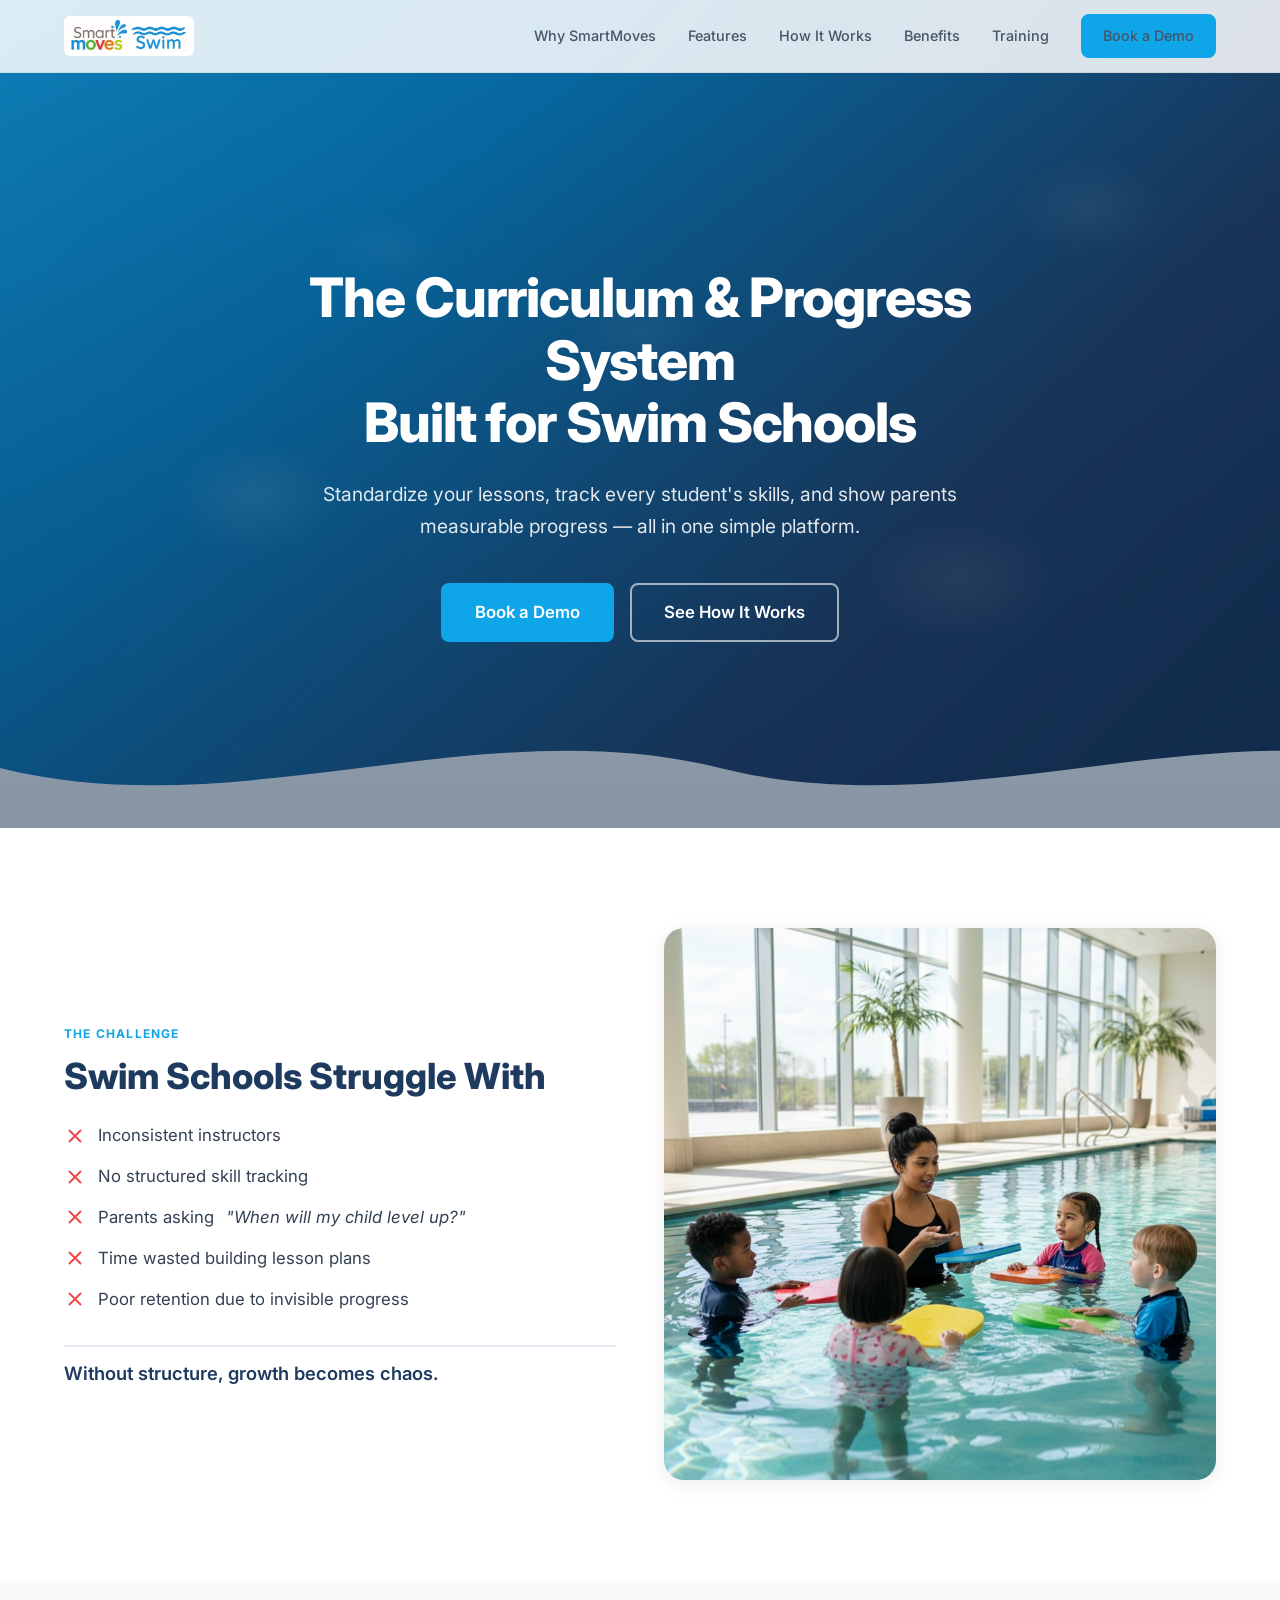
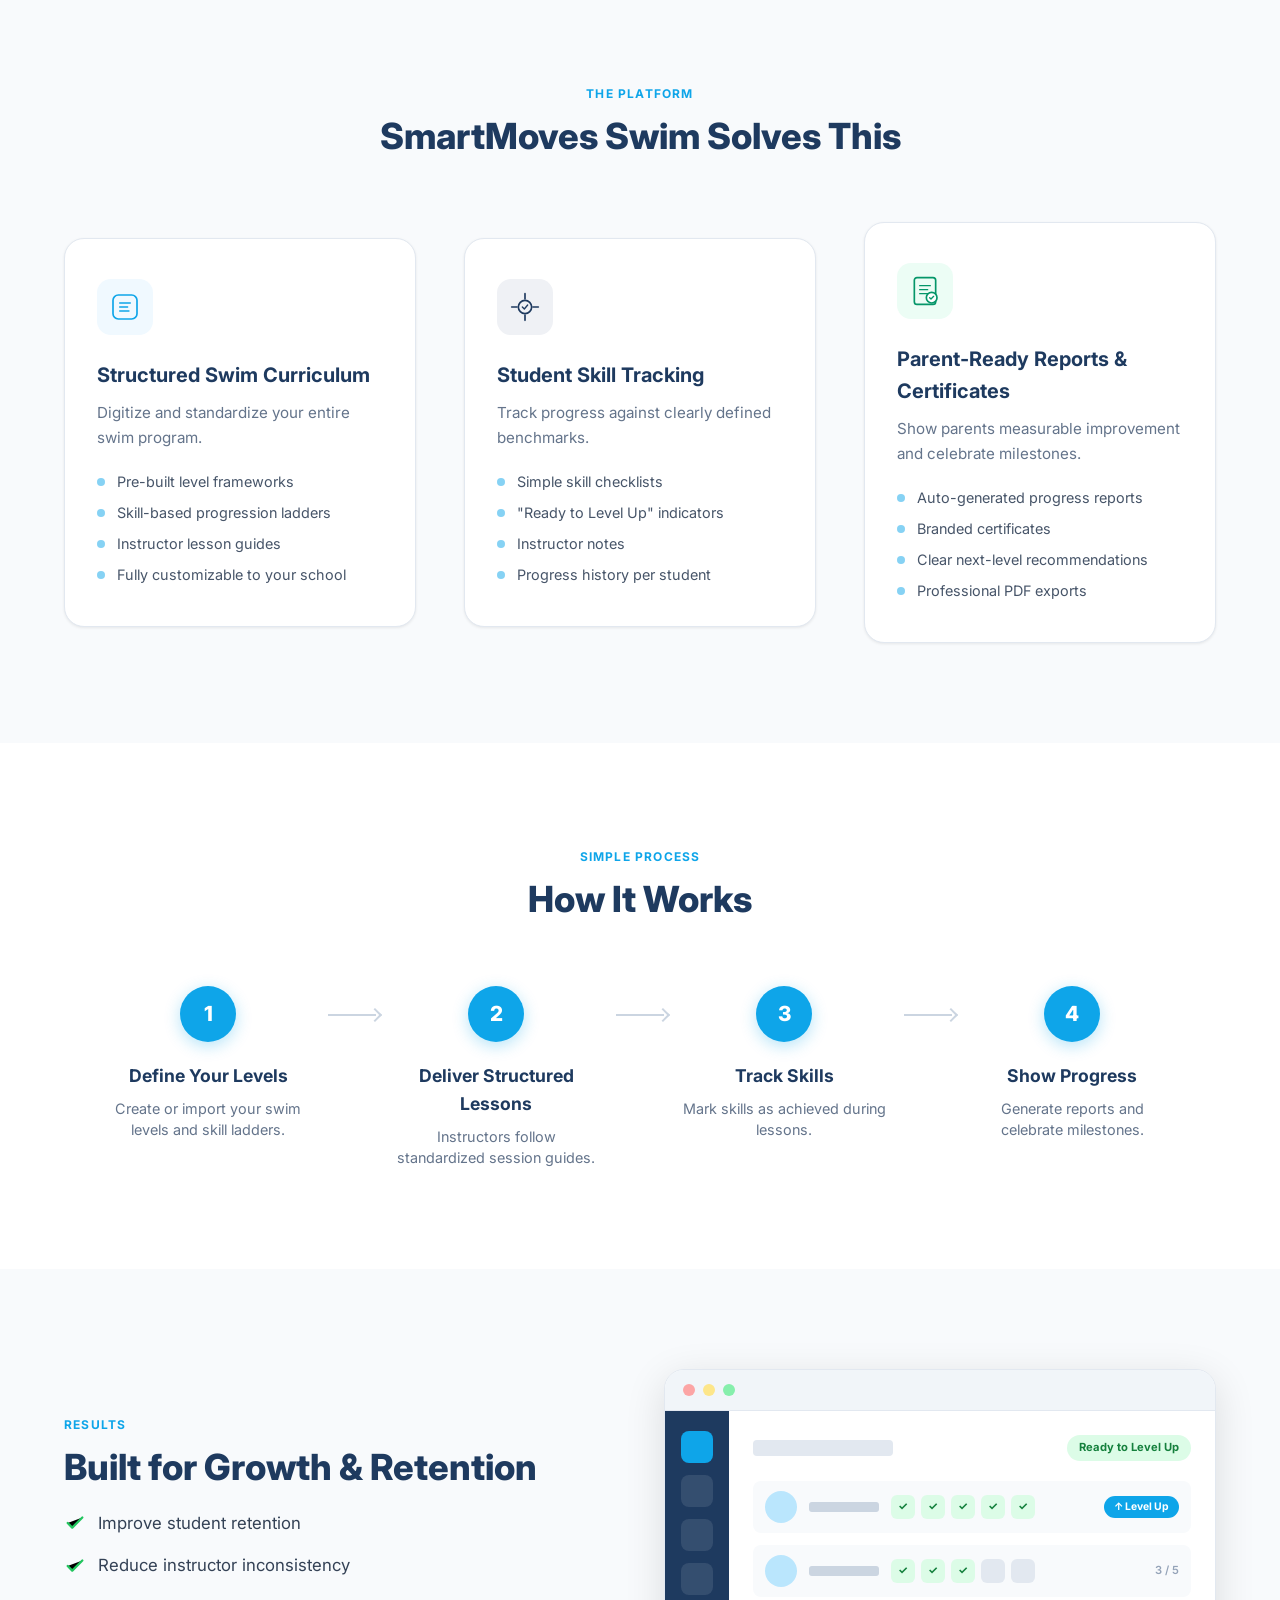
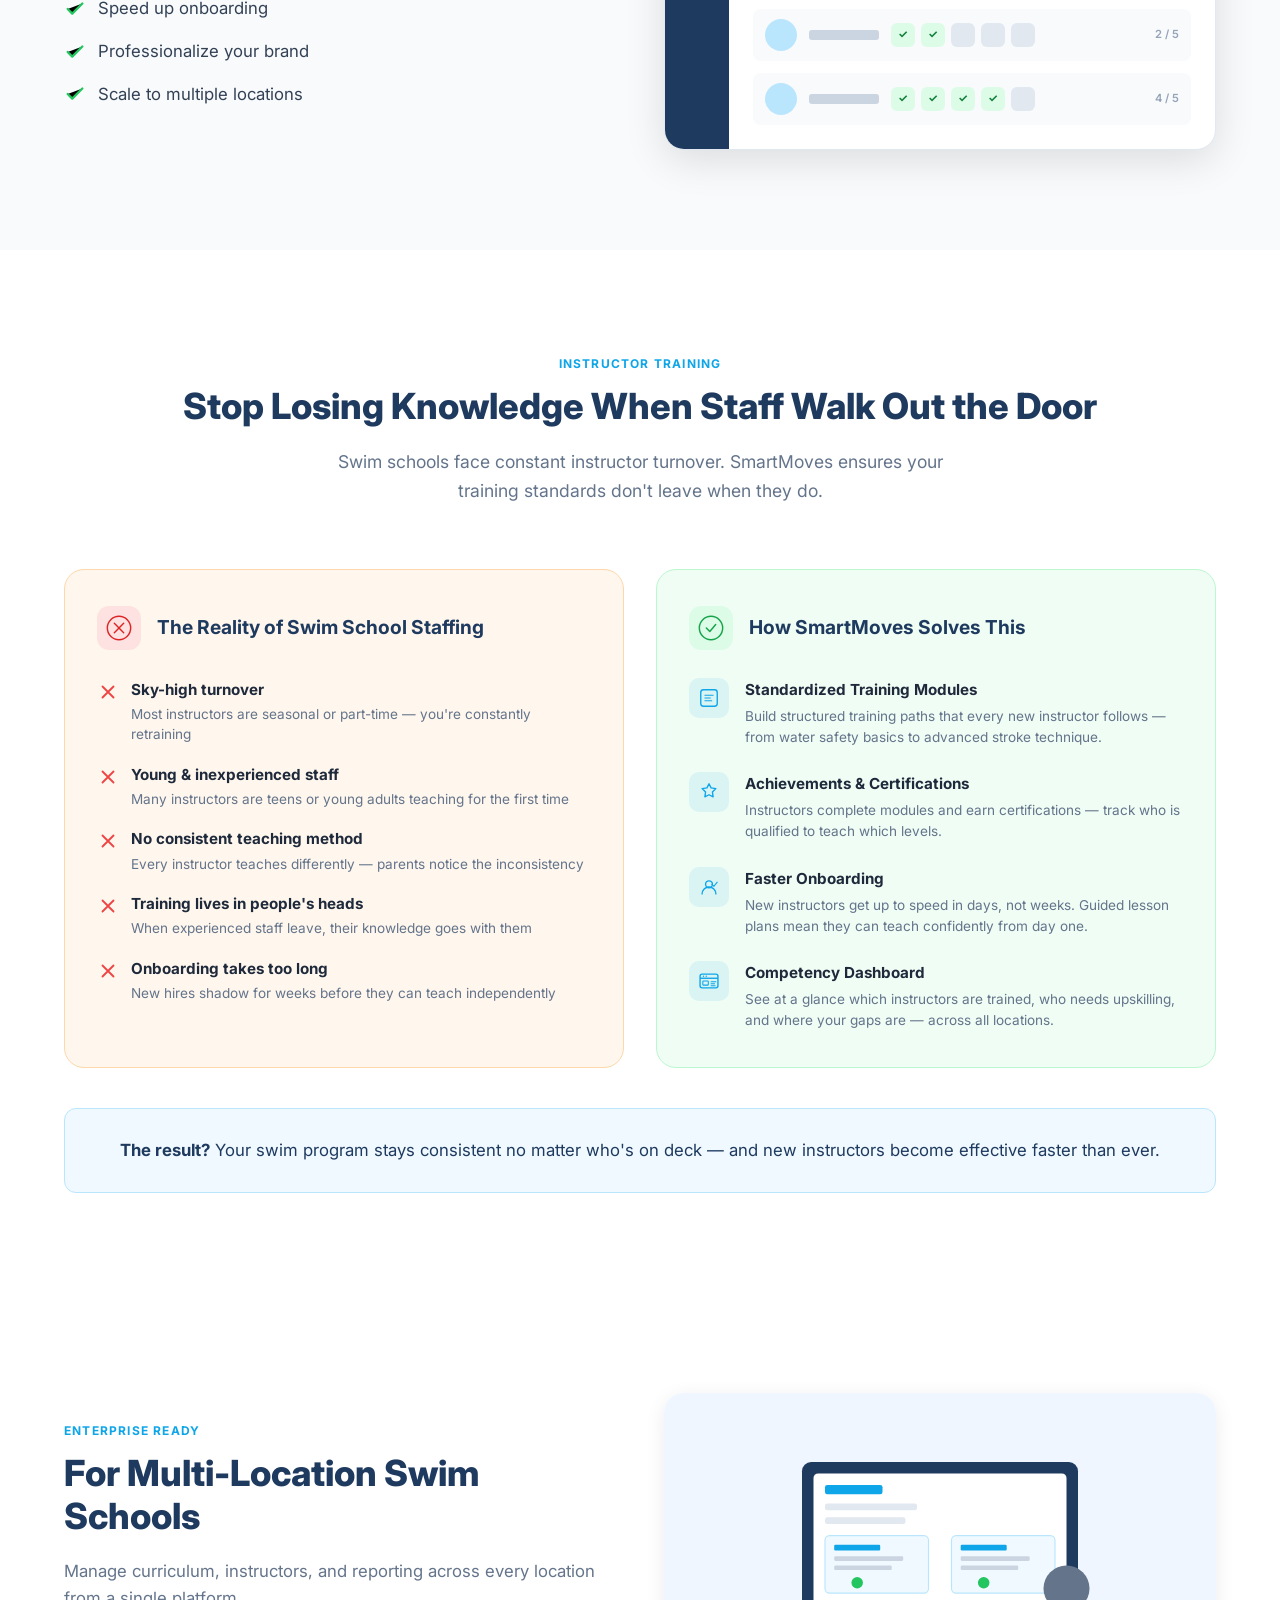
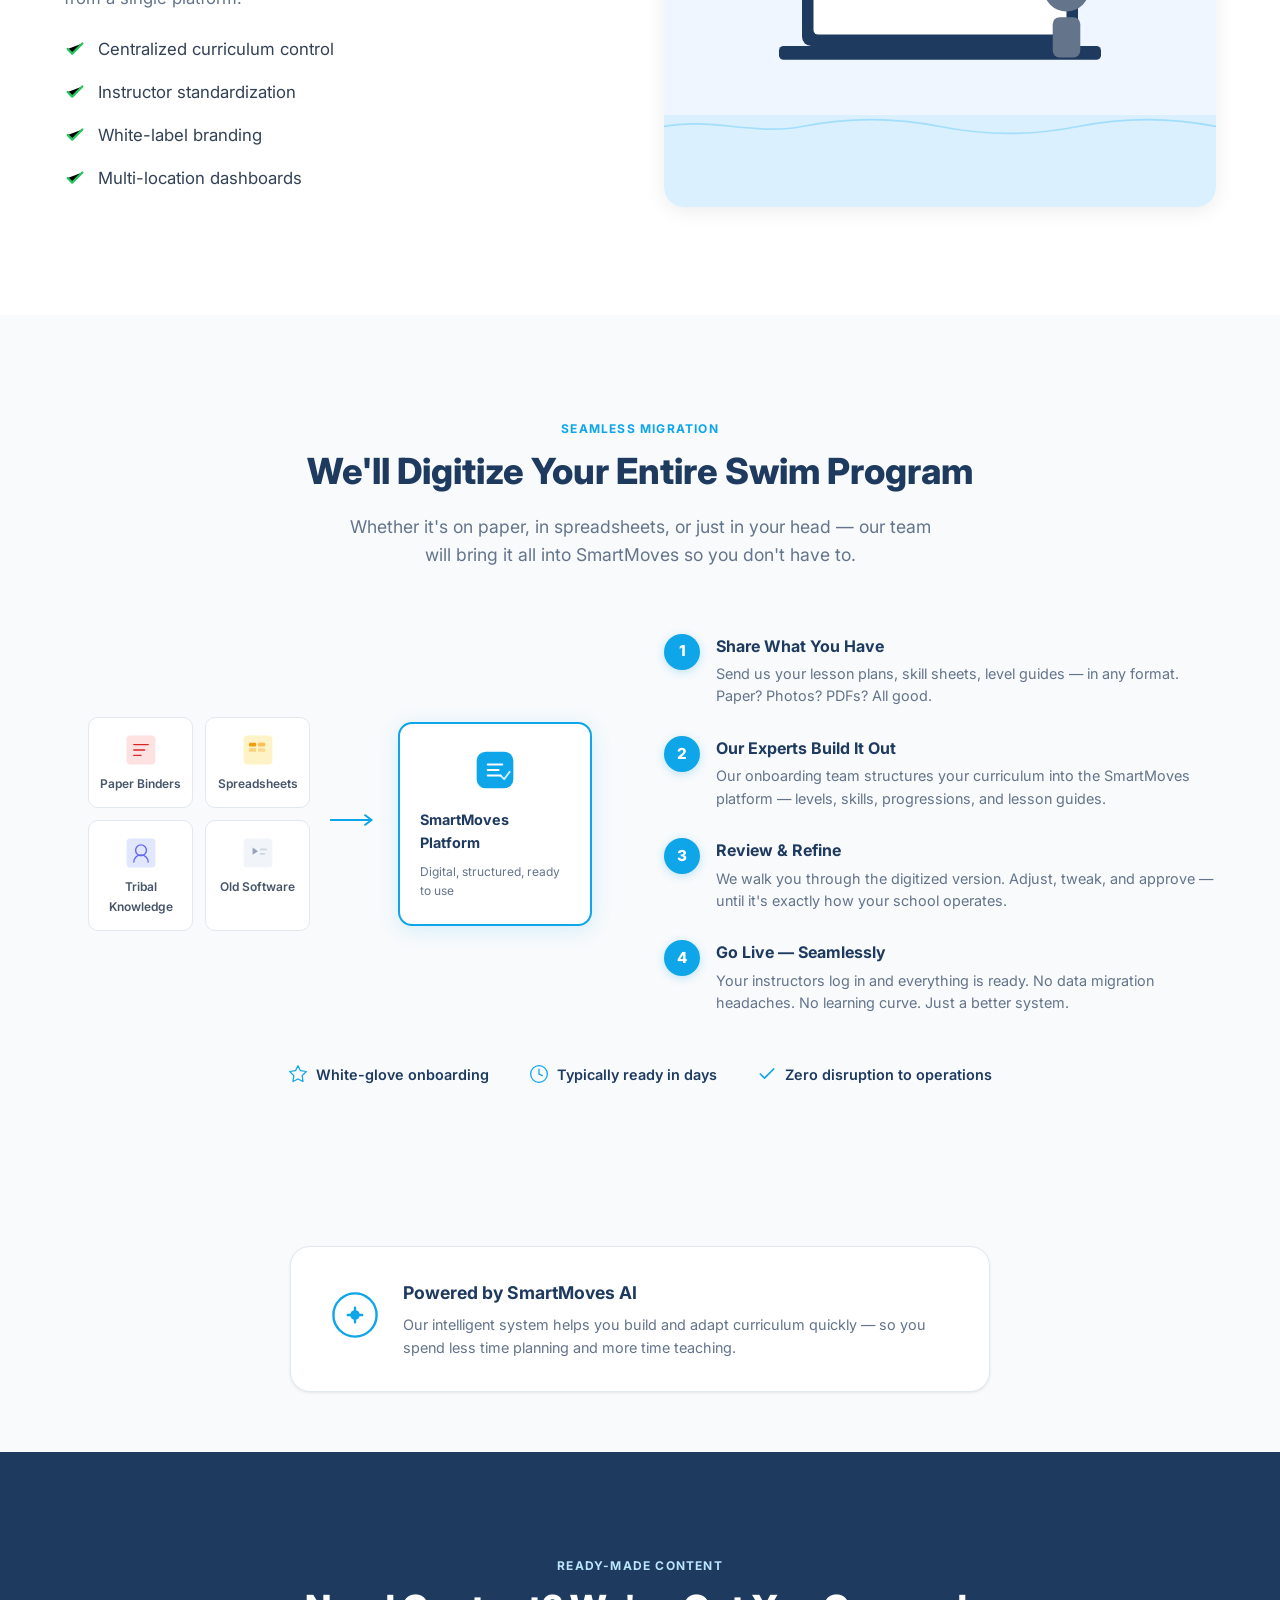
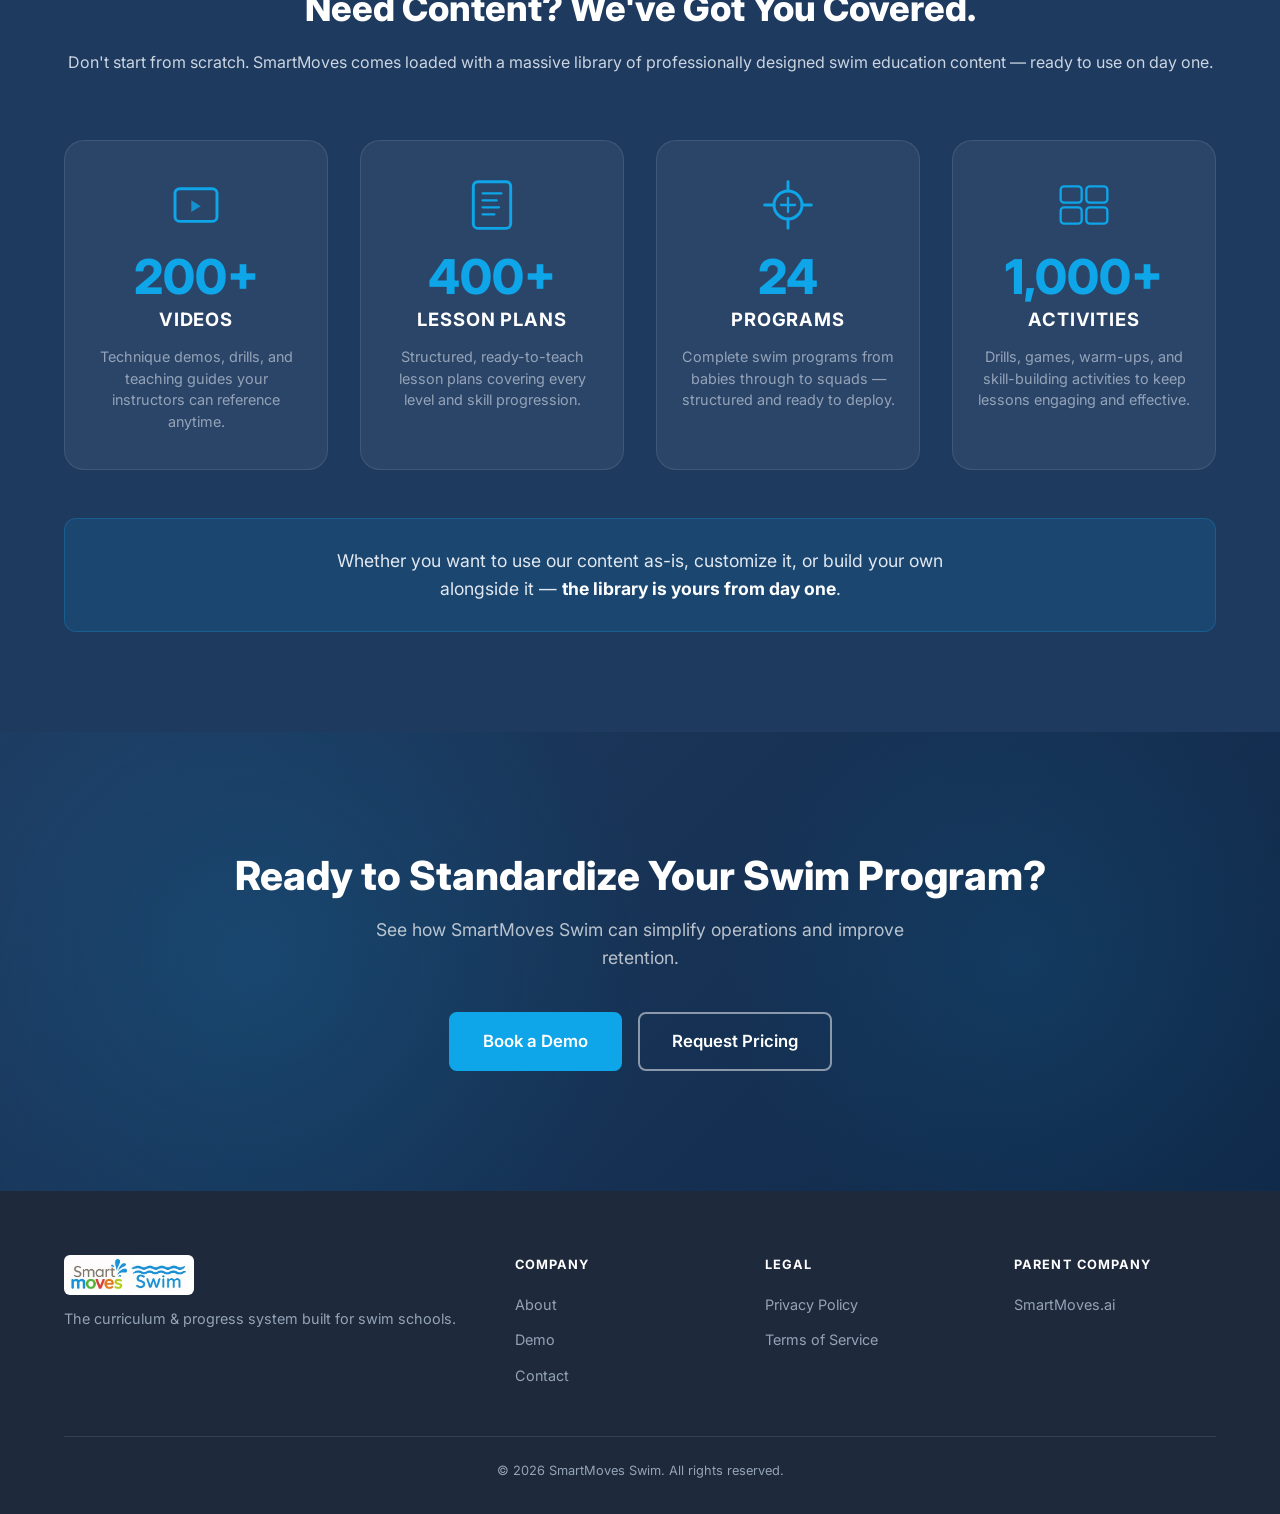
==== index.html @ 795a688a "swim page" ====
<!DOCTYPE html>
<html lang="en">
<head>
  <meta charset="UTF-8" />
  <meta name="viewport" content="width=device-width, initial-scale=1.0" />
  <title>SmartMoves Swim — Curriculum & Progress System for Swim Schools</title>
  <meta name="description" content="Standardize your swim lessons, track every student's skills, and show parents measurable progress — all in one simple platform." />
  <link rel="preconnect" href="https://fonts.googleapis.com" />
  <link rel="preconnect" href="https://fonts.gstatic.com" crossorigin />
  <link href="https://fonts.googleapis.com/css2?family=Inter:wght@400;500;600;700;800&display=swap" rel="stylesheet" />
  <link rel="stylesheet" href="styles.css" />

  <!-- Favicon -->
  <link rel="icon" href="/favicon.ico" type="image/x-icon" />
  <link rel="shortcut icon" href="/favicon.ico" type="image/x-icon" />

  <!-- SEO -->
  <meta name="robots" content="index, follow" />
  <link rel="canonical" href="https://smartmovesswim.com/" />
  <meta name="author" content="SmartMoves Swim" />
  <meta name="keywords" content="swim school software, swim curriculum, student progress tracking, swim lesson plans, swim instructor training, swim school management, learn to swim program" />

  <!-- Open Graph -->
  <meta property="og:type" content="website" />
  <meta property="og:url" content="https://smartmovesswim.com/" />
  <meta property="og:title" content="SmartMoves Swim — Curriculum &amp; Progress System for Swim Schools" />
  <meta property="og:description" content="Standardize your swim lessons, track every student's skills, and show parents measurable progress — all in one simple platform." />
  <meta property="og:image" content="https://smartmovesswim.com/images/smartmoveshero.jpg" />
  <meta property="og:site_name" content="SmartMoves Swim" />

  <!-- Twitter Card -->
  <meta name="twitter:card" content="summary_large_image" />
  <meta name="twitter:title" content="SmartMoves Swim — Curriculum &amp; Progress System for Swim Schools" />
  <meta name="twitter:description" content="Standardize your swim lessons, track every student's skills, and show parents measurable progress — all in one simple platform." />
  <meta name="twitter:image" content="https://smartmovesswim.com/images/smartmoveshero.jpg" />

  <!-- Structured Data (JSON-LD) -->
  <script type="application/ld+json">
  {
    "@context": "https://schema.org",
    "@type": "SoftwareApplication",
    "name": "SmartMoves Swim",
    "url": "https://smartmovesswim.com",
    "applicationCategory": "BusinessApplication",
    "operatingSystem": "Web",
    "description": "Curriculum and progress tracking system built for swim schools. Standardize lessons, track student skills, and show parents measurable progress.",
    "offers": {
      "@type": "Offer",
      "price": "0",
      "priceCurrency": "USD",
      "description": "Book a free demo"
    },
    "provider": {
      "@type": "Organization",
      "name": "SmartMoves Swim",
      "url": "https://smartmovesswim.com",
      "logo": "https://smartmovesswim.com/images/sms.jpg",
      "parentOrganization": {
        "@type": "Organization",
        "name": "SmartMoves.ai",
        "url": "https://smartmoves.ai"
      }
    }
  }
  </script>
</head>
<body>
  <!-- ===== NAVIGATION ===== -->
  <nav class="navbar" id="navbar">
    <div class="container navbar__inner">
      <a href="#" class="navbar__brand">
        <img class="navbar__logo" src="images/sms.jpg" alt="SmartMoves Swim" />
      </a>
      <button class="navbar__toggle" id="navToggle" aria-label="Toggle navigation">
        <span></span><span></span><span></span>
      </button>
      <ul class="navbar__links" id="navLinks">
        <li><a href="#problem">Why SmartMoves</a></li>
        <li><a href="#solution">Features</a></li>
        <li><a href="#how-it-works">How It Works</a></li>
        <li><a href="#benefits">Benefits</a></li>
        <li><a href="#training">Training</a></li>
        <li><a href="#demo" class="btn btn--sm btn--primary">Book a Demo</a></li>
      </ul>
    </div>
  </nav>

  <!-- ===== HERO ===== -->
  <header class="hero" id="hero">
    <div class="hero__bg">
      <!-- Placeholder hero image via gradient + pattern -->
      <div class="hero__img" role="img" aria-label="Swim instructor teaching young children in a bright pool"></div>
      <div class="hero__overlay"></div>
    </div>
    <div class="container hero__content">
      <h1 class="hero__headline">The Curriculum &amp; Progress System<br/>Built for Swim Schools</h1>
      <p class="hero__sub">Standardize your lessons, track every student's skills, and show parents measurable progress&nbsp;— all in one simple platform.</p>
      <div class="hero__ctas">
        <a href="#demo" class="btn btn--primary btn--lg">Book a Demo</a>
        <a href="#how-it-works" class="btn btn--outline btn--lg">See How It Works</a>
      </div>
    </div>
  </header>

  <!-- ===== SECTION 1 – THE PROBLEM ===== -->
  <section class="section section--problem" id="problem">
    <div class="container grid grid--2col">
      <div class="problem__text" data-animate="fade-right">
        <span class="section__label">The Challenge</span>
        <h2>Swim Schools Struggle With</h2>
        <ul class="problem__list">
          <li>
            <svg class="icon icon--x" viewBox="0 0 24 24"><path d="M18 6L6 18M6 6l12 12" stroke="currentColor" stroke-width="2" stroke-linecap="round"/></svg>
            Inconsistent instructors
          </li>
          <li>
            <svg class="icon icon--x" viewBox="0 0 24 24"><path d="M18 6L6 18M6 6l12 12" stroke="currentColor" stroke-width="2" stroke-linecap="round"/></svg>
            No structured skill tracking
          </li>
          <li>
            <svg class="icon icon--x" viewBox="0 0 24 24"><path d="M18 6L6 18M6 6l12 12" stroke="currentColor" stroke-width="2" stroke-linecap="round"/></svg>
            Parents asking <em>"When will my child level up?"</em>
          </li>
          <li>
            <svg class="icon icon--x" viewBox="0 0 24 24"><path d="M18 6L6 18M6 6l12 12" stroke="currentColor" stroke-width="2" stroke-linecap="round"/></svg>
            Time wasted building lesson plans
          </li>
          <li>
            <svg class="icon icon--x" viewBox="0 0 24 24"><path d="M18 6L6 18M6 6l12 12" stroke="currentColor" stroke-width="2" stroke-linecap="round"/></svg>
            Poor retention due to invisible progress
          </li>
        </ul>
        <p class="problem__statement">Without structure, growth becomes chaos.</p>
      </div>
      <div class="problem__image" data-animate="fade-left">
        <img class="problem-img" src="images/smartmoveshero.jpg" alt="Swim instructor managing lessons at a busy pool" />
      </div>
    </div>
  </section>

  <!-- ===== SECTION 2 – THE SOLUTION ===== -->
  <section class="section section--solution" id="solution">
    <div class="container">
      <div class="section__header" data-animate="fade-up">
        <span class="section__label">The Platform</span>
        <h2>SmartMoves Swim Solves This</h2>
      </div>
      <div class="grid grid--3col">
        <!-- Feature 1 -->
        <div class="feature-card" data-animate="fade-up" data-delay="0">
          <div class="feature-card__icon feature-card__icon--blue">
            <svg viewBox="0 0 48 48" fill="none"><rect x="6" y="6" width="36" height="36" rx="8" stroke="currentColor" stroke-width="2.5"/><path d="M16 18h16M16 24h12M16 30h14" stroke="currentColor" stroke-width="2" stroke-linecap="round"/></svg>
          </div>
          <h3>Structured Swim Curriculum</h3>
          <p>Digitize and standardize your entire swim program.</p>
          <ul>
            <li>Pre-built level frameworks</li>
            <li>Skill-based progression ladders</li>
            <li>Instructor lesson guides</li>
            <li>Fully customizable to your school</li>
          </ul>
        </div>
        <!-- Feature 2 -->
        <div class="feature-card" data-animate="fade-up" data-delay="1">
          <div class="feature-card__icon feature-card__icon--navy">
            <svg viewBox="0 0 48 48" fill="none"><path d="M24 4v8m0 24v8M4 24h8m24 0h8" stroke="currentColor" stroke-width="2.5" stroke-linecap="round"/><circle cx="24" cy="24" r="10" stroke="currentColor" stroke-width="2.5"/><path d="M20 24l3 3 5-6" stroke="currentColor" stroke-width="2" stroke-linecap="round" stroke-linejoin="round"/></svg>
          </div>
          <h3>Student Skill Tracking</h3>
          <p>Track progress against clearly defined benchmarks.</p>
          <ul>
            <li>Simple skill checklists</li>
            <li>"Ready to Level Up" indicators</li>
            <li>Instructor notes</li>
            <li>Progress history per student</li>
          </ul>
        </div>
        <!-- Feature 3 -->
        <div class="feature-card" data-animate="fade-up" data-delay="2">
          <div class="feature-card__icon feature-card__icon--aqua">
            <svg viewBox="0 0 48 48" fill="none"><rect x="8" y="4" width="32" height="40" rx="4" stroke="currentColor" stroke-width="2.5"/><path d="M16 16h16M16 22h12M16 28h14" stroke="currentColor" stroke-width="2" stroke-linecap="round"/><circle cx="34" cy="34" r="8" fill="#fff" stroke="currentColor" stroke-width="2.5"/><path d="M31 34l2 2 4-4" stroke="currentColor" stroke-width="2" stroke-linecap="round" stroke-linejoin="round"/></svg>
          </div>
          <h3>Parent-Ready Reports &amp; Certificates</h3>
          <p>Show parents measurable improvement and celebrate milestones.</p>
          <ul>
            <li>Auto-generated progress reports</li>
            <li>Branded certificates</li>
            <li>Clear next-level recommendations</li>
            <li>Professional PDF exports</li>
          </ul>
        </div>
      </div>
    </div>
  </section>

  <!-- ===== SECTION 3 – HOW IT WORKS ===== -->
  <section class="section section--steps" id="how-it-works">
    <div class="container">
      <div class="section__header" data-animate="fade-up">
        <span class="section__label">Simple Process</span>
        <h2>How It Works</h2>
      </div>
      <div class="steps" data-animate="fade-up">
        <div class="step">
          <div class="step__number">1</div>
          <h3>Define Your Levels</h3>
          <p>Create or import your swim levels and skill ladders.</p>
        </div>
        <div class="step__connector"></div>
        <div class="step">
          <div class="step__number">2</div>
          <h3>Deliver Structured Lessons</h3>
          <p>Instructors follow standardized session guides.</p>
        </div>
        <div class="step__connector"></div>
        <div class="step">
          <div class="step__number">3</div>
          <h3>Track Skills</h3>
          <p>Mark skills as achieved during lessons.</p>
        </div>
        <div class="step__connector"></div>
        <div class="step">
          <div class="step__number">4</div>
          <h3>Show Progress</h3>
          <p>Generate reports and celebrate milestones.</p>
        </div>
      </div>
    </div>
  </section>

  <!-- ===== SECTION 4 – BENEFITS ===== -->
  <section class="section section--benefits" id="benefits">
    <div class="container grid grid--2col grid--reverse">
      <div class="benefits__image" data-animate="fade-right">
        <!-- Dashboard mockup -->
        <div class="dashboard-mockup">
          <div class="dashboard-mockup__bar">
            <span class="dot dot--red"></span>
            <span class="dot dot--yellow"></span>
            <span class="dot dot--green"></span>
          </div>
          <div class="dashboard-mockup__body">
            <div class="mock-sidebar">
              <div class="mock-sidebar__item mock-sidebar__item--active"></div>
              <div class="mock-sidebar__item"></div>
              <div class="mock-sidebar__item"></div>
              <div class="mock-sidebar__item"></div>
            </div>
            <div class="mock-main">
              <div class="mock-header">
                <div class="mock-title"></div>
                <div class="mock-badge">Ready to Level Up</div>
              </div>
              <div class="mock-students">
                <div class="mock-student-row">
                  <div class="mock-avatar"></div>
                  <div class="mock-name"></div>
                  <div class="mock-checks">
                    <span class="mock-check mock-check--done">✓</span>
                    <span class="mock-check mock-check--done">✓</span>
                    <span class="mock-check mock-check--done">✓</span>
                    <span class="mock-check mock-check--done">✓</span>
                    <span class="mock-check mock-check--done">✓</span>
                  </div>
                  <span class="mock-level-badge">↑ Level Up</span>
                </div>
                <div class="mock-student-row">
                  <div class="mock-avatar"></div>
                  <div class="mock-name"></div>
                  <div class="mock-checks">
                    <span class="mock-check mock-check--done">✓</span>
                    <span class="mock-check mock-check--done">✓</span>
                    <span class="mock-check mock-check--done">✓</span>
                    <span class="mock-check mock-check--pending"></span>
                    <span class="mock-check mock-check--pending"></span>
                  </div>
                  <span class="mock-progress-text">3 / 5</span>
                </div>
                <div class="mock-student-row">
                  <div class="mock-avatar"></div>
                  <div class="mock-name"></div>
                  <div class="mock-checks">
                    <span class="mock-check mock-check--done">✓</span>
                    <span class="mock-check mock-check--done">✓</span>
                    <span class="mock-check mock-check--pending"></span>
                    <span class="mock-check mock-check--pending"></span>
                    <span class="mock-check mock-check--pending"></span>
                  </div>
                  <span class="mock-progress-text">2 / 5</span>
                </div>
                <div class="mock-student-row">
                  <div class="mock-avatar"></div>
                  <div class="mock-name"></div>
                  <div class="mock-checks">
                    <span class="mock-check mock-check--done">✓</span>
                    <span class="mock-check mock-check--done">✓</span>
                    <span class="mock-check mock-check--done">✓</span>
                    <span class="mock-check mock-check--done">✓</span>
                    <span class="mock-check mock-check--pending"></span>
                  </div>
                  <span class="mock-progress-text">4 / 5</span>
                </div>
              </div>
            </div>
          </div>
        </div>
      </div>
      <div class="benefits__text" data-animate="fade-left">
        <span class="section__label">Results</span>
        <h2>Built for Growth &amp; Retention</h2>
        <ul class="benefits__list">
          <li>
            <svg class="icon icon--check" viewBox="0 0 24 24"><path d="M20 6L9 17l-5-5" stroke="currentColor" stroke-width="2.5" stroke-linecap="round" stroke-linejoin="round"/></svg>
            Improve student retention
          </li>
          <li>
            <svg class="icon icon--check" viewBox="0 0 24 24"><path d="M20 6L9 17l-5-5" stroke="currentColor" stroke-width="2.5" stroke-linecap="round" stroke-linejoin="round"/></svg>
            Reduce instructor inconsistency
          </li>
          <li>
            <svg class="icon icon--check" viewBox="0 0 24 24"><path d="M20 6L9 17l-5-5" stroke="currentColor" stroke-width="2.5" stroke-linecap="round" stroke-linejoin="round"/></svg>
            Speed up onboarding
          </li>
          <li>
            <svg class="icon icon--check" viewBox="0 0 24 24"><path d="M20 6L9 17l-5-5" stroke="currentColor" stroke-width="2.5" stroke-linecap="round" stroke-linejoin="round"/></svg>
            Professionalize your brand
          </li>
          <li>
            <svg class="icon icon--check" viewBox="0 0 24 24"><path d="M20 6L9 17l-5-5" stroke="currentColor" stroke-width="2.5" stroke-linecap="round" stroke-linejoin="round"/></svg>
            Scale to multiple locations
          </li>
        </ul>
      </div>
    </div>
  </section>

  <!-- ===== SECTION – INSTRUCTOR TRAINING ===== -->
  <section class="section section--training" id="training">
    <div class="container">
      <div class="section__header" data-animate="fade-up">
        <span class="section__label">Instructor Training</span>
        <h2>Stop Losing Knowledge When Staff Walk Out the Door</h2>
        <p class="section__subtitle">Swim schools face constant instructor turnover. SmartMoves ensures your training standards don't leave when they do.</p>
      </div>

      <!-- Problem/Solution two-row layout -->
      <div class="training-grid" data-animate="fade-up">

        <!-- The Problems -->
        <div class="training-card training-card--problem">
          <div class="training-card__header">
            <div class="training-card__icon training-card__icon--red">
              <svg viewBox="0 0 48 48" fill="none"><circle cx="24" cy="24" r="20" stroke="currentColor" stroke-width="2.5"/><path d="M16 16l16 16M32 16L16 32" stroke="currentColor" stroke-width="2.5" stroke-linecap="round"/></svg>
            </div>
            <h3>The Reality of Swim School Staffing</h3>
          </div>
          <ul class="training-list training-list--problems">
            <li>
              <svg class="icon icon--x" viewBox="0 0 24 24"><path d="M18 6L6 18M6 6l12 12" stroke="currentColor" stroke-width="2" stroke-linecap="round"/></svg>
              <div>
                <strong>Sky-high turnover</strong>
                <span>Most instructors are seasonal or part-time — you're constantly retraining</span>
              </div>
            </li>
            <li>
              <svg class="icon icon--x" viewBox="0 0 24 24"><path d="M18 6L6 18M6 6l12 12" stroke="currentColor" stroke-width="2" stroke-linecap="round"/></svg>
              <div>
                <strong>Young &amp; inexperienced staff</strong>
                <span>Many instructors are teens or young adults teaching for the first time</span>
              </div>
            </li>
            <li>
              <svg class="icon icon--x" viewBox="0 0 24 24"><path d="M18 6L6 18M6 6l12 12" stroke="currentColor" stroke-width="2" stroke-linecap="round"/></svg>
              <div>
                <strong>No consistent teaching method</strong>
                <span>Every instructor teaches differently — parents notice the inconsistency</span>
              </div>
            </li>
            <li>
              <svg class="icon icon--x" viewBox="0 0 24 24"><path d="M18 6L6 18M6 6l12 12" stroke="currentColor" stroke-width="2" stroke-linecap="round"/></svg>
              <div>
                <strong>Training lives in people's heads</strong>
                <span>When experienced staff leave, their knowledge goes with them</span>
              </div>
            </li>
            <li>
              <svg class="icon icon--x" viewBox="0 0 24 24"><path d="M18 6L6 18M6 6l12 12" stroke="currentColor" stroke-width="2" stroke-linecap="round"/></svg>
              <div>
                <strong>Onboarding takes too long</strong>
                <span>New hires shadow for weeks before they can teach independently</span>
              </div>
            </li>
          </ul>
        </div>

        <!-- The Solution -->
        <div class="training-card training-card--solution">
          <div class="training-card__header">
            <div class="training-card__icon training-card__icon--green">
              <svg viewBox="0 0 48 48" fill="none"><circle cx="24" cy="24" r="20" stroke="currentColor" stroke-width="2.5"/><path d="M16 24l6 6 10-12" stroke="currentColor" stroke-width="2.5" stroke-linecap="round" stroke-linejoin="round"/></svg>
            </div>
            <h3>How SmartMoves Solves This</h3>
          </div>
          <div class="training-features">
            <div class="training-feature">
              <div class="training-feature__icon">
                <svg viewBox="0 0 32 32" fill="none"><rect x="4" y="4" width="24" height="24" rx="4" stroke="currentColor" stroke-width="2"/><path d="M10 12h12M10 16h8M10 20h10" stroke="currentColor" stroke-width="1.5" stroke-linecap="round"/></svg>
              </div>
              <div>
                <strong>Standardized Training Modules</strong>
                <p>Build structured training paths that every new instructor follows — from water safety basics to advanced stroke technique.</p>
              </div>
            </div>
            <div class="training-feature">
              <div class="training-feature__icon">
                <svg viewBox="0 0 32 32" fill="none"><path d="M16 4l3 6 7 1-5 5 1 7-6-3-6 3 1-7-5-5 7-1z" stroke="currentColor" stroke-width="2" stroke-linejoin="round"/></svg>
              </div>
              <div>
                <strong>Achievements &amp; Certifications</strong>
                <p>Instructors complete modules and earn certifications — track who is qualified to teach which levels.</p>
              </div>
            </div>
            <div class="training-feature">
              <div class="training-feature__icon">
                <svg viewBox="0 0 32 32" fill="none"><circle cx="16" cy="12" r="5" stroke="currentColor" stroke-width="2"/><path d="M6 26c0-5.5 4.5-10 10-10s10 4.5 10 10" stroke="currentColor" stroke-width="2" stroke-linecap="round"/><path d="M20 12l3 3 5-6" stroke="currentColor" stroke-width="1.5" stroke-linecap="round" stroke-linejoin="round"/></svg>
              </div>
              <div>
                <strong>Faster Onboarding</strong>
                <p>New instructors get up to speed in days, not weeks. Guided lesson plans mean they can teach confidently from day one.</p>
              </div>
            </div>
            <div class="training-feature">
              <div class="training-feature__icon">
                <svg viewBox="0 0 32 32" fill="none"><rect x="3" y="6" width="26" height="20" rx="3" stroke="currentColor" stroke-width="2"/><path d="M3 12h26" stroke="currentColor" stroke-width="2"/><circle cx="8" cy="9" r="1" fill="currentColor"/><circle cx="12" cy="9" r="1" fill="currentColor"/><rect x="7" y="16" width="8" height="6" rx="1" stroke="currentColor" stroke-width="1.5"/><path d="M19 17h7M19 20h5M19 23h6" stroke="currentColor" stroke-width="1.5" stroke-linecap="round"/></svg>
              </div>
              <div>
                <strong>Competency Dashboard</strong>
                <p>See at a glance which instructors are trained, who needs upskilling, and where your gaps are — across all locations.</p>
              </div>
            </div>
          </div>
        </div>
      </div>

      <!-- Bottom callout -->
      <div class="training-callout" data-animate="fade-up">
        <p><strong>The result?</strong> Your swim program stays consistent no matter who's on deck — and new instructors become effective faster than ever.</p>
      </div>
    </div>
  </section>

  <!-- ===== SECTION 5 – MULTI-LOCATION ===== -->
  <section class="section section--multi" id="multi-location">
    <div class="container grid grid--2col">
      <div class="multi__text" data-animate="fade-right">
        <span class="section__label">Enterprise Ready</span>
        <h2>For Multi-Location Swim Schools</h2>
        <p>Manage curriculum, instructors, and reporting across every location from a single platform.</p>
        <ul class="benefits__list">
          <li>
            <svg class="icon icon--check" viewBox="0 0 24 24"><path d="M20 6L9 17l-5-5" stroke="currentColor" stroke-width="2.5" stroke-linecap="round" stroke-linejoin="round"/></svg>
            Centralized curriculum control
          </li>
          <li>
            <svg class="icon icon--check" viewBox="0 0 24 24"><path d="M20 6L9 17l-5-5" stroke="currentColor" stroke-width="2.5" stroke-linecap="round" stroke-linejoin="round"/></svg>
            Instructor standardization
          </li>
          <li>
            <svg class="icon icon--check" viewBox="0 0 24 24"><path d="M20 6L9 17l-5-5" stroke="currentColor" stroke-width="2.5" stroke-linecap="round" stroke-linejoin="round"/></svg>
            White-label branding
          </li>
          <li>
            <svg class="icon icon--check" viewBox="0 0 24 24"><path d="M20 6L9 17l-5-5" stroke="currentColor" stroke-width="2.5" stroke-linecap="round" stroke-linejoin="round"/></svg>
            Multi-location dashboards
          </li>
        </ul>
      </div>
      <div class="multi__image" data-animate="fade-left">
        <div class="placeholder-img placeholder-img--multi">
          <svg viewBox="0 0 480 360" fill="none" xmlns="http://www.w3.org/2000/svg">
            <rect width="480" height="360" rx="16" fill="#EFF6FF"/>
            <!-- Laptop -->
            <rect x="120" y="60" width="240" height="160" rx="8" fill="#1E3A5F"/>
            <rect x="130" y="70" width="220" height="140" rx="4" fill="#fff"/>
            <!-- Screen content -->
            <rect x="140" y="80" width="50" height="8" rx="2" fill="#0EA5E9"/>
            <rect x="140" y="96" width="80" height="6" rx="2" fill="#E2E8F0"/>
            <rect x="140" y="108" width="70" height="6" rx="2" fill="#E2E8F0"/>
            <!-- Location cards -->
            <rect x="140" y="124" width="90" height="50" rx="4" fill="#F0F9FF" stroke="#BAE6FD" stroke-width="1"/>
            <rect x="148" y="132" width="40" height="5" rx="1" fill="#0EA5E9"/>
            <rect x="148" y="142" width="60" height="4" rx="1" fill="#CBD5E1"/>
            <rect x="148" y="150" width="50" height="4" rx="1" fill="#CBD5E1"/>
            <circle cx="168" cy="165" r="5" fill="#22C55E"/>
            <rect x="250" y="124" width="90" height="50" rx="4" fill="#F0F9FF" stroke="#BAE6FD" stroke-width="1"/>
            <rect x="258" y="132" width="40" height="5" rx="1" fill="#0EA5E9"/>
            <rect x="258" y="142" width="60" height="4" rx="1" fill="#CBD5E1"/>
            <rect x="258" y="150" width="50" height="4" rx="1" fill="#CBD5E1"/>
            <circle cx="278" cy="165" r="5" fill="#22C55E"/>
            <!-- Laptop base -->
            <rect x="100" y="220" width="280" height="12" rx="4" fill="#1E3A5F"/>
            <!-- Pool elements -->
            <rect x="0" y="280" width="480" height="80" rx="0" fill="#BAE6FD" opacity=".4"/>
            <path d="M0 290c40-8 80 8 120 0s80-8 120 0 80 8 120 0 80-8 120 0" stroke="#7DD3FC" stroke-width="1.5" fill="none" opacity=".6"/>
            <!-- Person at laptop -->
            <circle cx="350" cy="170" r="20" fill="#64748B"/>
            <rect x="338" y="195" width="24" height="35" rx="6" fill="#64748B"/>
          </svg>
        </div>
      </div>
    </div>
  </section>

  <!-- ===== SECTION – DIGITIZE YOUR CONTENT ===== -->
  <section class="section section--digitize" id="digitize">
    <div class="container">
      <div class="section__header" data-animate="fade-up">
        <span class="section__label">Seamless Migration</span>
        <h2>We'll Digitize Your Entire Swim Program</h2>
        <p class="section__subtitle">Whether it's on paper, in spreadsheets, or just in your head — our team will bring it all into SmartMoves so you don't have to.</p>
      </div>

      <div class="digitize-layout" data-animate="fade-up">
        <!-- Left: visual journey -->
        <div class="digitize-visual">
          <div class="digitize-journey">
            <!-- From -->
            <div class="digitize-from">
              <div class="digitize-from__items">
                <div class="digitize-from__item">
                  <svg viewBox="0 0 40 40" fill="none"><rect x="4" y="4" width="32" height="32" rx="4" fill="#FEE2E2"/><path d="M12 14h16M12 20h12M12 26h8" stroke="#DC2626" stroke-width="1.5" stroke-linecap="round"/></svg>
                  <span>Paper Binders</span>
                </div>
                <div class="digitize-from__item">
                  <svg viewBox="0 0 40 40" fill="none"><rect x="4" y="4" width="32" height="32" rx="4" fill="#FEF3C7"/><rect x="10" y="12" width="8" height="4" rx="1" fill="#F59E0B"/><rect x="20" y="12" width="8" height="4" rx="1" fill="#F59E0B" opacity=".6"/><rect x="10" y="18" width="8" height="4" rx="1" fill="#F59E0B" opacity=".4"/><rect x="20" y="18" width="8" height="4" rx="1" fill="#F59E0B" opacity=".3"/></svg>
                  <span>Spreadsheets</span>
                </div>
                <div class="digitize-from__item">
                  <svg viewBox="0 0 40 40" fill="none"><rect x="4" y="4" width="32" height="32" rx="4" fill="#E0E7FF"/><circle cx="20" cy="17" r="6" stroke="#6366F1" stroke-width="1.5"/><path d="M12 30c0-4.4 3.6-8 8-8s8 3.6 8 8" stroke="#6366F1" stroke-width="1.5" stroke-linecap="round"/></svg>
                  <span>Tribal Knowledge</span>
                </div>
                <div class="digitize-from__item">
                  <svg viewBox="0 0 40 40" fill="none"><rect x="4" y="4" width="32" height="32" rx="4" fill="#F1F5F9"/><path d="M14 14l6 4-6 4z" fill="#94A3B8"/><rect x="22" y="15" width="8" height="2" rx="1" fill="#CBD5E1"/><rect x="22" y="20" width="6" height="2" rx="1" fill="#CBD5E1"/></svg>
                  <span>Old Software</span>
                </div>
              </div>
            </div>

            <!-- Arrow -->
            <div class="digitize-arrow">
              <svg viewBox="0 0 60 24" fill="none"><path d="M0 12h50M44 6l8 6-8 6" stroke="#0EA5E9" stroke-width="2.5" stroke-linecap="round" stroke-linejoin="round"/></svg>
            </div>

            <!-- To -->
            <div class="digitize-to">
              <div class="digitize-to__card">
                <div class="digitize-to__icon">
                  <svg viewBox="0 0 48 48" fill="none"><rect x="4" y="4" width="40" height="40" rx="10" fill="#0EA5E9"/><path d="M16 18h16M16 24h12M16 30h14" stroke="#fff" stroke-width="2" stroke-linecap="round"/><path d="M30 30l4 4 6-8" stroke="#fff" stroke-width="2" stroke-linecap="round" stroke-linejoin="round" opacity=".8"/></svg>
                </div>
                <strong>SmartMoves Platform</strong>
                <span>Digital, structured, ready to use</span>
              </div>
            </div>
          </div>
        </div>

        <!-- Right: details -->
        <div class="digitize-details">
          <div class="digitize-step">
            <div class="digitize-step__num">1</div>
            <div>
              <strong>Share What You Have</strong>
              <p>Send us your lesson plans, skill sheets, level guides — in any format. Paper? Photos? PDFs? All good.</p>
            </div>
          </div>
          <div class="digitize-step">
            <div class="digitize-step__num">2</div>
            <div>
              <strong>Our Experts Build It Out</strong>
              <p>Our onboarding team structures your curriculum into the SmartMoves platform — levels, skills, progressions, and lesson guides.</p>
            </div>
          </div>
          <div class="digitize-step">
            <div class="digitize-step__num">3</div>
            <div>
              <strong>Review &amp; Refine</strong>
              <p>We walk you through the digitized version. Adjust, tweak, and approve — until it's exactly how your school operates.</p>
            </div>
          </div>
          <div class="digitize-step">
            <div class="digitize-step__num">4</div>
            <div>
              <strong>Go Live — Seamlessly</strong>
              <p>Your instructors log in and everything is ready. No data migration headaches. No learning curve. Just a better system.</p>
            </div>
          </div>
        </div>
      </div>

      <!-- Bottom trust badges -->
      <div class="digitize-trust" data-animate="fade-up">
        <div class="digitize-trust__item">
          <svg viewBox="0 0 24 24" fill="none"><path d="M12 2l3 6 7 1-5 5 1 7-6-3-6 3 1-7-5-5 7-1z" stroke="currentColor" stroke-width="1.5" stroke-linejoin="round"/></svg>
          <span>White-glove onboarding</span>
        </div>
        <div class="digitize-trust__item">
          <svg viewBox="0 0 24 24" fill="none"><circle cx="12" cy="12" r="10" stroke="currentColor" stroke-width="1.5"/><path d="M12 6v6l4 2" stroke="currentColor" stroke-width="1.5" stroke-linecap="round"/></svg>
          <span>Typically ready in days</span>
        </div>
        <div class="digitize-trust__item">
          <svg viewBox="0 0 24 24" fill="none"><path d="M20 6L9 17l-5-5" stroke="currentColor" stroke-width="2" stroke-linecap="round" stroke-linejoin="round"/></svg>
          <span>Zero disruption to operations</span>
        </div>
      </div>
    </div>
  </section>

  <!-- ===== AI MENTION ===== -->
  <section class="section section--ai" id="ai-powered">
    <div class="container">
      <div class="ai-badge" data-animate="fade-up">
        <div class="ai-badge__icon">
          <svg viewBox="0 0 40 40" fill="none"><circle cx="20" cy="20" r="18" stroke="#0EA5E9" stroke-width="2"/><path d="M14 20h12M20 14v12" stroke="#0EA5E9" stroke-width="2" stroke-linecap="round"/><circle cx="20" cy="20" r="4" fill="#0EA5E9"/></svg>
        </div>
        <div class="ai-badge__text">
          <h3>Powered by SmartMoves AI</h3>
          <p>Our intelligent system helps you build and adapt curriculum quickly — so you spend less time planning and more time teaching.</p>
        </div>
      </div>
    </div>
  </section>

  <!-- ===== SECTION – CONTENT LIBRARY ===== -->
  <section class="section section--library" id="content-library">
    <div class="container">
      <div class="section__header" data-animate="fade-up">
        <span class="section__label">Ready-Made Content</span>
        <h2>Need Content? We've Got You Covered.</h2>
        <p class="section__subtitle">Don't start from scratch. SmartMoves comes loaded with a massive library of professionally designed swim education content — ready to use on day one.</p>
      </div>

      <!-- Stats grid -->
      <div class="library-stats" data-animate="fade-up">
        <div class="library-stat">
          <div class="library-stat__icon">
            <svg viewBox="0 0 48 48" fill="none"><rect x="6" y="10" width="36" height="28" rx="4" stroke="currentColor" stroke-width="2.5"/><path d="M20 20l8 5-8 5z" fill="currentColor" opacity=".8"/></svg>
          </div>
          <div class="library-stat__number">200+</div>
          <div class="library-stat__label">Videos</div>
          <p class="library-stat__desc">Technique demos, drills, and teaching guides your instructors can reference anytime.</p>
        </div>
        <div class="library-stat">
          <div class="library-stat__icon">
            <svg viewBox="0 0 48 48" fill="none"><rect x="8" y="4" width="32" height="40" rx="4" stroke="currentColor" stroke-width="2.5"/><path d="M16 14h16M16 20h12M16 26h14M16 32h10" stroke="currentColor" stroke-width="2" stroke-linecap="round"/></svg>
          </div>
          <div class="library-stat__number">400+</div>
          <div class="library-stat__label">Lesson Plans</div>
          <p class="library-stat__desc">Structured, ready-to-teach lesson plans covering every level and skill progression.</p>
        </div>
        <div class="library-stat">
          <div class="library-stat__icon">
            <svg viewBox="0 0 48 48" fill="none"><path d="M24 4v8m0 24v8M4 24h8m24 0h8" stroke="currentColor" stroke-width="2.5" stroke-linecap="round"/><circle cx="24" cy="24" r="12" stroke="currentColor" stroke-width="2.5"/><path d="M18 24h12M24 18v12" stroke="currentColor" stroke-width="2" stroke-linecap="round"/></svg>
          </div>
          <div class="library-stat__number">24</div>
          <div class="library-stat__label">Programs</div>
          <p class="library-stat__desc">Complete swim programs from babies through to squads — structured and ready to deploy.</p>
        </div>
        <div class="library-stat">
          <div class="library-stat__icon">
            <svg viewBox="0 0 48 48" fill="none"><rect x="4" y="8" width="18" height="14" rx="3" stroke="currentColor" stroke-width="2"/><rect x="26" y="8" width="18" height="14" rx="3" stroke="currentColor" stroke-width="2"/><rect x="4" y="26" width="18" height="14" rx="3" stroke="currentColor" stroke-width="2"/><rect x="26" y="26" width="18" height="14" rx="3" stroke="currentColor" stroke-width="2"/></svg>
          </div>
          <div class="library-stat__number">1,000+</div>
          <div class="library-stat__label">Activities</div>
          <p class="library-stat__desc">Drills, games, warm-ups, and skill-building activities to keep lessons engaging and effective.</p>
        </div>
      </div>

      <!-- Bottom message -->
      <div class="library-callout" data-animate="fade-up">
        <p>Whether you want to use our content as-is, customize it, or build your own alongside it — <strong>the library is yours from day one</strong>.</p>
      </div>
    </div>
  </section>

  <!-- ===== SECTION 6 – CTA ===== -->
  <section class="section section--cta" id="demo">
    <div class="container">
      <div class="cta-block" data-animate="fade-up">
        <h2>Ready to Standardize Your Swim Program?</h2>
        <p>See how SmartMoves Swim can simplify operations and improve retention.</p>
        <div class="cta-block__buttons">
          <a href="#" class="btn btn--primary btn--lg" onclick="openDemoModal(event)">Book a Demo</a>
          <a href="#" class="btn btn--outline-white btn--lg" onclick="openPricingModal(event)">Request Pricing</a>
        </div>
      </div>
    </div>
  </section>

  <!-- ===== FOOTER ===== -->
  <footer class="footer">
    <div class="container">
      <div class="footer__grid">
        <div class="footer__brand">
          <a href="#" class="navbar__brand">
            <img class="navbar__logo" src="images/sms.jpg" alt="SmartMoves Swim" />
          </a>
          <p class="footer__tagline">The curriculum &amp; progress system built for swim schools.</p>
        </div>
        <div class="footer__links">
          <h4>Company</h4>
          <ul>
            <li><a href="#">About</a></li>
            <li><a href="#demo">Demo</a></li>
            <li><a href="#">Contact</a></li>
          </ul>
        </div>
        <div class="footer__links">
          <h4>Legal</h4>
          <ul>
            <li><a href="https://smartmoves.ai/pages/privacy" target="_blank" rel="noopener">Privacy Policy</a></li>
            <li><a href="https://smartmoves.ai/pages/terms" target="_blank" rel="noopener">Terms of Service</a></li>
          </ul>
        </div>
        <div class="footer__links">
          <h4>Parent Company</h4>
          <ul>
            <li><a href="https://smartmoves.ai" target="_blank" rel="noopener">SmartMoves.ai</a></li>
          </ul>
        </div>
      </div>
      <div class="footer__bottom">
        <p>&copy; 2026 SmartMoves Swim. All rights reserved.</p>
      </div>
    </div>
  </footer>

  <!-- ===== DEMO MODAL ===== -->
  <div class="modal-overlay" id="demoModal">
    <div class="modal">
      <button class="modal__close" onclick="closeModals()">&times;</button>
      <h3>Book a Demo</h3>
      <p>Fill in your details and we'll schedule a personalized walkthrough.</p>
      <form class="modal__form" onsubmit="handleFormSubmit(event, 'demo')">
        <input type="text" name="name" placeholder="Your Name" required />
        <input type="email" name="email" placeholder="Email Address" required />
        <input type="text" name="school" placeholder="Swim School Name" />
        <input type="tel" name="phone" placeholder="Phone (optional)" />
        <button type="submit" class="btn btn--primary btn--lg btn--full">
          <span class="btn-text">Request Demo</span>
        </button>
      </form>
      <div class="modal__success" id="demoSuccess">
        <svg viewBox="0 0 48 48" fill="none"><circle cx="24" cy="24" r="22" fill="#D1FAE5"/><path d="M16 24l6 6 10-12" stroke="#059669" stroke-width="3" stroke-linecap="round" stroke-linejoin="round"/></svg>
        <h4>Thank you!</h4>
        <p>We'll be in touch shortly to schedule your demo.</p>
      </div>
    </div>
  </div>

  <!-- ===== PRICING MODAL ===== -->
  <div class="modal-overlay" id="pricingModal">
    <div class="modal">
      <button class="modal__close" onclick="closeModals()">&times;</button>
      <h3>Request Pricing</h3>
      <p>Tell us about your school and we'll send you a custom pricing plan.</p>
      <form class="modal__form" onsubmit="handleFormSubmit(event, 'pricing')">
        <input type="text" name="name" placeholder="Your Name" required />
        <input type="email" name="email" placeholder="Email Address" required />
        <input type="text" name="school" placeholder="Swim School Name" />
        <select name="locations">
          <option value="" disabled selected>Number of Locations</option>
          <option value="1">1</option>
          <option value="2-5">2–5</option>
          <option value="6-10">6–10</option>
          <option value="10+">10+</option>
        </select>
        <button type="submit" class="btn btn--primary btn--lg btn--full">
          <span class="btn-text">Get Pricing</span>
        </button>
      </form>
      <div class="modal__success" id="pricingSuccess">
        <svg viewBox="0 0 48 48" fill="none"><circle cx="24" cy="24" r="22" fill="#D1FAE5"/><path d="M16 24l6 6 10-12" stroke="#059669" stroke-width="3" stroke-linecap="round" stroke-linejoin="round"/></svg>
        <h4>Thank you!</h4>
        <p>We'll send over pricing details shortly.</p>
      </div>
    </div>
  </div>

  <script src="main.js"></script>
</body>
</html>
---- styles.css ----
/* ============================================
   SmartMoves Swim — Styles
   Color Palette: Aqua #0EA5E9 · Navy #1E3A5F · White · Light Gray
   ============================================ */

/* ---- RESET & BASE ---- */
*, *::before, *::after {
  margin: 0;
  padding: 0;
  box-sizing: border-box;
}

:root {
  --aqua: #0EA5E9;
  --aqua-light: #BAE6FD;
  --aqua-bg: #F0F9FF;
  --navy: #1E3A5F;
  --navy-dark: #0F2A4A;
  --white: #ffffff;
  --gray-50: #F8FAFC;
  --gray-100: #F1F5F9;
  --gray-200: #E2E8F0;
  --gray-300: #CBD5E1;
  --gray-400: #94A3B8;
  --gray-500: #64748B;
  --gray-600: #475569;
  --gray-700: #334155;
  --gray-800: #1E293B;
  --green: #22C55E;
  --red: #EF4444;
  --amber: #F59E0B;
  --radius: 12px;
  --radius-lg: 20px;
  --shadow-sm: 0 1px 3px rgba(0,0,0,.08);
  --shadow-md: 0 4px 20px rgba(0,0,0,.08);
  --shadow-lg: 0 10px 40px rgba(0,0,0,.12);
  --transition: .3s ease;
}

html {
  scroll-behavior: smooth;
  scroll-padding-top: 80px;
}

body {
  font-family: 'Inter', -apple-system, BlinkMacSystemFont, 'Segoe UI', Roboto, sans-serif;
  color: var(--gray-800);
  background: var(--white);
  line-height: 1.6;
  -webkit-font-smoothing: antialiased;
  overflow-x: hidden;
}

img { max-width: 100%; display: block; }
a { text-decoration: none; color: inherit; }
ul { list-style: none; }

.container {
  width: 100%;
  max-width: 1200px;
  margin: 0 auto;
  padding: 0 24px;
}

/* ---- GRID ---- */
.grid {
  display: grid;
  gap: 48px;
  align-items: center;
}
.grid--2col { grid-template-columns: 1fr 1fr; }
.grid--3col { grid-template-columns: repeat(3, 1fr); }

/* ---- BUTTONS ---- */
.btn {
  display: inline-flex;
  align-items: center;
  justify-content: center;
  font-family: inherit;
  font-weight: 600;
  border: 2px solid transparent;
  border-radius: 8px;
  cursor: pointer;
  transition: all var(--transition);
  text-align: center;
  white-space: nowrap;
}
.btn--sm { padding: 8px 20px; font-size: .875rem; }
.btn--lg { padding: 14px 32px; font-size: 1.05rem; }
.btn--full { width: 100%; }

.btn--primary {
  background: var(--aqua);
  color: var(--white);
  border-color: var(--aqua);
}
.btn--primary:hover {
  background: #0284C7;
  border-color: #0284C7;
  transform: translateY(-1px);
  box-shadow: 0 4px 16px rgba(14,165,233,.35);
}

.btn--outline {
  background: transparent;
  color: var(--white);
  border-color: rgba(255,255,255,.6);
}
.btn--outline:hover {
  background: rgba(255,255,255,.15);
  border-color: var(--white);
}

.btn--outline-white {
  background: transparent;
  color: var(--white);
  border-color: rgba(255,255,255,.5);
}
.btn--outline-white:hover {
  background: rgba(255,255,255,.1);
  border-color: var(--white);
}

/* ---- SECTION UTILITIES ---- */
.section {
  padding: 100px 0;
}
.section__label {
  display: inline-block;
  text-transform: uppercase;
  font-size: .75rem;
  font-weight: 700;
  letter-spacing: .1em;
  color: var(--aqua);
  margin-bottom: 12px;
}
.section__header {
  text-align: center;
  margin-bottom: 64px;
}
.section__header h2 {
  font-size: 2.25rem;
  font-weight: 800;
  color: var(--navy);
  line-height: 1.2;
}

h2 {
  font-size: 2.25rem;
  font-weight: 800;
  color: var(--navy);
  line-height: 1.2;
  margin-bottom: 20px;
}

.icon {
  width: 22px;
  height: 22px;
  flex-shrink: 0;
}
.icon--x { color: var(--red); }
.icon--check { color: var(--green); }

/* ============================================
   NAVBAR
   ============================================ */
.navbar {
  position: fixed;
  top: 0;
  left: 0;
  right: 0;
  z-index: 1000;
  background: rgba(255,255,255,.85);
  backdrop-filter: blur(20px);
  -webkit-backdrop-filter: blur(20px);
  border-bottom: 1px solid rgba(0,0,0,.06);
  transition: box-shadow var(--transition), background var(--transition);
}
.navbar.scrolled {
  box-shadow: var(--shadow-sm);
  background: rgba(255,255,255,.95);
}
.navbar__inner {
  display: flex;
  align-items: center;
  justify-content: space-between;
  height: 72px;
}
.navbar__brand {
  display: flex;
  align-items: center;
  gap: 10px;
  font-size: 1.15rem;
  font-weight: 500;
  color: var(--navy);
}
.navbar__brand strong { font-weight: 800; }
.navbar__logo {
  height: 40px;
  width: auto;
  border-radius: 6px;
  object-fit: contain;
}

.navbar__links {
  display: flex;
  align-items: center;
  gap: 32px;
}
.navbar__links a {
  font-size: .9rem;
  font-weight: 500;
  color: var(--gray-600);
  transition: color var(--transition);
}
.navbar__links a:hover { color: var(--aqua); }

.navbar__toggle {
  display: none;
  flex-direction: column;
  gap: 5px;
  background: none;
  border: none;
  cursor: pointer;
  padding: 4px;
}
.navbar__toggle span {
  display: block;
  width: 24px;
  height: 2px;
  background: var(--navy);
  border-radius: 2px;
  transition: all var(--transition);
}

/* ============================================
   HERO
   ============================================ */
.hero {
  position: relative;
  min-height: 92vh;
  display: flex;
  align-items: center;
  justify-content: center;
  overflow: hidden;
}

.hero__bg {
  position: absolute;
  inset: 0;
  z-index: 0;
}

.hero__img {
  width: 100%;
  height: 100%;
  /* Bright swim pool gradient with pattern */
  background:
    linear-gradient(135deg, #0EA5E9 0%, #0284C7 30%, #1E3A5F 70%, #0F2A4A 100%);
  position: relative;
}

/* Water ripple pattern overlay */
.hero__img::before {
  content: '';
  position: absolute;
  inset: 0;
  background-image:
    radial-gradient(ellipse 120px 80px at 20% 60%, rgba(255,255,255,.12) 0%, transparent 70%),
    radial-gradient(ellipse 100px 60px at 50% 40%, rgba(255,255,255,.08) 0%, transparent 70%),
    radial-gradient(ellipse 140px 90px at 75% 70%, rgba(255,255,255,.10) 0%, transparent 70%),
    radial-gradient(ellipse 80px 50px at 30% 30%, rgba(255,255,255,.06) 0%, transparent 70%),
    radial-gradient(ellipse 110px 70px at 85% 25%, rgba(255,255,255,.08) 0%, transparent 70%);
  animation: shimmer 8s ease-in-out infinite alternate;
}

/* Decorative wave shapes */
.hero__img::after {
  content: '';
  position: absolute;
  bottom: 0;
  left: 0;
  right: 0;
  height: 120px;
  background:
    url("data:image/svg+xml,%3Csvg xmlns='http://www.w3.org/2000/svg' viewBox='0 0 1440 120'%3E%3Cpath fill='%23ffffff' d='M0,60 C240,120 480,0 720,60 C960,120 1200,0 1440,60 L1440,120 L0,120Z'/%3E%3C/svg%3E");
  background-size: cover;
}

@keyframes shimmer {
  0%   { opacity: .7; transform: translateX(0); }
  100% { opacity: 1;  transform: translateX(-20px); }
}

.hero__overlay {
  position: absolute;
  inset: 0;
  background: linear-gradient(180deg, rgba(15,42,74,.3) 0%, rgba(15,42,74,.5) 100%);
}

.hero__content {
  position: relative;
  z-index: 1;
  text-align: center;
  padding-top: 80px;
  max-width: 820px;
}

.hero__headline {
  font-size: 3.4rem;
  font-weight: 800;
  color: var(--white);
  line-height: 1.15;
  margin-bottom: 24px;
  letter-spacing: -.02em;
}

.hero__sub {
  font-size: 1.2rem;
  color: rgba(255,255,255,.88);
  max-width: 640px;
  margin: 0 auto 40px;
  line-height: 1.7;
}

.hero__ctas {
  display: flex;
  gap: 16px;
  justify-content: center;
  flex-wrap: wrap;
}

/* ============================================
   PROBLEM SECTION
   ============================================ */
.section--problem {
  background: var(--white);
}

.problem__text h2 {
  margin-bottom: 24px;
}

.problem__list {
  display: flex;
  flex-direction: column;
  gap: 14px;
  margin-bottom: 32px;
}

.problem__list li {
  display: flex;
  align-items: center;
  gap: 12px;
  font-size: 1.05rem;
  color: var(--gray-700);
}

.problem__statement {
  font-size: 1.15rem;
  font-weight: 600;
  color: var(--navy);
  padding-top: 12px;
  border-top: 2px solid var(--gray-200);
}

.placeholder-img svg {
  width: 100%;
  height: auto;
  border-radius: var(--radius-lg);
  box-shadow: var(--shadow-md);
}

.problem-img {
  width: 100%;
  height: auto;
  border-radius: var(--radius-lg);
  box-shadow: var(--shadow-md);
  object-fit: cover;
}

/* ============================================
   SOLUTION / FEATURES SECTION
   ============================================ */
.section--solution {
  background: var(--gray-50);
}

.feature-card {
  background: var(--white);
  border-radius: var(--radius-lg);
  padding: 40px 32px;
  box-shadow: var(--shadow-sm);
  border: 1px solid var(--gray-200);
  transition: transform var(--transition), box-shadow var(--transition);
}
.feature-card:hover {
  transform: translateY(-4px);
  box-shadow: var(--shadow-md);
}

.feature-card__icon {
  width: 56px;
  height: 56px;
  border-radius: 14px;
  display: flex;
  align-items: center;
  justify-content: center;
  margin-bottom: 24px;
}
.feature-card__icon svg {
  width: 32px;
  height: 32px;
}
.feature-card__icon--blue  { background: var(--aqua-bg); color: var(--aqua); }
.feature-card__icon--navy  { background: #EFF1F5;       color: var(--navy); }
.feature-card__icon--aqua  { background: #ECFDF5;       color: #059669; }

.feature-card h3 {
  font-size: 1.25rem;
  font-weight: 700;
  color: var(--navy);
  margin-bottom: 10px;
}

.feature-card > p {
  color: var(--gray-500);
  margin-bottom: 20px;
  font-size: .95rem;
}

.feature-card ul {
  display: flex;
  flex-direction: column;
  gap: 8px;
}
.feature-card ul li {
  font-size: .9rem;
  color: var(--gray-600);
  padding-left: 20px;
  position: relative;
}
.feature-card ul li::before {
  content: '';
  position: absolute;
  left: 0;
  top: 8px;
  width: 8px;
  height: 8px;
  border-radius: 50%;
  background: var(--aqua);
  opacity: .5;
}

/* ============================================
   HOW IT WORKS (STEPS)
   ============================================ */
.section--steps {
  background: var(--white);
}

.steps {
  display: flex;
  align-items: flex-start;
  justify-content: center;
  gap: 0;
}

.step {
  text-align: center;
  flex: 1;
  max-width: 240px;
  padding: 0 16px;
}

.step__number {
  width: 56px;
  height: 56px;
  border-radius: 50%;
  background: var(--aqua);
  color: var(--white);
  font-weight: 800;
  font-size: 1.3rem;
  display: flex;
  align-items: center;
  justify-content: center;
  margin: 0 auto 20px;
  box-shadow: 0 4px 16px rgba(14,165,233,.3);
}

.step h3 {
  font-size: 1.1rem;
  font-weight: 700;
  color: var(--navy);
  margin-bottom: 8px;
}
.step p {
  font-size: .9rem;
  color: var(--gray-500);
  line-height: 1.5;
}

.step__connector {
  width: 48px;
  height: 2px;
  background: var(--gray-300);
  margin-top: 28px;
  flex-shrink: 0;
  position: relative;
}
.step__connector::after {
  content: '';
  position: absolute;
  right: -4px;
  top: -4px;
  width: 10px;
  height: 10px;
  border-top: 2px solid var(--gray-300);
  border-right: 2px solid var(--gray-300);
  transform: rotate(45deg);
}

/* ============================================
   BENEFITS SECTION
   ============================================ */
.section--benefits {
  background: var(--gray-50);
}

.grid--reverse {
  direction: rtl;
}
.grid--reverse > * {
  direction: ltr;
}

.benefits__list {
  display: flex;
  flex-direction: column;
  gap: 16px;
}
.benefits__list li {
  display: flex;
  align-items: center;
  gap: 12px;
  font-size: 1.05rem;
  color: var(--gray-700);
}

/* ---- Dashboard Mockup ---- */
.dashboard-mockup {
  background: var(--white);
  border-radius: var(--radius-lg);
  box-shadow: var(--shadow-lg);
  overflow: hidden;
  border: 1px solid var(--gray-200);
}

.dashboard-mockup__bar {
  display: flex;
  gap: 8px;
  padding: 14px 18px;
  background: var(--gray-100);
  border-bottom: 1px solid var(--gray-200);
}

.dot {
  width: 12px;
  height: 12px;
  border-radius: 50%;
}
.dot--red { background: #FCA5A5; }
.dot--yellow { background: #FDE68A; }
.dot--green { background: #86EFAC; }

.dashboard-mockup__body {
  display: flex;
  min-height: 280px;
}

.mock-sidebar {
  width: 64px;
  background: var(--navy);
  padding: 20px 0;
  display: flex;
  flex-direction: column;
  align-items: center;
  gap: 12px;
}
.mock-sidebar__item {
  width: 32px;
  height: 32px;
  border-radius: 8px;
  background: rgba(255,255,255,.1);
}
.mock-sidebar__item--active {
  background: var(--aqua);
}

.mock-main {
  flex: 1;
  padding: 24px;
}

.mock-header {
  display: flex;
  justify-content: space-between;
  align-items: center;
  margin-bottom: 20px;
}

.mock-title {
  width: 140px;
  height: 16px;
  background: var(--gray-200);
  border-radius: 4px;
}

.mock-badge {
  font-size: .7rem;
  font-weight: 700;
  background: #DCFCE7;
  color: #15803D;
  padding: 4px 12px;
  border-radius: 20px;
}

.mock-students {
  display: flex;
  flex-direction: column;
  gap: 12px;
}

.mock-student-row {
  display: flex;
  align-items: center;
  gap: 12px;
  padding: 10px 12px;
  background: var(--gray-50);
  border-radius: 8px;
}

.mock-avatar {
  width: 32px;
  height: 32px;
  border-radius: 50%;
  background: var(--aqua-light);
  flex-shrink: 0;
}

.mock-name {
  width: 70px;
  height: 10px;
  background: var(--gray-300);
  border-radius: 3px;
  flex-shrink: 0;
}

.mock-checks {
  display: flex;
  gap: 6px;
  flex: 1;
}

.mock-check {
  width: 24px;
  height: 24px;
  border-radius: 6px;
  display: flex;
  align-items: center;
  justify-content: center;
  font-size: .7rem;
  font-weight: 700;
}

.mock-check--done {
  background: #DCFCE7;
  color: #15803D;
}
.mock-check--pending {
  background: var(--gray-200);
  color: transparent;
}

.mock-level-badge {
  font-size: .65rem;
  font-weight: 700;
  background: var(--aqua);
  color: var(--white);
  padding: 3px 10px;
  border-radius: 20px;
  white-space: nowrap;
}

.mock-progress-text {
  font-size: .7rem;
  font-weight: 600;
  color: var(--gray-400);
  white-space: nowrap;
}

/* ============================================
   INSTRUCTOR TRAINING SECTION
   ============================================ */
.section--training {
  background: var(--white);
}

.section--training .section__subtitle {
  color: var(--gray-500);
  font-size: 1.1rem;
  max-width: 620px;
  margin: 0 auto;
  line-height: 1.6;
}

.training-grid {
  display: grid;
  grid-template-columns: 1fr 1fr;
  gap: 32px;
  margin-bottom: 40px;
}

.training-card {
  border-radius: var(--radius-lg);
  padding: 36px 32px;
  border: 1px solid var(--gray-200);
}
.training-card--problem {
  background: #FFF7ED;
  border-color: #FED7AA;
}
.training-card--solution {
  background: #F0FDF4;
  border-color: #BBF7D0;
}

.training-card__header {
  display: flex;
  align-items: center;
  gap: 16px;
  margin-bottom: 28px;
}

.training-card__header h3 {
  font-size: 1.2rem;
  font-weight: 700;
  color: var(--navy);
  margin: 0;
}

.training-card__icon {
  width: 44px;
  height: 44px;
  border-radius: 12px;
  display: flex;
  align-items: center;
  justify-content: center;
  flex-shrink: 0;
}
.training-card__icon svg {
  width: 28px;
  height: 28px;
}
.training-card__icon--red {
  background: #FEE2E2;
  color: #DC2626;
}
.training-card__icon--green {
  background: #DCFCE7;
  color: #16A34A;
}

.training-list {
  display: flex;
  flex-direction: column;
  gap: 18px;
}
.training-list li {
  display: flex;
  align-items: flex-start;
  gap: 12px;
}
.training-list li .icon {
  margin-top: 3px;
  flex-shrink: 0;
}
.training-list li strong {
  display: block;
  font-size: .95rem;
  color: var(--gray-800);
  margin-bottom: 2px;
}
.training-list li span {
  display: block;
  font-size: .85rem;
  color: var(--gray-500);
  line-height: 1.5;
}

.training-features {
  display: flex;
  flex-direction: column;
  gap: 24px;
}

.training-feature {
  display: flex;
  align-items: flex-start;
  gap: 16px;
}

.training-feature__icon {
  width: 40px;
  height: 40px;
  border-radius: 10px;
  background: rgba(14, 165, 233, .1);
  color: var(--aqua);
  display: flex;
  align-items: center;
  justify-content: center;
  flex-shrink: 0;
}
.training-feature__icon svg {
  width: 22px;
  height: 22px;
}

.training-feature strong {
  display: block;
  font-size: .95rem;
  color: var(--gray-800);
  margin-bottom: 4px;
}
.training-feature p {
  font-size: .85rem;
  color: var(--gray-500);
  line-height: 1.55;
  margin: 0;
}

.training-callout {
  text-align: center;
  padding: 28px 32px;
  background: var(--aqua-bg);
  border-radius: var(--radius);
  border: 1px solid var(--aqua-light);
}
.training-callout p {
  font-size: 1.05rem;
  color: var(--navy);
  line-height: 1.6;
  margin: 0;
}

@media (max-width: 768px) {
  .training-grid {
    grid-template-columns: 1fr;
  }
}

/* ============================================
   MULTI-LOCATION SECTION
   ============================================ */
.section--multi {
  background: var(--white);
}

.multi__text p {
  color: var(--gray-500);
  margin-bottom: 24px;
  font-size: 1.05rem;
}

.placeholder-img--multi svg {
  width: 100%;
  height: auto;
  border-radius: var(--radius-lg);
  box-shadow: var(--shadow-md);
}

/* ============================================
   DIGITIZE YOUR CONTENT SECTION
   ============================================ */
.section--digitize {
  background: var(--gray-50);
}

.section--digitize .section__subtitle {
  color: var(--gray-500);
  font-size: 1.1rem;
  max-width: 600px;
  margin: 0 auto;
  line-height: 1.6;
}

.digitize-layout {
  display: grid;
  grid-template-columns: 1fr 1fr;
  gap: 48px;
  align-items: center;
  margin-bottom: 48px;
}

/* ---- Visual Journey (left) ---- */
.digitize-visual {
  padding: 24px;
}

.digitize-journey {
  display: flex;
  align-items: center;
  gap: 20px;
  justify-content: center;
}

.digitize-from__items {
  display: grid;
  grid-template-columns: 1fr 1fr;
  gap: 12px;
}

.digitize-from__item {
  display: flex;
  flex-direction: column;
  align-items: center;
  gap: 6px;
  padding: 14px 10px;
  background: var(--white);
  border: 1px solid var(--gray-200);
  border-radius: 10px;
  min-width: 100px;
  transition: transform var(--transition), box-shadow var(--transition);
}
.digitize-from__item:hover {
  transform: translateY(-2px);
  box-shadow: var(--shadow-sm);
}
.digitize-from__item svg {
  width: 36px;
  height: 36px;
}
.digitize-from__item span {
  font-size: .75rem;
  font-weight: 600;
  color: var(--gray-600);
  text-align: center;
}

.digitize-arrow {
  flex-shrink: 0;
}
.digitize-arrow svg {
  width: 48px;
  height: 20px;
}

.digitize-to__card {
  display: flex;
  flex-direction: column;
  align-items: center;
  gap: 8px;
  padding: 24px 20px;
  background: var(--white);
  border: 2px solid var(--aqua);
  border-radius: 14px;
  box-shadow: 0 4px 20px rgba(14, 165, 233, .15);
  min-width: 140px;
}
.digitize-to__icon svg {
  width: 44px;
  height: 44px;
}
.digitize-to__card strong {
  font-size: .9rem;
  color: var(--navy);
}
.digitize-to__card span {
  font-size: .75rem;
  color: var(--gray-500);
}

/* ---- Steps (right) ---- */
.digitize-details {
  display: flex;
  flex-direction: column;
  gap: 28px;
}

.digitize-step {
  display: flex;
  align-items: flex-start;
  gap: 16px;
}

.digitize-step__num {
  width: 36px;
  height: 36px;
  border-radius: 50%;
  background: var(--aqua);
  color: var(--white);
  font-weight: 800;
  font-size: .95rem;
  display: flex;
  align-items: center;
  justify-content: center;
  flex-shrink: 0;
  box-shadow: 0 2px 8px rgba(14, 165, 233, .25);
}

.digitize-step strong {
  display: block;
  font-size: 1rem;
  color: var(--navy);
  margin-bottom: 4px;
}
.digitize-step p {
  font-size: .9rem;
  color: var(--gray-500);
  line-height: 1.55;
  margin: 0;
}

/* ---- Trust badges ---- */
.digitize-trust {
  display: flex;
  justify-content: center;
  gap: 40px;
  flex-wrap: wrap;
}

.digitize-trust__item {
  display: flex;
  align-items: center;
  gap: 8px;
  color: var(--aqua);
}
.digitize-trust__item svg {
  width: 20px;
  height: 20px;
  flex-shrink: 0;
}
.digitize-trust__item span {
  font-size: .9rem;
  font-weight: 600;
  color: var(--navy);
}

@media (max-width: 768px) {
  .digitize-layout {
    grid-template-columns: 1fr;
    gap: 32px;
  }
  .digitize-journey {
    flex-direction: column;
  }
  .digitize-arrow svg {
    transform: rotate(90deg);
  }
  .digitize-trust {
    gap: 20px;
    flex-direction: column;
    align-items: center;
  }
}

/* ============================================
   AI SECTION
   ============================================ */
.section--ai {
  padding: 60px 0;
  background: var(--gray-50);
}

.ai-badge {
  display: flex;
  align-items: center;
  gap: 24px;
  max-width: 700px;
  margin: 0 auto;
  padding: 32px 40px;
  background: var(--white);
  border-radius: var(--radius-lg);
  border: 1px solid var(--gray-200);
  box-shadow: var(--shadow-sm);
}

.ai-badge__icon svg {
  width: 48px;
  height: 48px;
  flex-shrink: 0;
}

.ai-badge__text h3 {
  font-size: 1.1rem;
  font-weight: 700;
  color: var(--navy);
  margin-bottom: 6px;
}

.ai-badge__text p {
  font-size: .9rem;
  color: var(--gray-500);
  line-height: 1.6;
}

/* ============================================
   CTA SECTION
   ============================================ */
.section--cta {
  background: linear-gradient(135deg, var(--navy) 0%, var(--navy-dark) 100%);
  position: relative;
  overflow: hidden;
}

.section--cta::before {
  content: '';
  position: absolute;
  inset: 0;
  background:
    radial-gradient(circle 400px at 20% 50%, rgba(14,165,233,.15), transparent),
    radial-gradient(circle 300px at 80% 50%, rgba(14,165,233,.1), transparent);
}

.cta-block {
  text-align: center;
  position: relative;
  z-index: 1;
  padding: 20px 0;
}

.cta-block h2 {
  color: var(--white);
  font-size: 2.5rem;
  margin-bottom: 16px;
}

.cta-block > p {
  color: rgba(255,255,255,.7);
  font-size: 1.1rem;
  max-width: 540px;
  margin: 0 auto 40px;
}

.cta-block__buttons {
  display: flex;
  gap: 16px;
  justify-content: center;
  flex-wrap: wrap;
}

/* ============================================
   FOOTER
   ============================================ */
.footer {
  background: var(--gray-800);
  color: var(--gray-400);
  padding: 64px 0 32px;
}

.footer__grid {
  display: grid;
  grid-template-columns: 2fr 1fr 1fr 1fr;
  gap: 48px;
  margin-bottom: 48px;
}

.footer__brand .navbar__brand {
  color: var(--white);
  margin-bottom: 12px;
}

.footer__tagline {
  font-size: .9rem;
  color: var(--gray-400);
  line-height: 1.6;
}

.footer__links h4 {
  color: var(--white);
  font-size: .8rem;
  font-weight: 700;
  text-transform: uppercase;
  letter-spacing: .08em;
  margin-bottom: 16px;
}

.footer__links ul {
  display: flex;
  flex-direction: column;
  gap: 10px;
}

.footer__links a {
  font-size: .9rem;
  color: var(--gray-400);
  transition: color var(--transition);
}
.footer__links a:hover {
  color: var(--aqua);
}

.footer__bottom {
  border-top: 1px solid var(--gray-700);
  padding-top: 24px;
  text-align: center;
  font-size: .8rem;
}

/* ============================================
   MODALS
   ============================================ */
.modal-overlay {
  position: fixed;
  inset: 0;
  z-index: 9999;
  background: rgba(0,0,0,.5);
  backdrop-filter: blur(4px);
  display: flex;
  align-items: center;
  justify-content: center;
  opacity: 0;
  visibility: hidden;
  transition: all .3s ease;
}
.modal-overlay.active {
  opacity: 1;
  visibility: visible;
}

.modal {
  background: var(--white);
  border-radius: var(--radius-lg);
  padding: 40px;
  max-width: 460px;
  width: 90%;
  position: relative;
  transform: translateY(20px);
  transition: transform .3s ease;
  box-shadow: var(--shadow-lg);
}
.modal-overlay.active .modal {
  transform: translateY(0);
}

.modal__close {
  position: absolute;
  top: 16px;
  right: 20px;
  background: none;
  border: none;
  font-size: 1.6rem;
  color: var(--gray-400);
  cursor: pointer;
  line-height: 1;
  transition: color var(--transition);
}
.modal__close:hover { color: var(--gray-800); }

.modal h3 {
  font-size: 1.4rem;
  font-weight: 700;
  color: var(--navy);
  margin-bottom: 8px;
}

.modal > p {
  color: var(--gray-500);
  font-size: .9rem;
  margin-bottom: 24px;
}

.modal__form {
  display: flex;
  flex-direction: column;
  gap: 14px;
}

.modal__form input,
.modal__form select {
  width: 100%;
  padding: 12px 16px;
  border: 1.5px solid var(--gray-200);
  border-radius: 8px;
  font-family: inherit;
  font-size: .95rem;
  color: var(--gray-800);
  background: var(--gray-50);
  transition: border-color var(--transition);
}
.modal__form input:focus,
.modal__form select:focus {
  outline: none;
  border-color: var(--aqua);
  background: var(--white);
}

.modal__form input::placeholder {
  color: var(--gray-400);
}

.modal__success {
  display: none;
  text-align: center;
  padding: 20px 0;
}
.modal__success.show {
  display: block;
}
.modal__success.show + .modal__form,
.modal__form:has(~ .modal__success.show) {
  display: none;
}

.modal__success svg {
  width: 56px;
  height: 56px;
  margin: 0 auto 16px;
}
.modal__success h4 {
  font-size: 1.2rem;
  color: var(--navy);
  margin-bottom: 8px;
}
.modal__success p {
  color: var(--gray-500);
  font-size: .9rem;
}

/* Success state: hide form, show success */
.modal__form.hidden { display: none; }

/* ============================================
   ANIMATIONS
   ============================================ */
[data-animate] {
  opacity: 0;
  transition: opacity .6s ease, transform .6s ease;
}
[data-animate="fade-up"] {
  transform: translateY(30px);
}
[data-animate="fade-right"] {
  transform: translateX(-30px);
}
[data-animate="fade-left"] {
  transform: translateX(30px);
}
[data-animate].visible {
  opacity: 1;
  transform: translate(0, 0);
}

/* ============================================
   RESPONSIVE
   ============================================ */
@media (max-width: 1024px) {
  .grid--3col { grid-template-columns: 1fr; }
  .feature-card { max-width: 520px; margin: 0 auto; }
}

@media (max-width: 768px) {
  .grid--2col { grid-template-columns: 1fr; gap: 40px; }
  .grid--reverse { direction: ltr; }

  .hero__headline {
    font-size: 2.2rem;
  }
  .hero__sub { font-size: 1.05rem; }

  h2, .section__header h2 { font-size: 1.75rem; }

  .section { padding: 72px 0; }

  /* Navbar mobile */
  .navbar__toggle { display: flex; }

  .navbar__links {
    position: fixed;
    top: 72px;
    left: 0;
    right: 0;
    background: var(--white);
    flex-direction: column;
    padding: 24px;
    gap: 20px;
    box-shadow: var(--shadow-md);
    transform: translateY(-10px);
    opacity: 0;
    visibility: hidden;
    transition: all var(--transition);
  }
  .navbar__links.open {
    transform: translateY(0);
    opacity: 1;
    visibility: visible;
  }

  /* Steps */
  .steps {
    flex-direction: column;
    align-items: center;
    gap: 24px;
  }
  .step__connector {
    width: 2px;
    height: 32px;
    margin: 0;
  }
  .step__connector::after {
    right: -4px;
    top: auto;
    bottom: -4px;
    transform: rotate(135deg);
  }

  /* Footer */
  .footer__grid {
    grid-template-columns: 1fr 1fr;
    gap: 32px;
  }

  .cta-block h2 { font-size: 1.75rem; }

  .ai-badge {
    flex-direction: column;
    text-align: center;
    padding: 28px 24px;
  }

  /* Dashboard mockup responsive */
  .dashboard-mockup__body { flex-direction: column; }
  .mock-sidebar {
    width: 100%;
    flex-direction: row;
    padding: 12px 16px;
    justify-content: flex-start;
  }
  .mock-sidebar__item {
    width: 28px;
    height: 28px;
  }
}

/* ---- CONTENT LIBRARY ---- */
.section--library {
  background: var(--navy);
  color: var(--white);
}

.section--library .section__label {
  color: var(--aqua-light);
}
.section--library .section__label::before {
  background: var(--aqua-light);
}
.section--library h2 {
  color: var(--white);
}
.section--library .section__subtitle {
  color: var(--gray-300);
}

.library-stats {
  display: grid;
  grid-template-columns: repeat(4, 1fr);
  gap: 32px;
  margin-top: 48px;
}

.library-stat {
  text-align: center;
  padding: 36px 24px;
  background: rgba(255,255,255,.06);
  border: 1px solid rgba(255,255,255,.1);
  border-radius: var(--radius-lg);
  transition: var(--transition);
}
.library-stat:hover {
  background: rgba(255,255,255,.1);
  transform: translateY(-4px);
}

.library-stat__icon {
  width: 56px;
  height: 56px;
  margin: 0 auto 20px;
  color: var(--aqua);
}
.library-stat__icon svg {
  width: 100%;
  height: 100%;
}

.library-stat__number {
  font-size: 3rem;
  font-weight: 800;
  color: var(--aqua);
  line-height: 1;
  margin-bottom: 4px;
}

.library-stat__label {
  font-size: 1.15rem;
  font-weight: 700;
  color: var(--white);
  text-transform: uppercase;
  letter-spacing: .05em;
  margin-bottom: 12px;
}

.library-stat__desc {
  font-size: .9rem;
  color: var(--gray-400);
  line-height: 1.5;
}

.library-callout {
  text-align: center;
  margin-top: 48px;
  padding: 28px 32px;
  background: rgba(14, 165, 233, .12);
  border: 1px solid rgba(14, 165, 233, .25);
  border-radius: var(--radius);
}
.library-callout p {
  font-size: 1.1rem;
  color: var(--gray-200);
  max-width: 640px;
  margin: 0 auto;
}
.library-callout strong {
  color: var(--white);
}

@media (max-width: 1024px) {
  .library-stats {
    grid-template-columns: repeat(2, 1fr);
    gap: 24px;
  }
}
@media (max-width: 480px) {
  .library-stats {
    grid-template-columns: 1fr;
  }
  .library-stat__number {
    font-size: 2.4rem;
  }
}

@media (max-width: 480px) {
  .hero__headline { font-size: 1.8rem; }
  .hero { min-height: 80vh; }
  .hero__ctas { flex-direction: column; align-items: center; }
  .hero__ctas .btn { width: 100%; max-width: 300px; }
  .cta-block__buttons { flex-direction: column; align-items: center; }
  .cta-block__buttons .btn { width: 100%; max-width: 300px; }
  .footer__grid { grid-template-columns: 1fr; }
  .modal { padding: 28px 24px; }

  .mock-student-row { flex-wrap: wrap; }
  .mock-checks { order: 3; width: 100%; margin-top: 4px; }
}
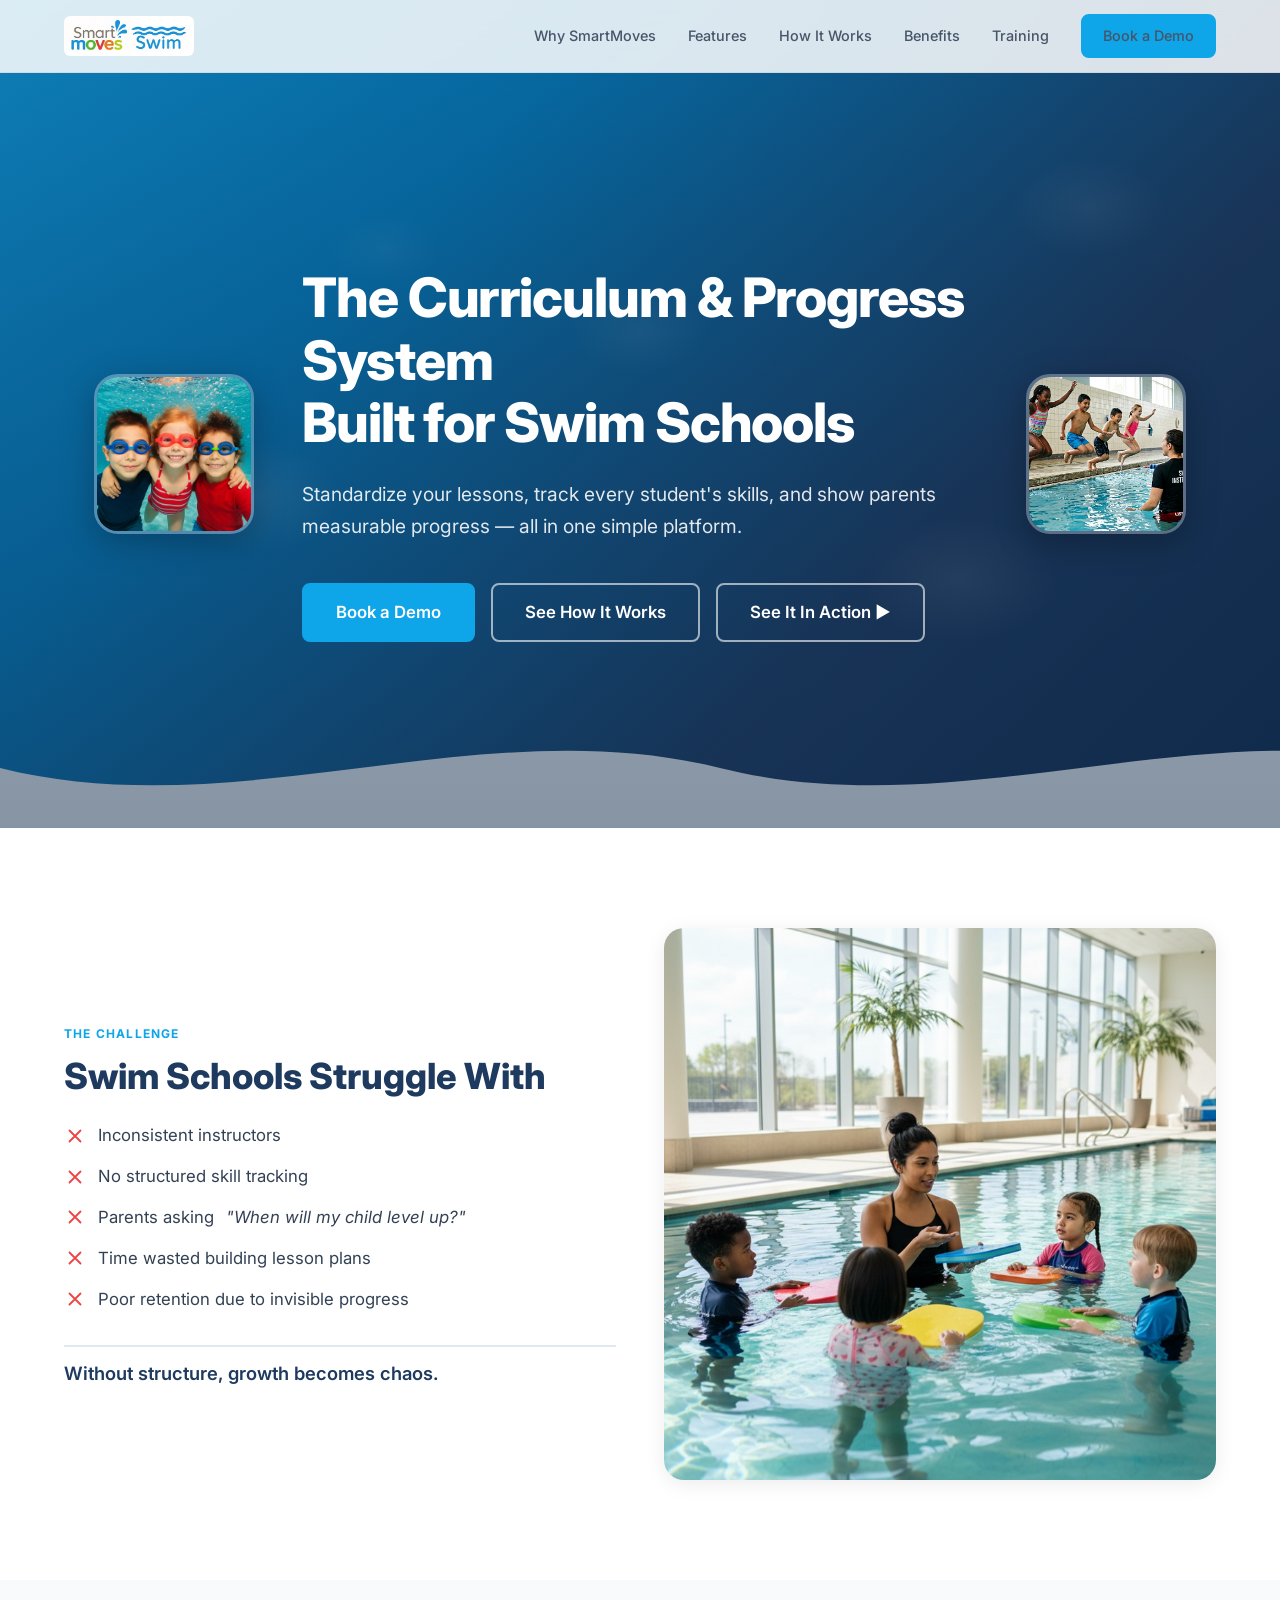
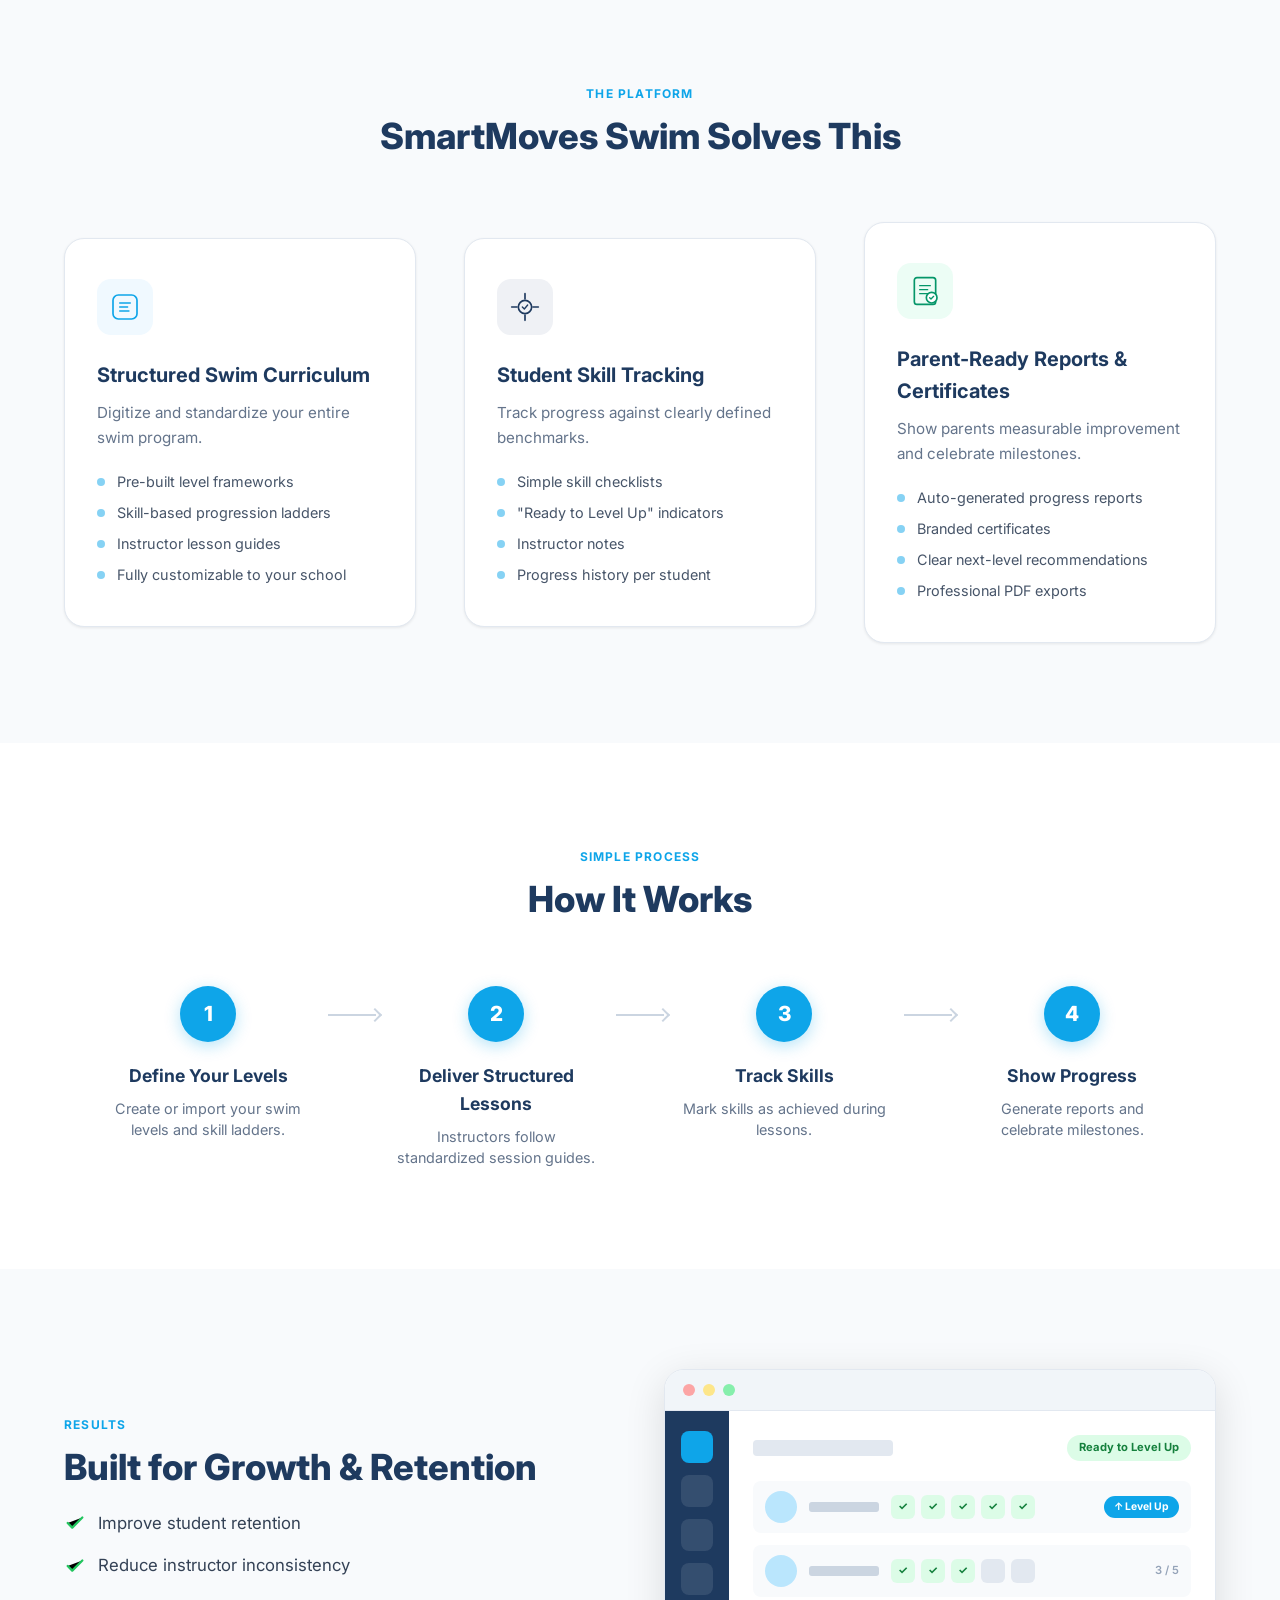
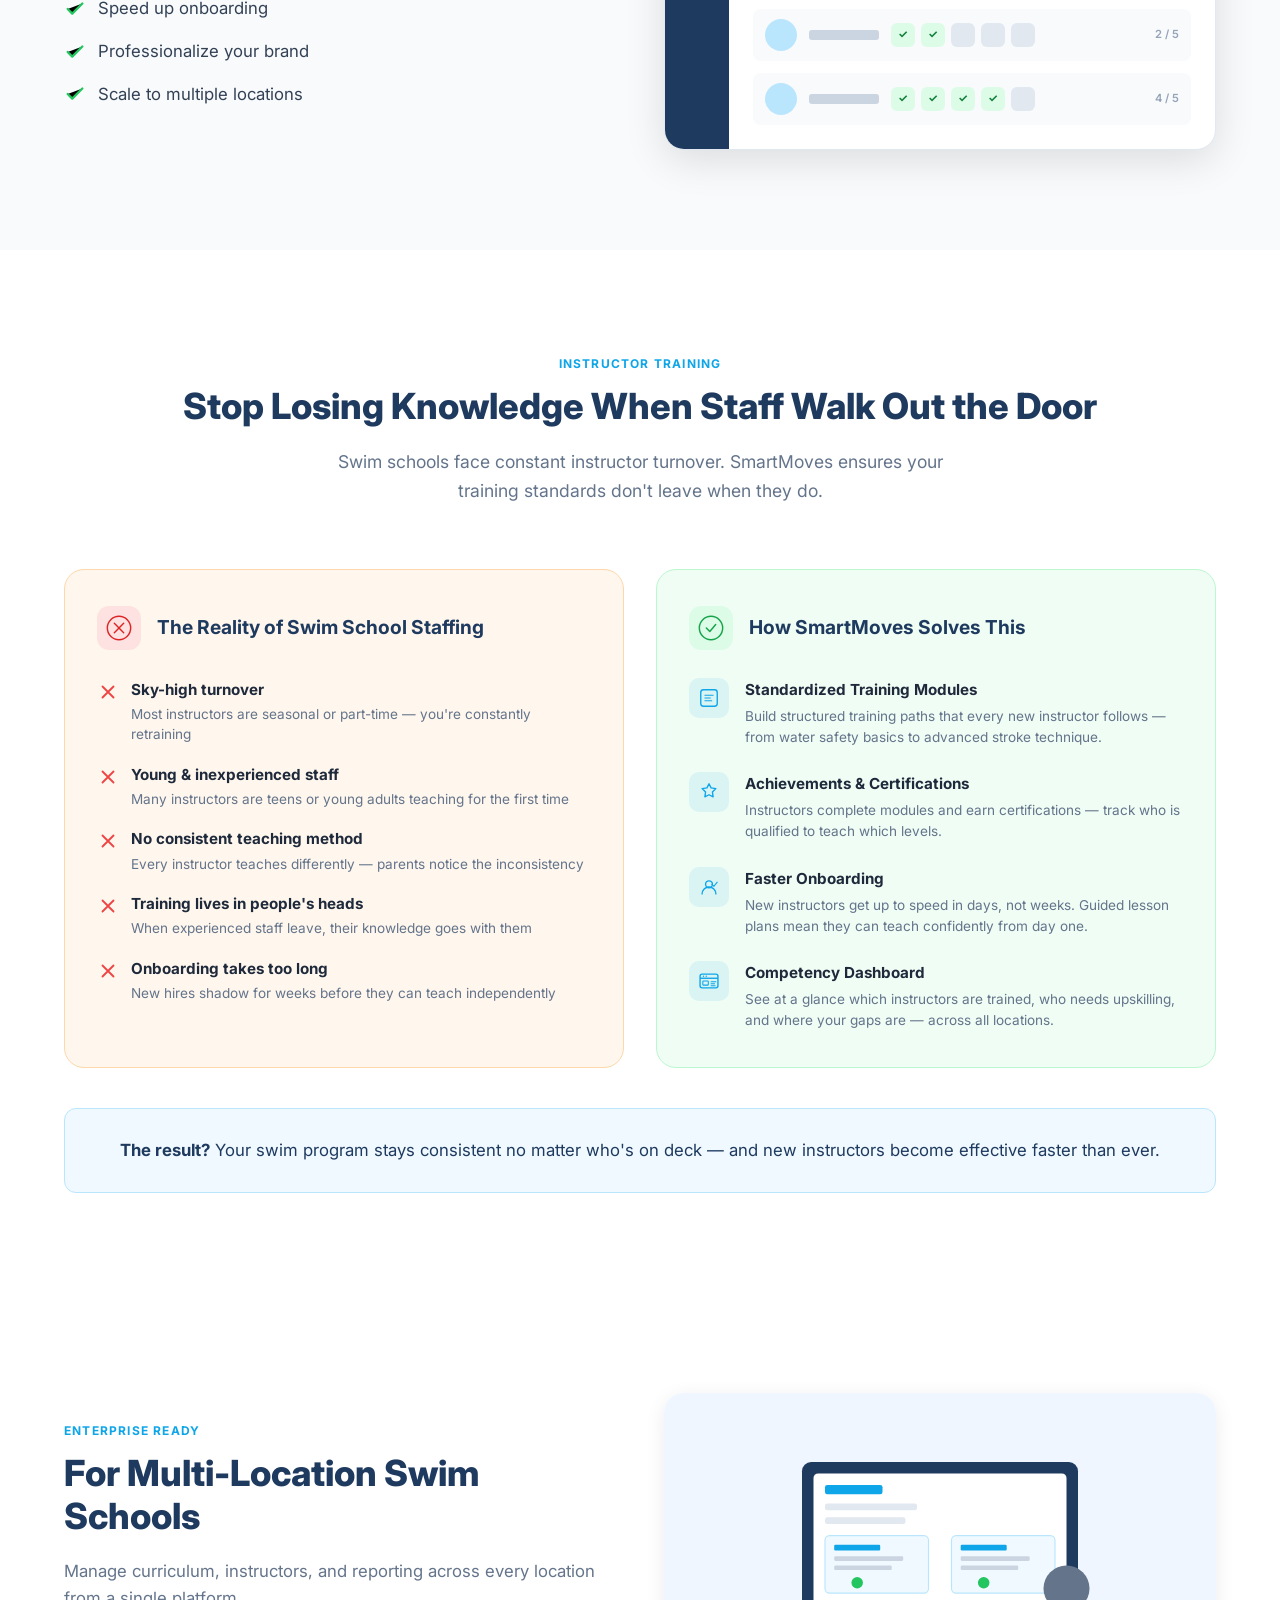
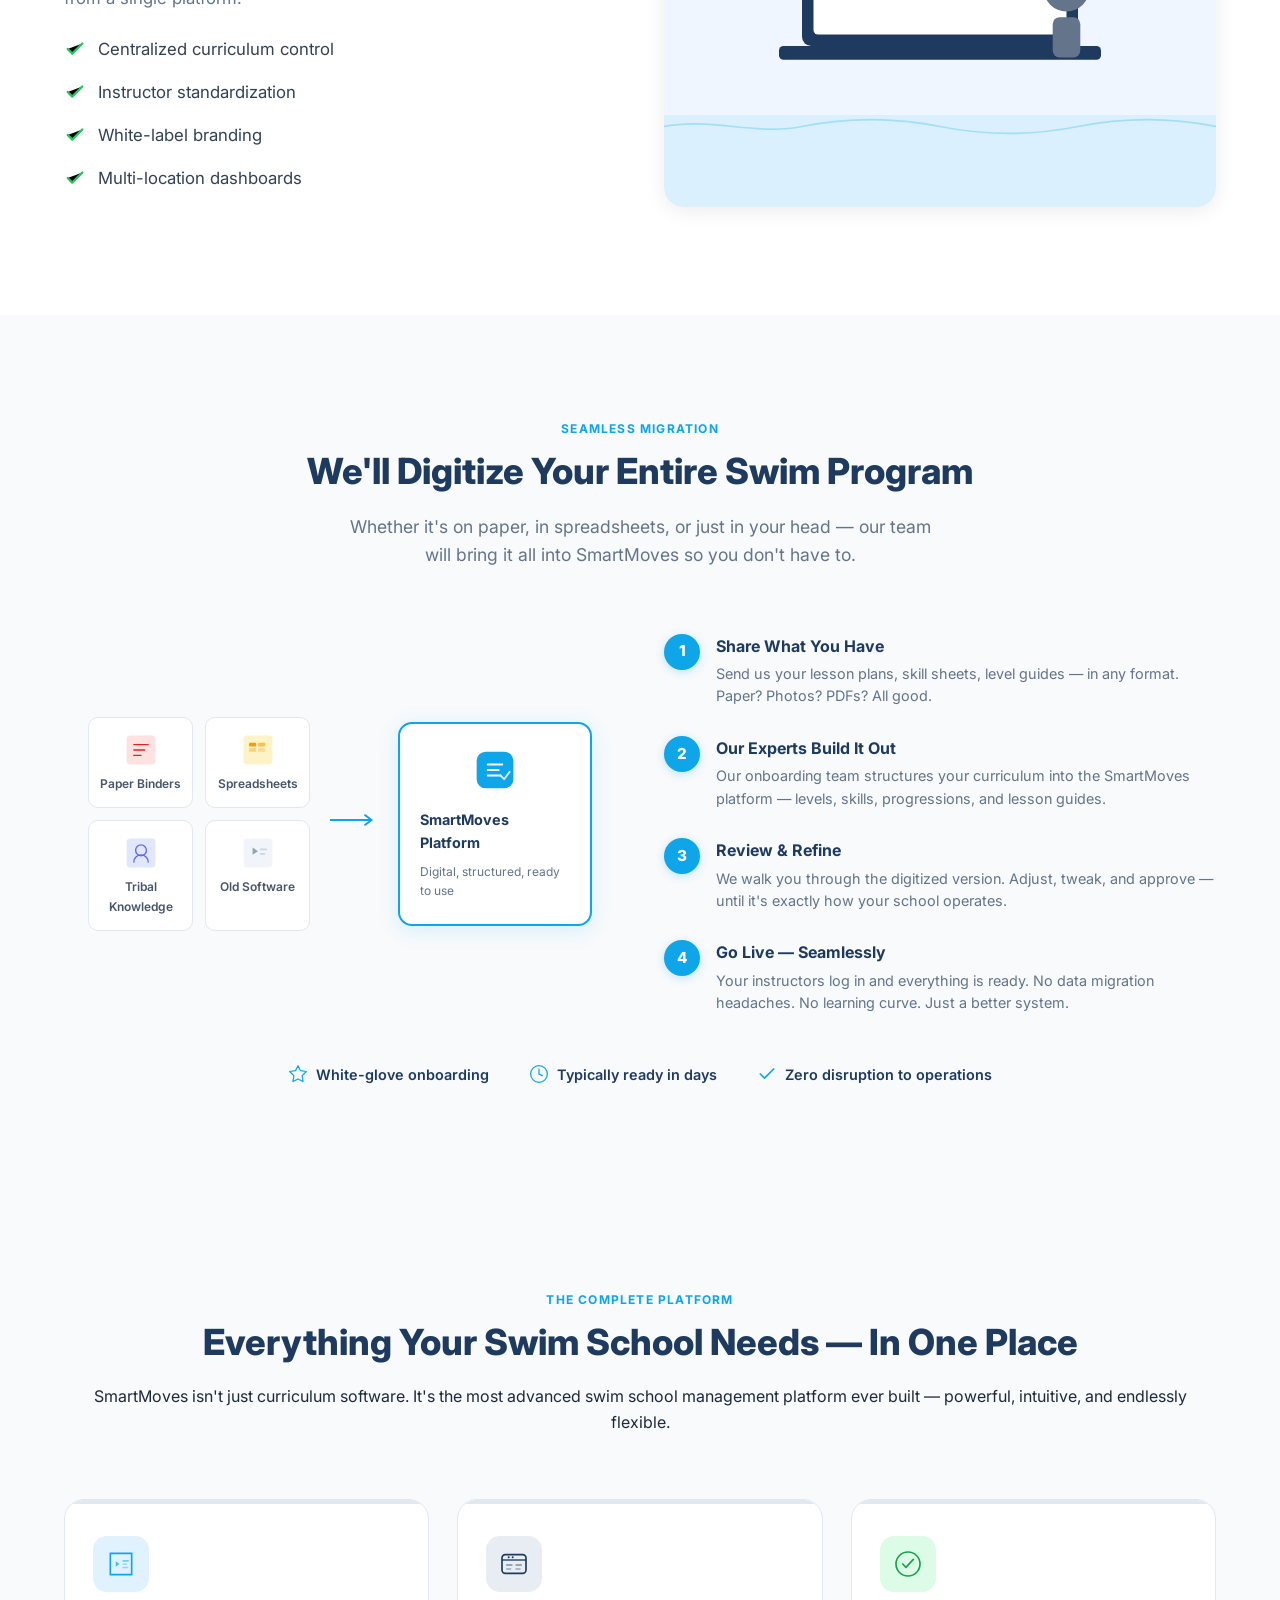
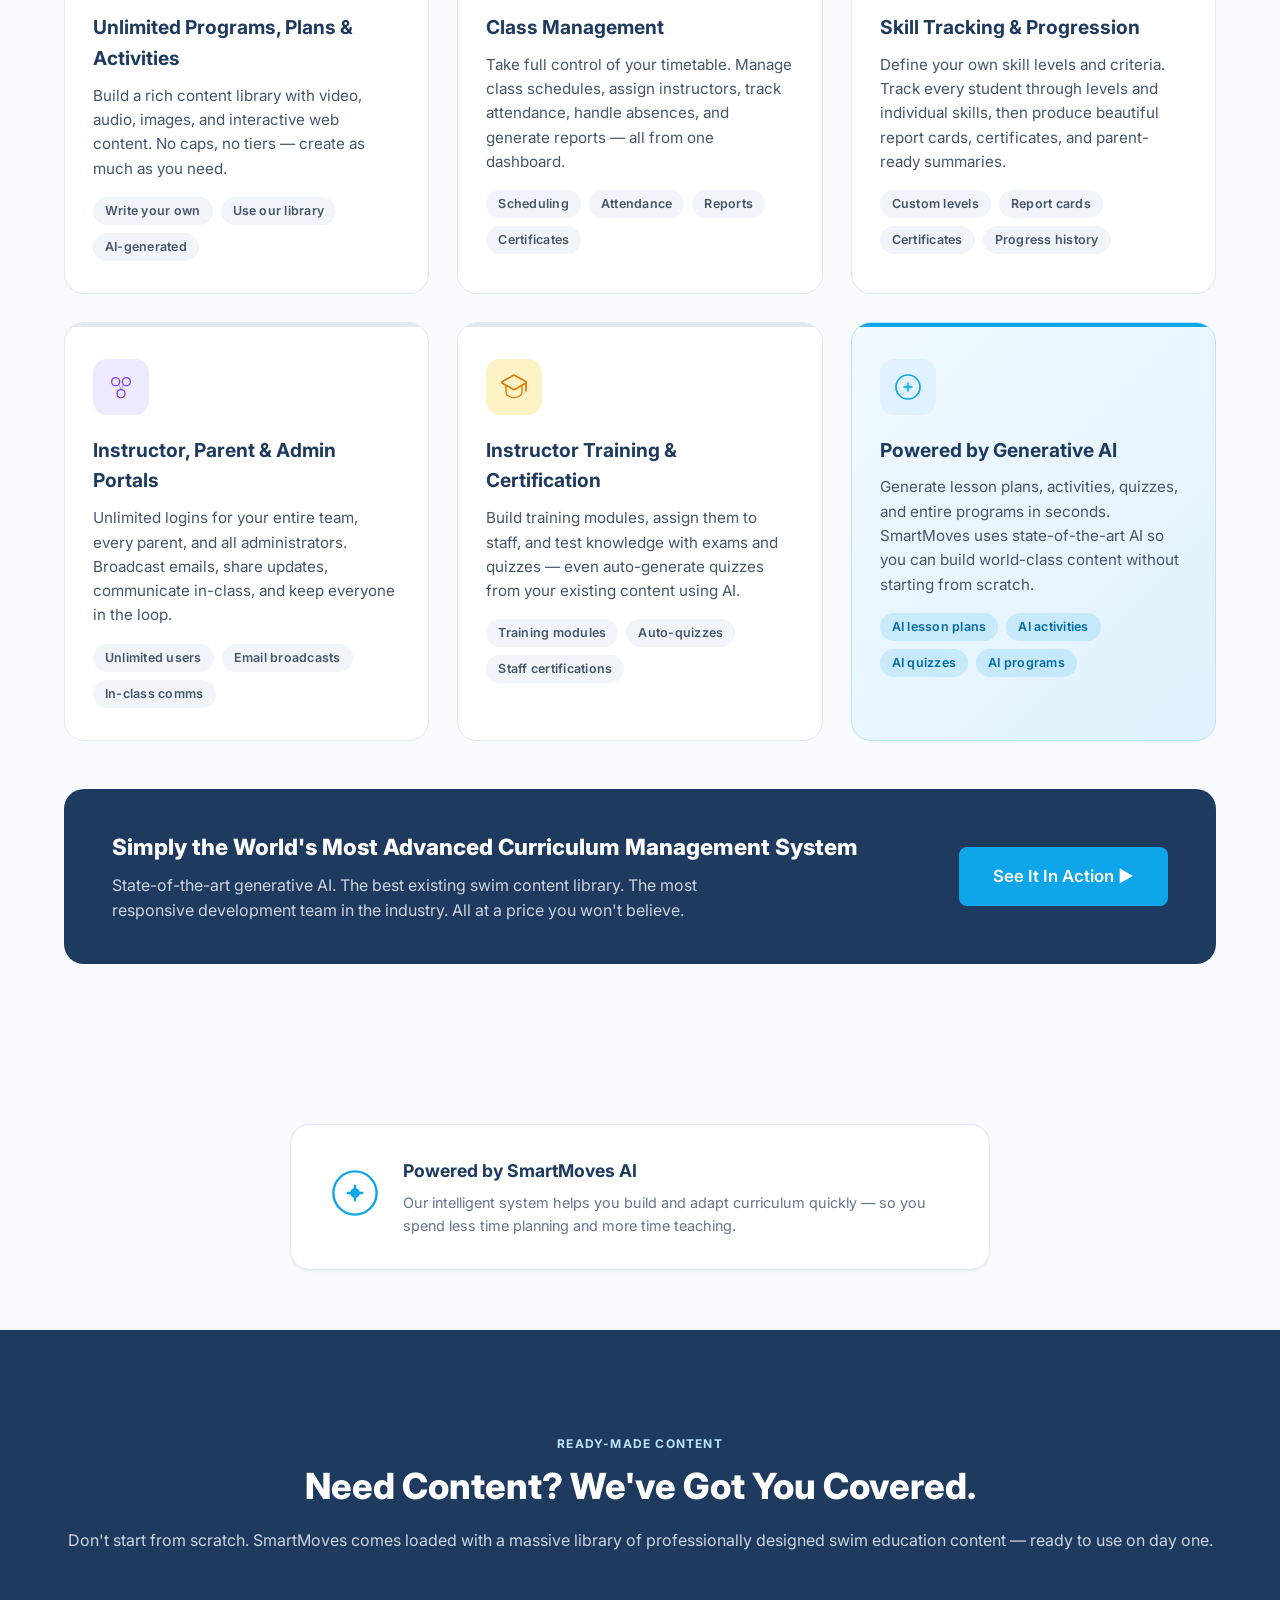
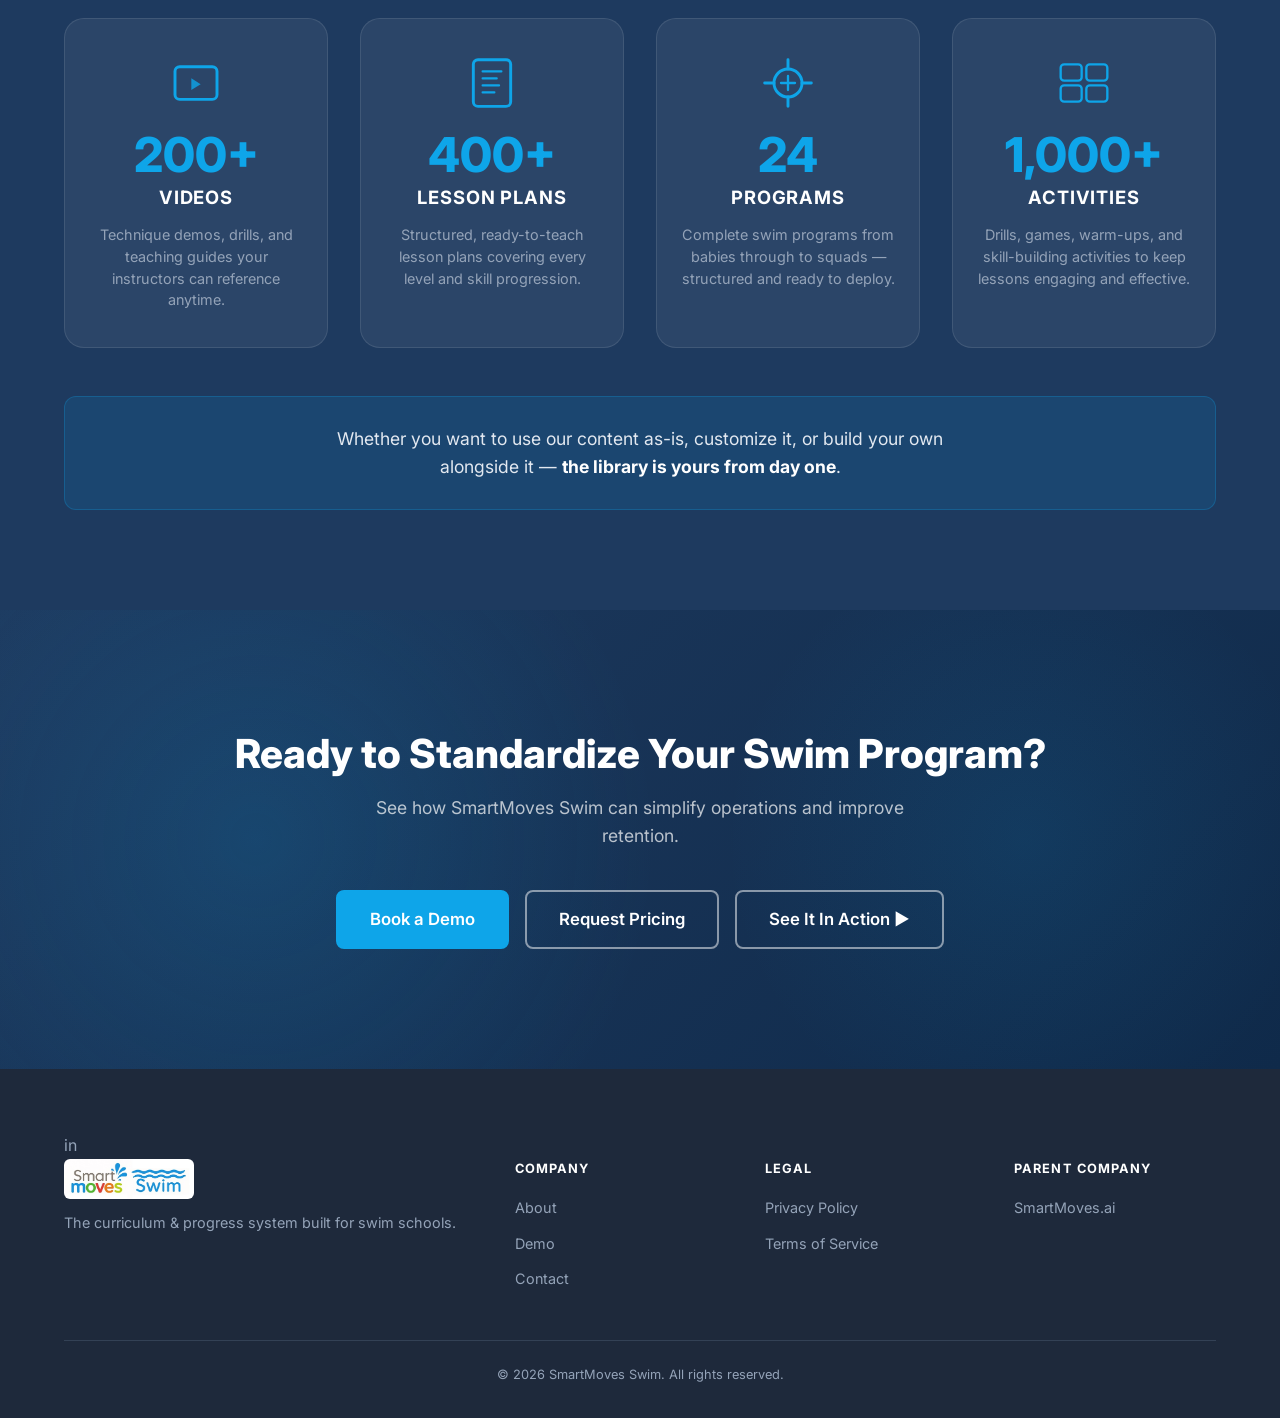
==== commit 1d285952: "swim school glossy" ====
--- a/index.html
+++ b/index.html
@@ -93,11 +93,20 @@
       <div class="hero__overlay"></div>
     </div>
     <div class="container hero__content">
-      <h1 class="hero__headline">The Curriculum &amp; Progress System<br/>Built for Swim Schools</h1>
-      <p class="hero__sub">Standardize your lessons, track every student's skills, and show parents measurable progress&nbsp;— all in one simple platform.</p>
-      <div class="hero__ctas">
-        <a href="#demo" class="btn btn--primary btn--lg">Book a Demo</a>
-        <a href="#how-it-works" class="btn btn--outline btn--lg">See How It Works</a>
+      <div class="hero__photo hero__photo--left">
+        <img src="images/hero.jpg" alt="SmartMoves Swim — swim school curriculum platform" />
+      </div>
+      <div class="hero__text">
+        <h1 class="hero__headline">The Curriculum &amp; Progress System<br/>Built for Swim Schools</h1>
+        <p class="hero__sub">Standardize your lessons, track every student's skills, and show parents measurable progress&nbsp;— all in one simple platform.</p>
+        <div class="hero__ctas">
+          <a href="#" class="btn btn--primary btn--lg" onclick="openDemoModal(event)">Book a Demo</a>
+          <a href="#how-it-works" class="btn btn--outline btn--lg">See How It Works</a>
+          <a href="demos.html" class="btn btn--outline btn--lg">See It In Action ▶</a>
+        </div>
+      </div>
+      <div class="hero__photo hero__photo--right">
+        <img src="images/jump.jpg" alt="Children jumping into a swimming pool" />
       </div>
     </div>
   </header>
@@ -614,6 +623,119 @@
     </div>
   </section>
 
+  <!-- ===== SECTION – PLATFORM FEATURES ===== -->
+  <section class="section section--features" id="platform-features">
+    <div class="container">
+      <div class="section__header" data-animate="fade-up">
+        <span class="section__label">The Complete Platform</span>
+        <h2>Everything Your Swim School Needs — In One Place</h2>
+        <p class="section__subtitle">SmartMoves isn't just curriculum software. It's the most advanced swim school management platform ever built — powerful, intuitive, and endlessly flexible.</p>
+      </div>
+
+      <div class="features-grid" data-animate="fade-up">
+
+        <!-- Feature 1: Unlimited Content -->
+        <div class="pf-card">
+          <div class="pf-card__icon pf-card__icon--aqua">
+            <svg viewBox="0 0 48 48" fill="none"><path d="M8 8h32v32H8z" stroke="currentColor" stroke-width="2.5" rx="6"/><path d="M16 20l6 4-6 4z" fill="currentColor" opacity=".7"/><rect x="26" y="18" width="10" height="2.5" rx="1" fill="currentColor" opacity=".5"/><rect x="26" y="23" width="7" height="2.5" rx="1" fill="currentColor" opacity=".3"/><rect x="26" y="28" width="9" height="2.5" rx="1" fill="currentColor" opacity=".4"/></svg>
+          </div>
+          <h3>Unlimited Programs, Plans &amp; Activities</h3>
+          <p>Build a rich content library with video, audio, images, and interactive web content. No caps, no tiers — create as much as you need.</p>
+          <ul class="pf-card__tags">
+            <li>Write your own</li>
+            <li>Use our library</li>
+            <li>AI-generated</li>
+          </ul>
+        </div>
+
+        <!-- Feature 2: Class Management -->
+        <div class="pf-card">
+          <div class="pf-card__icon pf-card__icon--navy">
+            <svg viewBox="0 0 48 48" fill="none"><rect x="6" y="10" width="36" height="28" rx="5" stroke="currentColor" stroke-width="2.5"/><path d="M6 18h36" stroke="currentColor" stroke-width="2"/><circle cx="16" cy="14" r="1.5" fill="currentColor"/><circle cx="22" cy="14" r="1.5" fill="currentColor"/><rect x="12" y="24" width="10" height="3" rx="1" fill="currentColor" opacity=".4"/><rect x="12" y="30" width="8" height="3" rx="1" fill="currentColor" opacity=".3"/><rect x="26" y="24" width="10" height="3" rx="1" fill="currentColor" opacity=".4"/><rect x="26" y="30" width="8" height="3" rx="1" fill="currentColor" opacity=".3"/></svg>
+          </div>
+          <h3>Class Management</h3>
+          <p>Take full control of your timetable. Manage class schedules, assign instructors, track attendance, handle absences, and generate reports — all from one dashboard.</p>
+          <ul class="pf-card__tags">
+            <li>Scheduling</li>
+            <li>Attendance</li>
+            <li>Reports</li>
+            <li>Certificates</li>
+          </ul>
+        </div>
+
+        <!-- Feature 3: Skill Tracking -->
+        <div class="pf-card">
+          <div class="pf-card__icon pf-card__icon--green">
+            <svg viewBox="0 0 48 48" fill="none"><circle cx="24" cy="24" r="18" stroke="currentColor" stroke-width="2.5"/><path d="M16 24l5 5 11-12" stroke="currentColor" stroke-width="2.5" stroke-linecap="round" stroke-linejoin="round"/></svg>
+          </div>
+          <h3>Skill Tracking &amp; Progression</h3>
+          <p>Define your own skill levels and criteria. Track every student through levels and individual skills, then produce beautiful report cards, certificates, and parent-ready summaries.</p>
+          <ul class="pf-card__tags">
+            <li>Custom levels</li>
+            <li>Report cards</li>
+            <li>Certificates</li>
+            <li>Progress history</li>
+          </ul>
+        </div>
+
+        <!-- Feature 4: Portals -->
+        <div class="pf-card">
+          <div class="pf-card__icon pf-card__icon--purple">
+            <svg viewBox="0 0 48 48" fill="none"><circle cx="16" cy="16" r="6" stroke="currentColor" stroke-width="2"/><circle cx="32" cy="16" r="6" stroke="currentColor" stroke-width="2"/><circle cx="24" cy="34" r="6" stroke="currentColor" stroke-width="2"/><path d="M20 20l4 8m4-8l-4 8" stroke="currentColor" stroke-width="1.5" opacity=".5"/></svg>
+          </div>
+          <h3>Instructor, Parent &amp; Admin Portals</h3>
+          <p>Unlimited logins for your entire team, every parent, and all administrators. Broadcast emails, share updates, communicate in-class, and keep everyone in the loop.</p>
+          <ul class="pf-card__tags">
+            <li>Unlimited users</li>
+            <li>Email broadcasts</li>
+            <li>In-class comms</li>
+          </ul>
+        </div>
+
+        <!-- Feature 5: Instructor Training -->
+        <div class="pf-card">
+          <div class="pf-card__icon pf-card__icon--amber">
+            <svg viewBox="0 0 48 48" fill="none"><path d="M24 6l18 10v2l-18 10L6 18v-2z" stroke="currentColor" stroke-width="2.5" stroke-linejoin="round"/><path d="M12 22v10c0 4 5.4 8 12 8s12-4 12-8V22" stroke="currentColor" stroke-width="2"/><path d="M42 18v12" stroke="currentColor" stroke-width="2.5" stroke-linecap="round"/></svg>
+          </div>
+          <h3>Instructor Training &amp; Certification</h3>
+          <p>Build training modules, assign them to staff, and test knowledge with exams and quizzes — even auto-generate quizzes from your existing content using AI.</p>
+          <ul class="pf-card__tags">
+            <li>Training modules</li>
+            <li>Auto-quizzes</li>
+            <li>Staff certifications</li>
+          </ul>
+        </div>
+
+        <!-- Feature 6: AI-Powered -->
+        <div class="pf-card pf-card--highlight">
+          <div class="pf-card__icon pf-card__icon--aqua">
+            <svg viewBox="0 0 48 48" fill="none"><circle cx="24" cy="24" r="18" stroke="currentColor" stroke-width="2.5"/><path d="M18 24h12M24 18v12" stroke="currentColor" stroke-width="2" stroke-linecap="round"/><circle cx="24" cy="24" r="6" fill="currentColor" opacity=".15"/><circle cx="24" cy="24" r="3" fill="currentColor" opacity=".3"/></svg>
+          </div>
+          <h3>Powered by Generative AI</h3>
+          <p>Generate lesson plans, activities, quizzes, and entire programs in seconds. SmartMoves uses state-of-the-art AI so you can build world-class content without starting from scratch.</p>
+          <ul class="pf-card__tags">
+            <li>AI lesson plans</li>
+            <li>AI activities</li>
+            <li>AI quizzes</li>
+            <li>AI programs</li>
+          </ul>
+        </div>
+
+      </div>
+
+      <!-- Bottom banner -->
+      <div class="features-banner" data-animate="fade-up">
+        <div class="features-banner__inner">
+          <div class="features-banner__text">
+            <h3>Simply the World's Most Advanced Curriculum Management System</h3>
+            <p>State-of-the-art generative AI. The best existing swim content library. The most responsive development team in the industry. All at a price you won't believe.</p>
+          </div>
+          <a href="demos.html" class="btn btn--primary btn--lg">See It In Action ▶</a>
+        </div>
+      </div>
+    </div>
+  </section>
+
   <!-- ===== AI MENTION ===== -->
   <section class="section section--ai" id="ai-powered">
     <div class="container">
@@ -690,6 +812,7 @@
         <div class="cta-block__buttons">
           <a href="#" class="btn btn--primary btn--lg" onclick="openDemoModal(event)">Book a Demo</a>
           <a href="#" class="btn btn--outline-white btn--lg" onclick="openPricingModal(event)">Request Pricing</a>
+          <a href="demos.html" class="btn btn--outline-white btn--lg">See It In Action ▶</a>
         </div>
       </div>
     </div>
@@ -697,7 +820,7 @@
 
   <!-- ===== FOOTER ===== -->
   <footer class="footer">
-    <div class="container">
+    <div class="container">in
       <div class="footer__grid">
         <div class="footer__brand">
           <a href="#" class="navbar__brand">
@@ -742,7 +865,7 @@
       <form class="modal__form" onsubmit="handleFormSubmit(event, 'demo')">
         <input type="text" name="name" placeholder="Your Name" required />
         <input type="email" name="email" placeholder="Email Address" required />
-        <input type="text" name="school" placeholder="Swim School Name" />
+        <textarea name="school" placeholder="Tell us about your swim school" rows="3"></textarea>
         <input type="tel" name="phone" placeholder="Phone (optional)" />
         <button type="submit" class="btn btn--primary btn--lg btn--full">
           <span class="btn-text">Request Demo</span>
--- a/styles.css
+++ b/styles.css
@@ -301,9 +301,27 @@
 .hero__content {
   position: relative;
   z-index: 1;
-  text-align: center;
+  display: flex;
+  align-items: center;
+  gap: 48px;
   padding-top: 80px;
-  max-width: 820px;
+  max-width: 1140px;
+}
+
+.hero__photo {
+  flex-shrink: 0;
+}
+.hero__photo img {
+  width: 160px;
+  height: 160px;
+  object-fit: cover;
+  border-radius: 24px;
+  border: 3px solid rgba(255,255,255,.3);
+  box-shadow: 0 8px 32px rgba(0,0,0,.25);
+}
+
+.hero__text {
+  text-align: left;
 }
 
 .hero__headline {
@@ -319,14 +337,14 @@
   font-size: 1.2rem;
   color: rgba(255,255,255,.88);
   max-width: 640px;
-  margin: 0 auto 40px;
+  margin: 0 0 40px;
   line-height: 1.7;
 }
 
 .hero__ctas {
   display: flex;
   gap: 16px;
-  justify-content: center;
+  justify-content: flex-start;
   flex-wrap: wrap;
 }
 
@@ -1277,7 +1295,8 @@
 }
 
 .modal__form input,
-.modal__form select {
+.modal__form select,
+.modal__form textarea {
   width: 100%;
   padding: 12px 16px;
   border: 1.5px solid var(--gray-200);
@@ -1289,14 +1308,21 @@
   transition: border-color var(--transition);
 }
 .modal__form input:focus,
-.modal__form select:focus {
+.modal__form select:focus,
+.modal__form textarea:focus {
   outline: none;
   border-color: var(--aqua);
   background: var(--white);
 }
 
-.modal__form input::placeholder {
+.modal__form input::placeholder,
+.modal__form textarea::placeholder {
   color: var(--gray-400);
+}
+
+.modal__form textarea {
+  resize: vertical;
+  min-height: 70px;
 }
 
 .modal__success {
@@ -1442,6 +1468,156 @@
   }
 }
 
+/* ---- PLATFORM FEATURES ---- */
+.section--features {
+  background: var(--gray-50);
+}
+
+.features-grid {
+  display: grid;
+  grid-template-columns: repeat(3, 1fr);
+  gap: 28px;
+  margin-top: 48px;
+}
+
+.pf-card {
+  background: var(--white);
+  border: 1px solid var(--gray-200);
+  border-radius: var(--radius-lg);
+  padding: 36px 28px 32px;
+  transition: var(--transition);
+  position: relative;
+  overflow: hidden;
+}
+.pf-card::before {
+  content: '';
+  position: absolute;
+  top: 0;
+  left: 0;
+  right: 0;
+  height: 4px;
+  background: var(--gray-200);
+  transition: var(--transition);
+}
+.pf-card:hover {
+  transform: translateY(-6px);
+  box-shadow: var(--shadow-lg);
+  border-color: var(--aqua-light);
+}
+.pf-card:hover::before {
+  background: var(--aqua);
+}
+
+.pf-card--highlight {
+  background: linear-gradient(135deg, #F0F9FF 0%, #E0F2FE 100%);
+  border-color: var(--aqua-light);
+}
+.pf-card--highlight::before {
+  background: var(--aqua);
+}
+
+.pf-card__icon {
+  width: 56px;
+  height: 56px;
+  border-radius: 14px;
+  display: flex;
+  align-items: center;
+  justify-content: center;
+  margin-bottom: 20px;
+}
+.pf-card__icon svg {
+  width: 32px;
+  height: 32px;
+}
+.pf-card__icon--aqua  { background: #E0F2FE; color: var(--aqua); }
+.pf-card__icon--navy  { background: #E8EDF4; color: var(--navy); }
+.pf-card__icon--green { background: #DCFCE7; color: #16A34A; }
+.pf-card__icon--purple { background: #EDE9FE; color: #7C3AED; }
+.pf-card__icon--amber { background: #FEF3C7; color: #D97706; }
+
+.pf-card h3 {
+  font-size: 1.2rem;
+  font-weight: 700;
+  color: var(--navy);
+  margin-bottom: 10px;
+}
+.pf-card p {
+  font-size: .95rem;
+  color: var(--gray-600);
+  line-height: 1.6;
+  margin-bottom: 16px;
+}
+
+.pf-card__tags {
+  display: flex;
+  flex-wrap: wrap;
+  gap: 8px;
+  list-style: none;
+}
+.pf-card__tags li {
+  font-size: .78rem;
+  font-weight: 600;
+  padding: 4px 12px;
+  border-radius: 50px;
+  background: var(--gray-100);
+  color: var(--gray-600);
+  letter-spacing: .02em;
+}
+.pf-card--highlight .pf-card__tags li {
+  background: rgba(14, 165, 233, .15);
+  color: #0369A1;
+}
+
+/* Features bottom banner */
+.features-banner {
+  margin-top: 48px;
+}
+.features-banner__inner {
+  display: flex;
+  align-items: center;
+  justify-content: space-between;
+  gap: 32px;
+  padding: 40px 48px;
+  background: var(--navy);
+  border-radius: var(--radius-lg);
+  color: var(--white);
+}
+.features-banner__text h3 {
+  font-size: 1.4rem;
+  font-weight: 800;
+  margin-bottom: 8px;
+  color: var(--white);
+}
+.features-banner__text p {
+  font-size: 1rem;
+  color: var(--gray-300);
+  max-width: 600px;
+  line-height: 1.6;
+}
+
+@media (max-width: 1024px) {
+  .features-grid {
+    grid-template-columns: repeat(2, 1fr);
+  }
+  .features-banner__inner {
+    flex-direction: column;
+    text-align: center;
+    padding: 32px;
+  }
+  .features-banner__text p {
+    max-width: 100%;
+  }
+}
+
+@media (max-width: 768px) {
+  .features-grid {
+    grid-template-columns: 1fr;
+  }
+  .pf-card {
+    padding: 28px 24px;
+  }
+}
+
 /* ---- CONTENT LIBRARY ---- */
 .section--library {
   background: var(--navy);
@@ -1545,6 +1721,35 @@
   }
   .library-stat__number {
     font-size: 2.4rem;
+  }
+}
+
+@media (max-width: 768px) {
+  .hero__content {
+    flex-direction: column;
+    text-align: center;
+    gap: 28px;
+  }
+  .hero__text {
+    text-align: center;
+    order: 1;
+  }
+  .hero__photo--left {
+    order: 2;
+  }
+  .hero__photo--right {
+    order: 3;
+  }
+  .hero__sub {
+    margin: 0 auto 40px;
+  }
+  .hero__ctas {
+    justify-content: center;
+  }
+  .hero__photo img {
+    width: 120px;
+    height: 120px;
+    border-radius: 20px;
   }
 }
 
@@ -1561,3 +1766,193 @@
   .mock-student-row { flex-wrap: wrap; }
   .mock-checks { order: 3; width: 100%; margin-top: 4px; }
 }
+
+/* ============================================
+   DEMOS PAGE
+   ============================================ */
+
+/* Solid navbar (no transparency) for inner pages */
+.navbar--solid {
+  background: var(--navy) !important;
+  backdrop-filter: none;
+  box-shadow: 0 2px 12px rgba(0,0,0,.15);
+}
+
+/* Demos Hero */
+.demos-hero {
+  padding: 160px 0 80px;
+  background: linear-gradient(135deg, var(--navy-dark) 0%, var(--navy) 60%, #1a4a6e 100%);
+  color: var(--white);
+  text-align: center;
+}
+.demos-hero .section__label {
+  color: var(--aqua-light);
+}
+.demos-hero .section__label::before {
+  background: var(--aqua-light);
+}
+.demos-hero h1 {
+  font-size: 2.8rem;
+  font-weight: 800;
+  margin-top: 12px;
+  margin-bottom: 16px;
+  color: var(--white);
+}
+.demos-hero__sub {
+  font-size: 1.15rem;
+  color: var(--gray-300);
+  max-width: 600px;
+  margin: 0 auto;
+  line-height: 1.6;
+}
+
+/* Demo Sections */
+.demos-main {
+  padding: 0;
+}
+
+.demo-section {
+  padding: 80px 0;
+}
+.demo-section--alt {
+  background: var(--gray-50);
+}
+
+.demo-section__inner {
+  display: grid;
+  grid-template-columns: 1fr 1fr;
+  gap: 56px;
+  align-items: center;
+}
+.demo-section__inner--reverse {
+  direction: rtl;
+}
+.demo-section__inner--reverse > * {
+  direction: ltr;
+}
+
+.demo-section__num {
+  display: inline-block;
+  font-size: .85rem;
+  font-weight: 800;
+  color: var(--aqua);
+  letter-spacing: .08em;
+  margin-bottom: 8px;
+}
+
+.demo-section__text h2 {
+  font-size: 1.6rem;
+  font-weight: 800;
+  color: var(--navy);
+  margin-bottom: 14px;
+  line-height: 1.3;
+}
+.demo-section__text > p {
+  font-size: 1rem;
+  color: var(--gray-600);
+  line-height: 1.7;
+  margin-bottom: 20px;
+}
+
+.demo-section__highlights {
+  list-style: none;
+  display: flex;
+  flex-direction: column;
+  gap: 10px;
+}
+.demo-section__highlights li {
+  display: flex;
+  align-items: center;
+  gap: 10px;
+  font-size: .95rem;
+  color: var(--gray-700);
+  font-weight: 500;
+}
+.demo-section__highlights li::before {
+  content: '✓';
+  display: flex;
+  align-items: center;
+  justify-content: center;
+  width: 22px;
+  height: 22px;
+  min-width: 22px;
+  border-radius: 50%;
+  background: #DCFCE7;
+  color: #16A34A;
+  font-size: .75rem;
+  font-weight: 700;
+}
+
+/* Video Placeholder */
+.video-placeholder {
+  width: 100%;
+  aspect-ratio: 16 / 9;
+  background: linear-gradient(145deg, var(--gray-100) 0%, var(--gray-200) 100%);
+  border-radius: var(--radius-lg);
+  border: 2px dashed var(--gray-300);
+  display: flex;
+  align-items: center;
+  justify-content: center;
+  position: relative;
+  overflow: hidden;
+  transition: var(--transition);
+}
+.video-placeholder:hover {
+  border-color: var(--aqua);
+  background: linear-gradient(145deg, #F0F9FF 0%, #E0F2FE 100%);
+}
+
+.video-placeholder__inner {
+  text-align: center;
+}
+
+.video-placeholder__icon {
+  width: 72px;
+  height: 72px;
+  color: var(--gray-400);
+  margin-bottom: 12px;
+  transition: var(--transition);
+}
+.video-placeholder:hover .video-placeholder__icon {
+  color: var(--aqua);
+  transform: scale(1.08);
+}
+
+.video-placeholder__label {
+  display: block;
+  font-size: .9rem;
+  font-weight: 600;
+  color: var(--gray-400);
+  letter-spacing: .02em;
+}
+.video-placeholder:hover .video-placeholder__label {
+  color: var(--aqua);
+}
+
+/* Demos page responsive */
+@media (max-width: 1024px) {
+  .demo-section__inner {
+    grid-template-columns: 1fr;
+    gap: 36px;
+  }
+  .demo-section__inner--reverse {
+    direction: ltr;
+  }
+  .demos-hero h1 {
+    font-size: 2.2rem;
+  }
+}
+@media (max-width: 768px) {
+  .demos-hero {
+    padding: 140px 0 60px;
+  }
+  .demos-hero h1 {
+    font-size: 1.8rem;
+  }
+  .demo-section {
+    padding: 60px 0;
+  }
+  .demo-section__text h2 {
+    font-size: 1.35rem;
+  }
+}
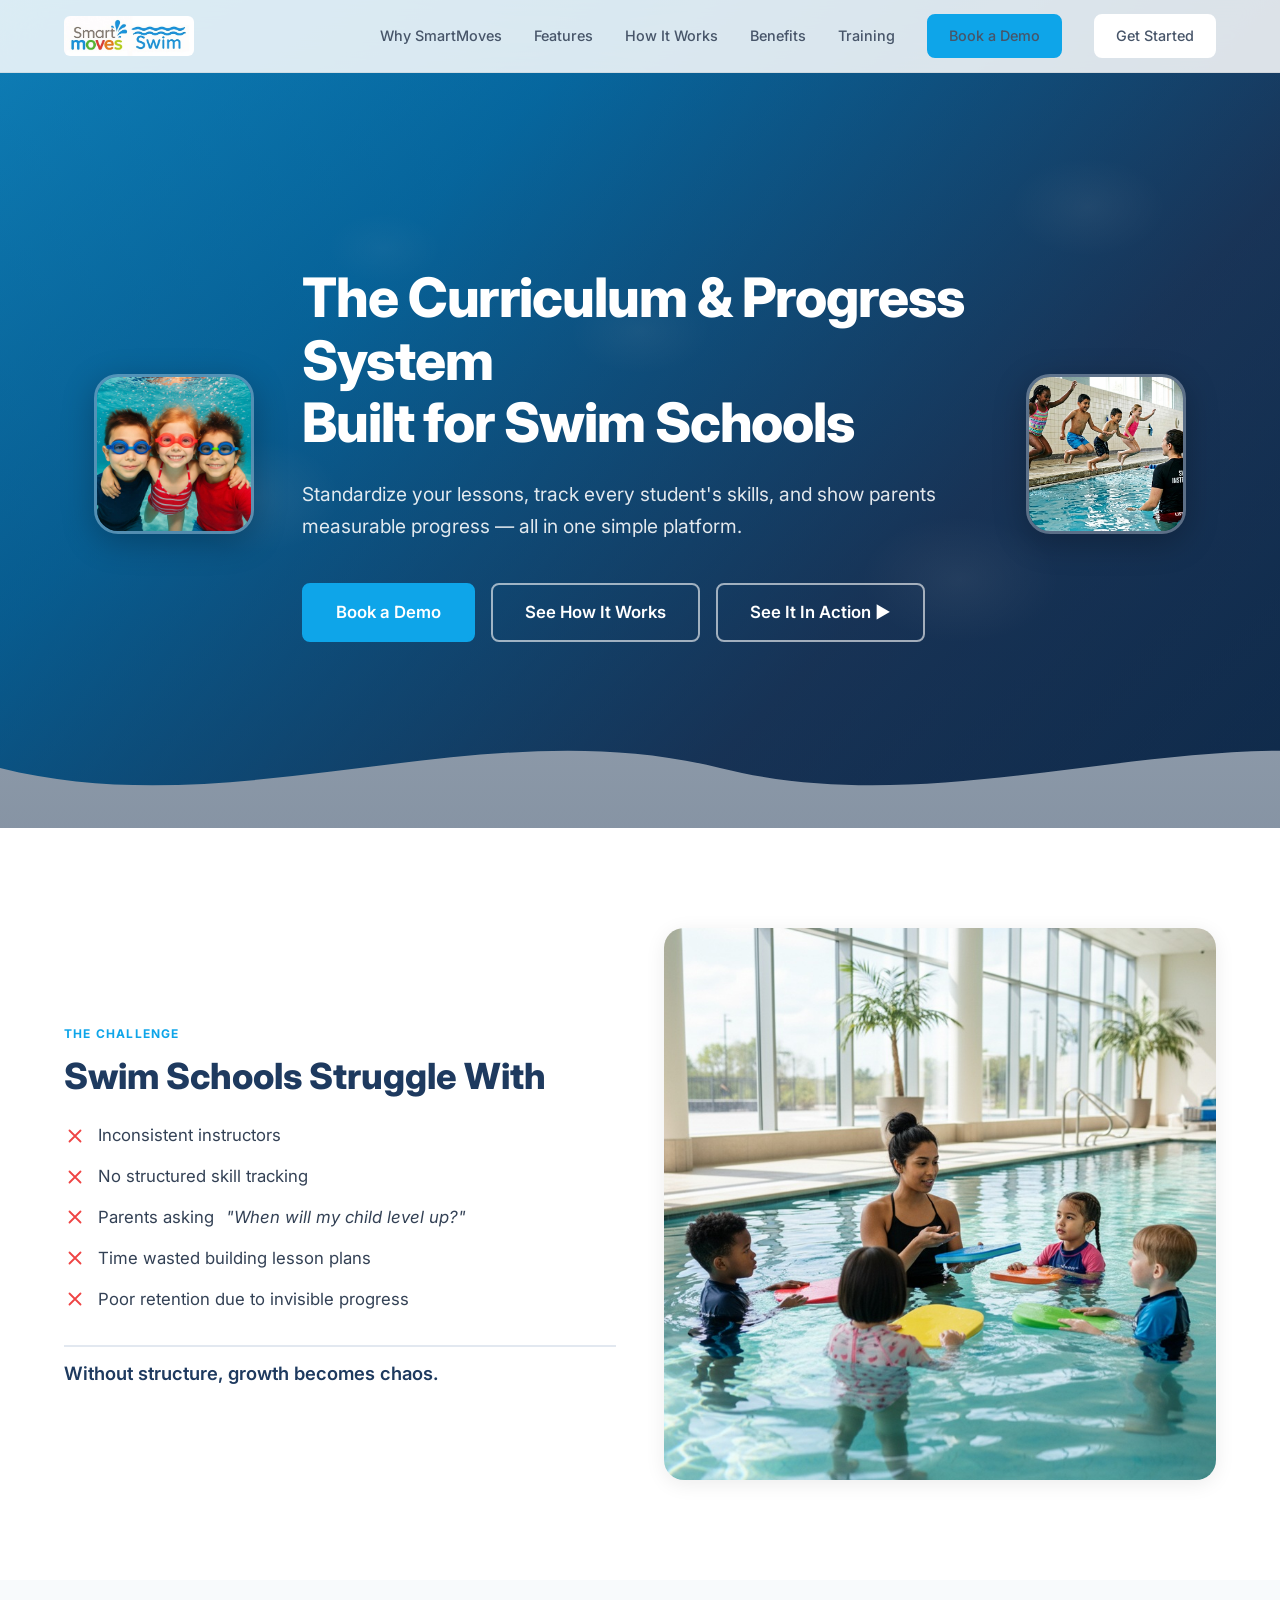
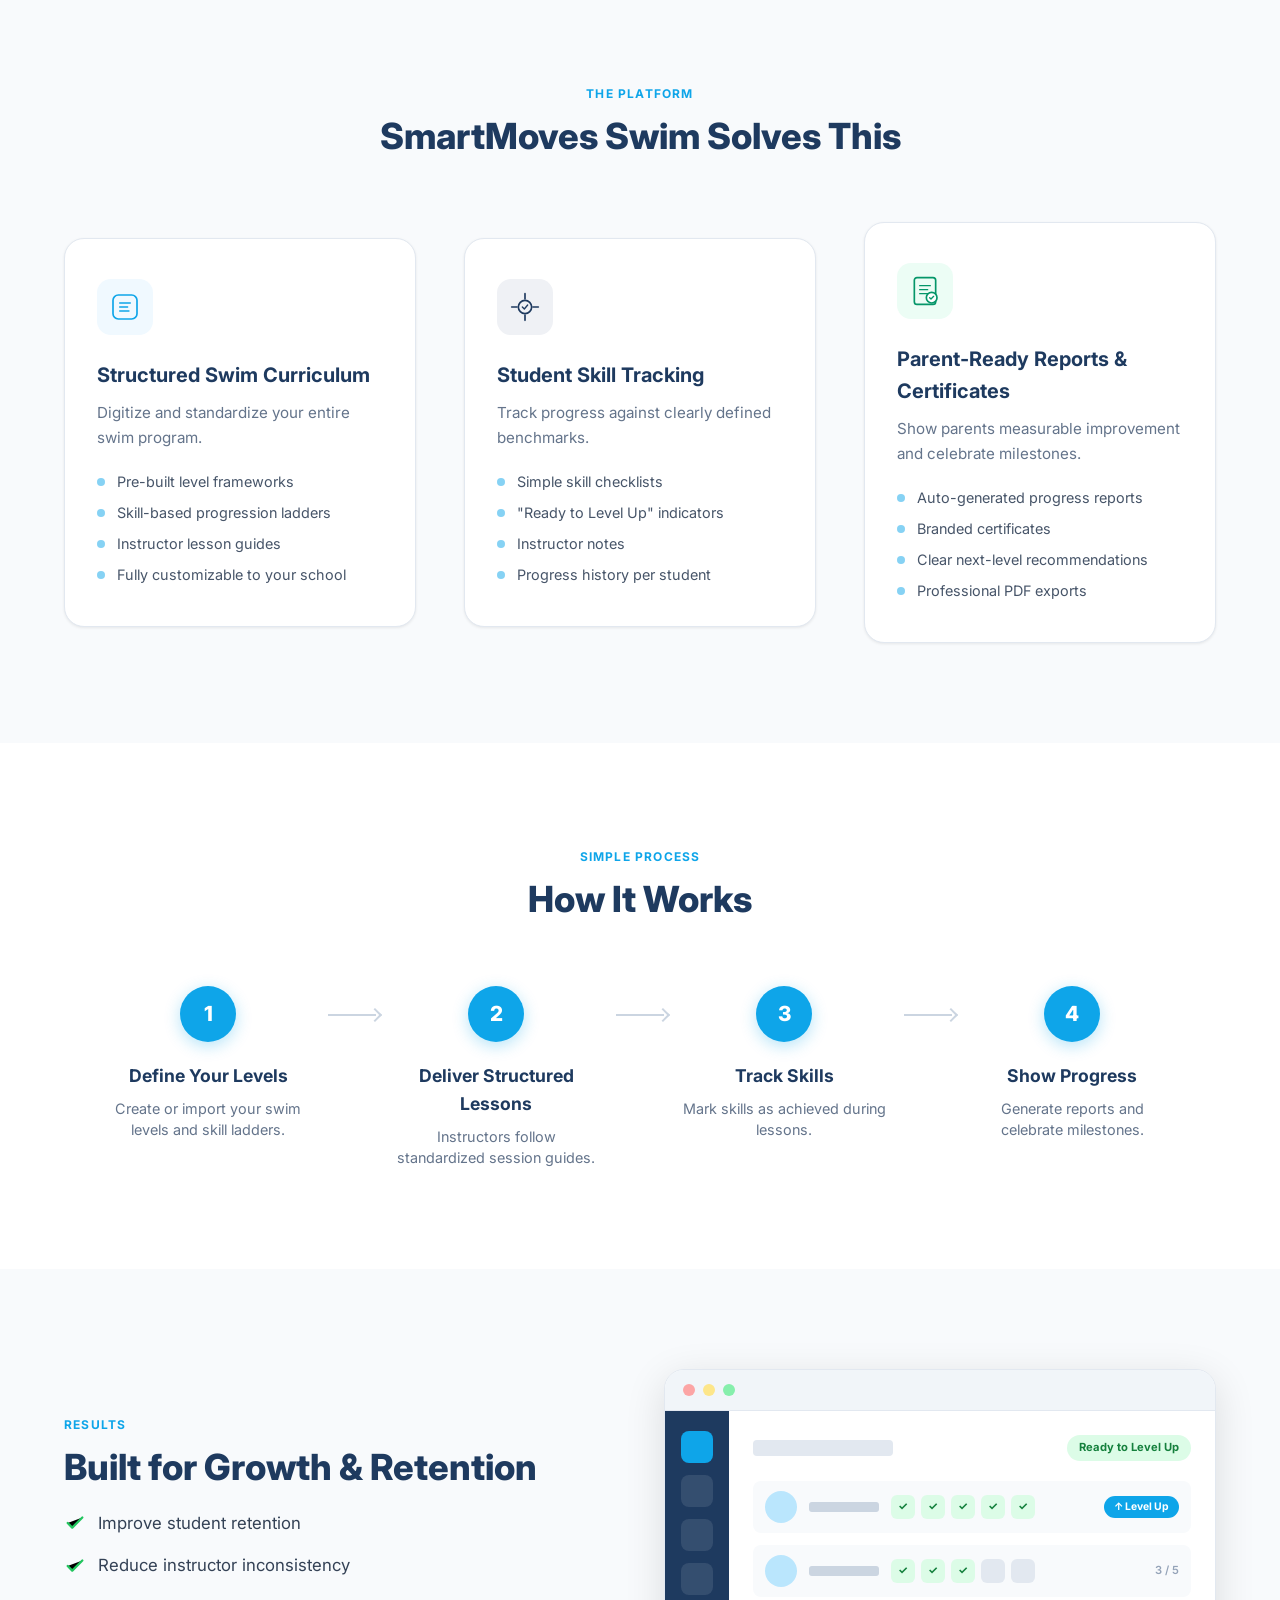
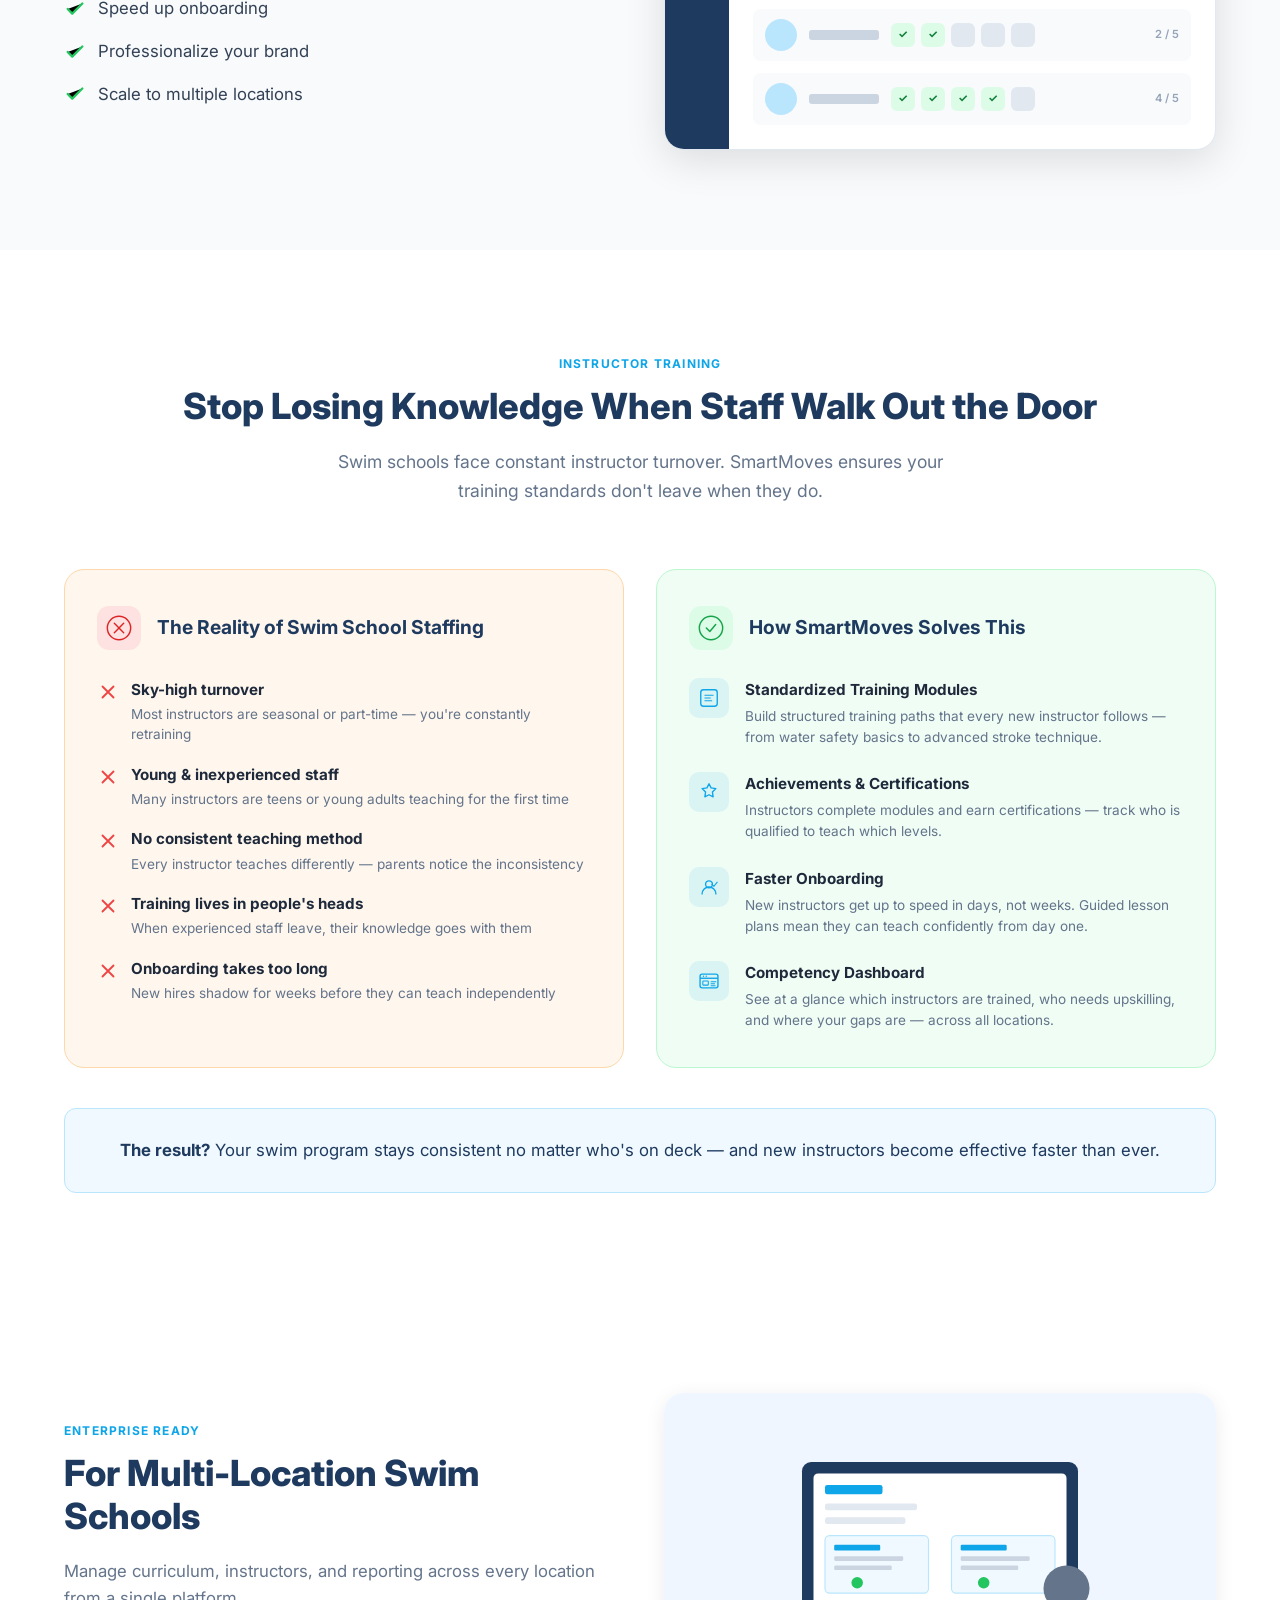
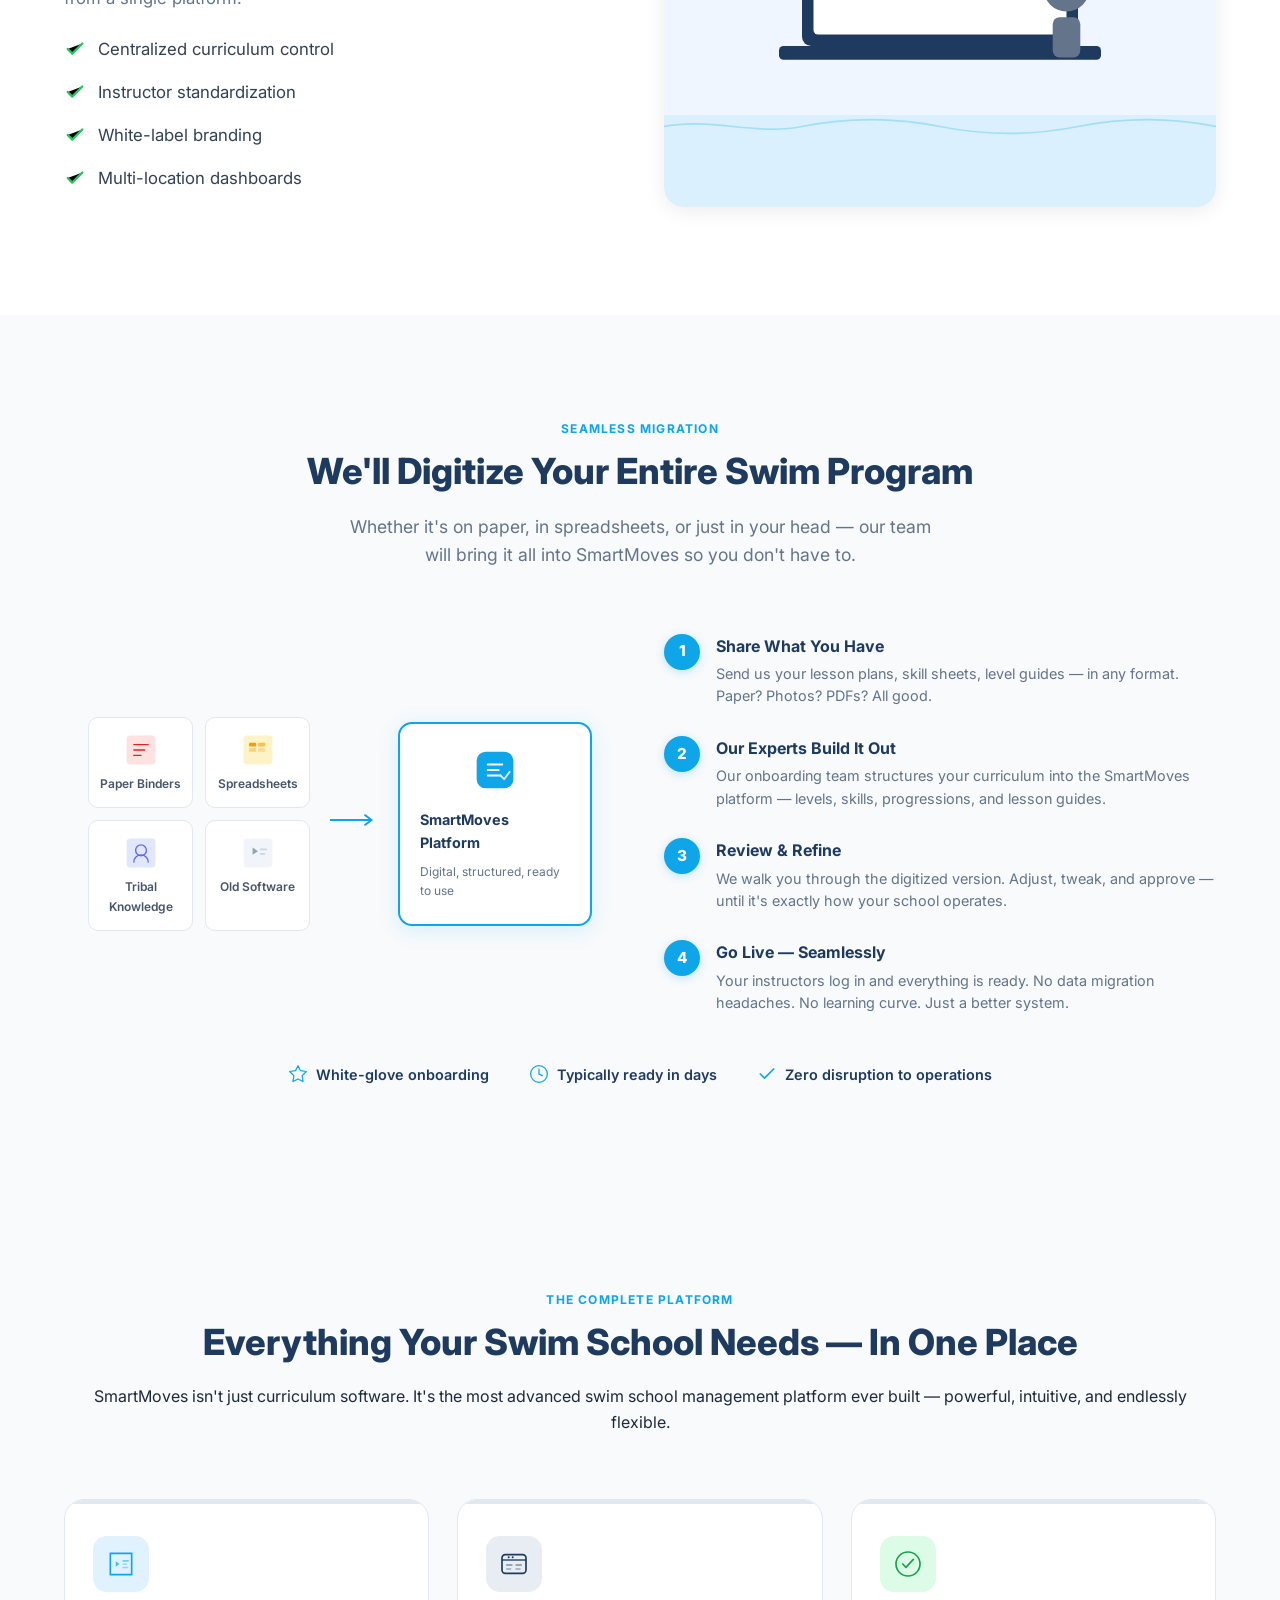
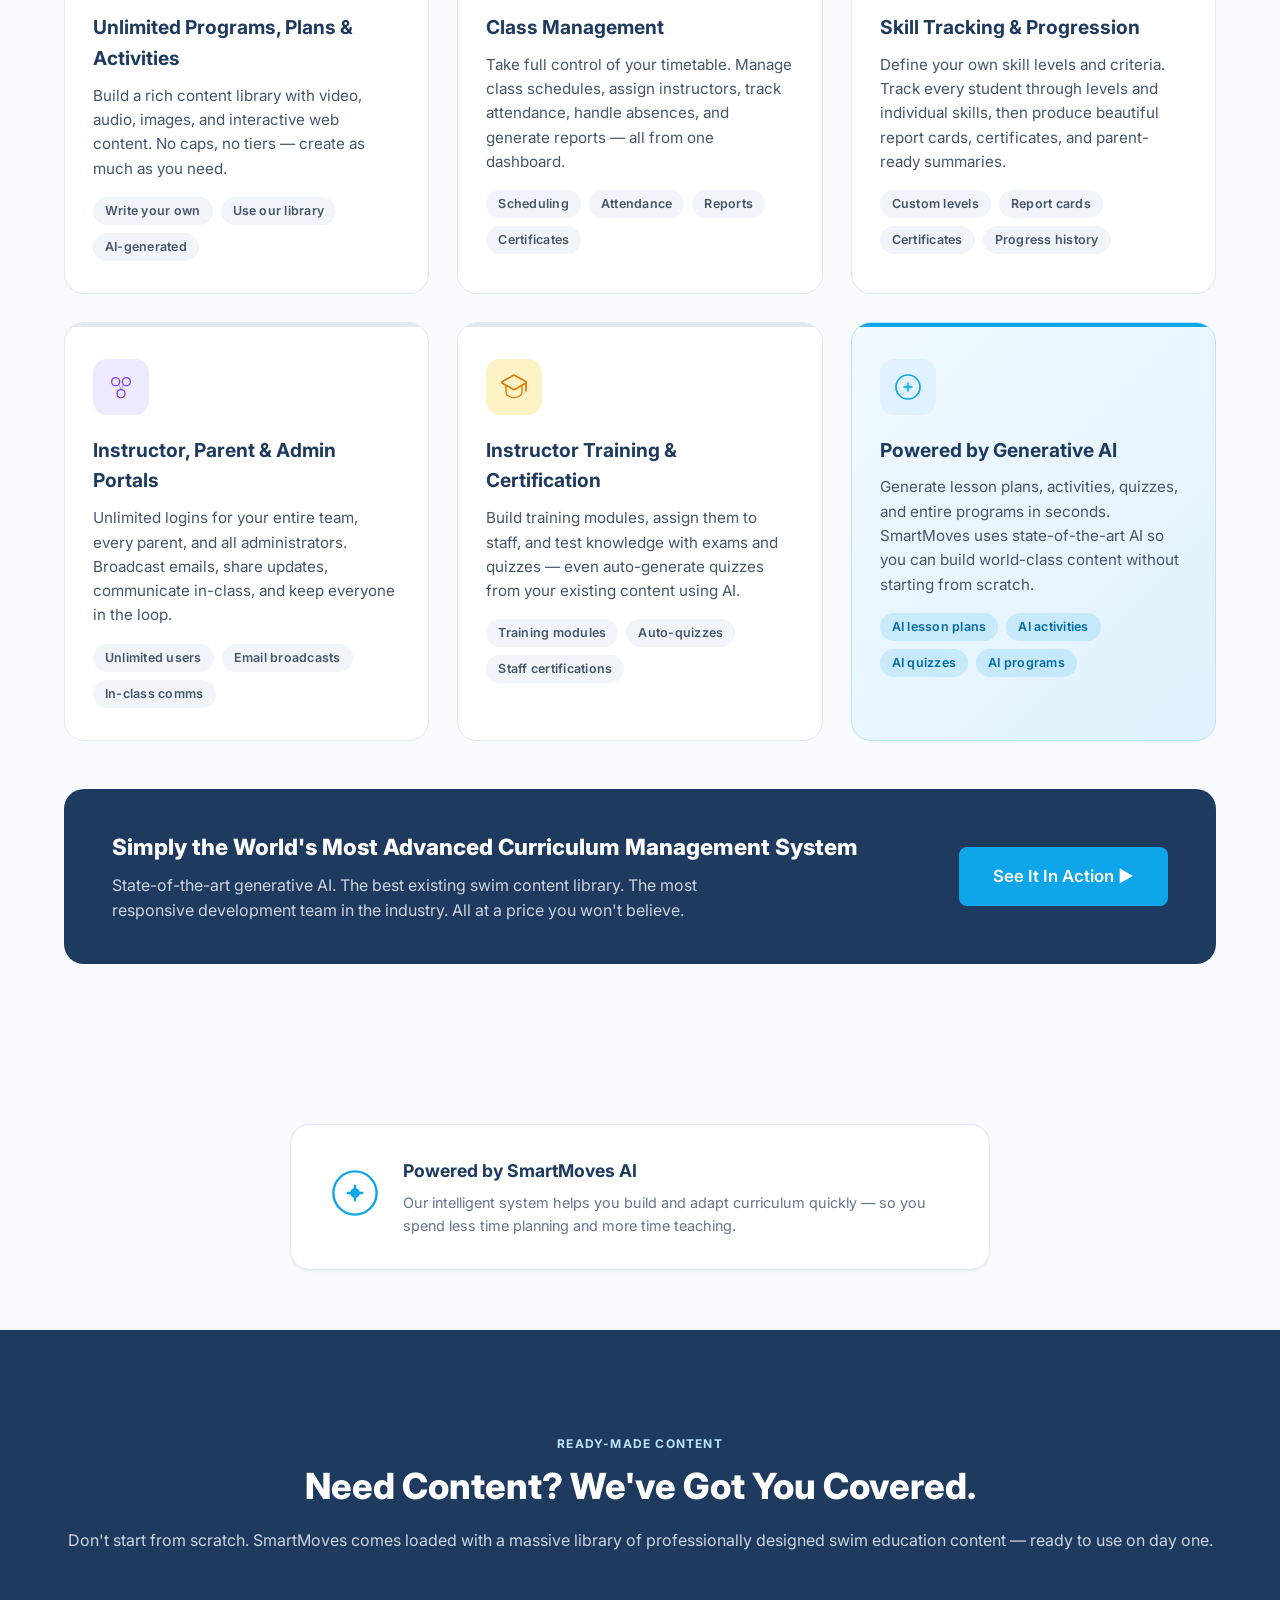
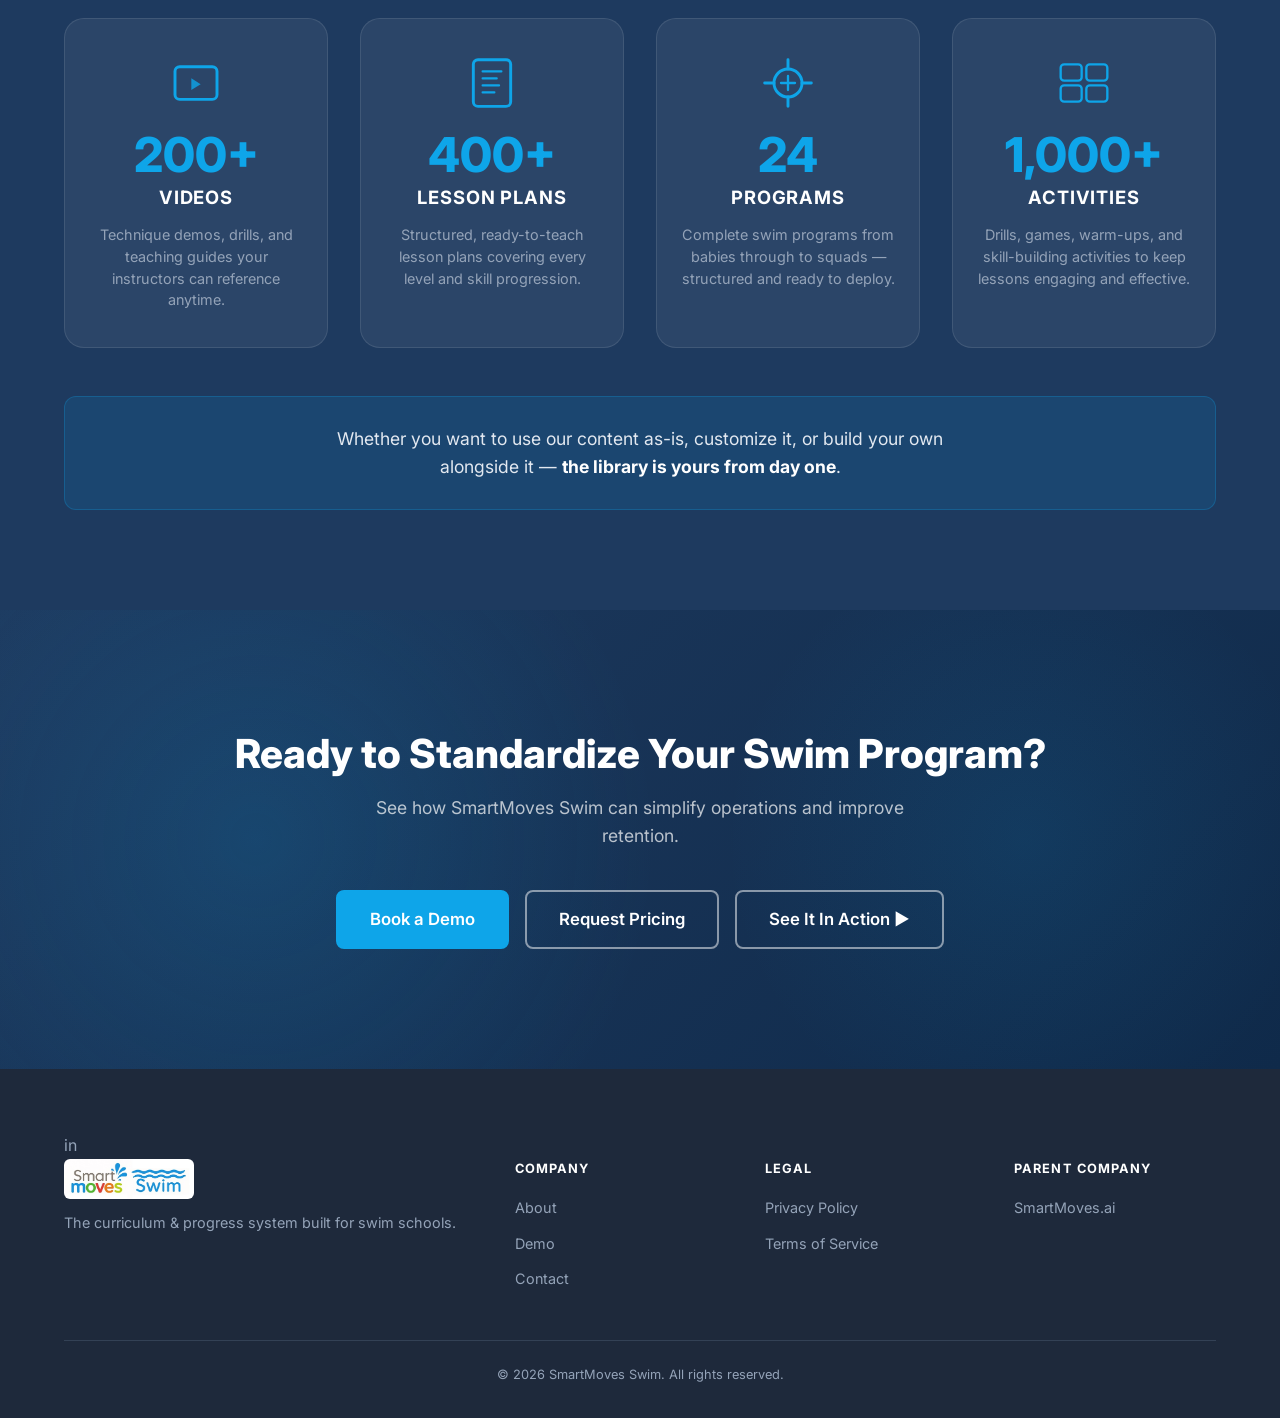
==== commit ab84eb57: "new button" ====
--- a/index.html
+++ b/index.html
@@ -81,6 +81,7 @@
         <li><a href="#benefits">Benefits</a></li>
         <li><a href="#training">Training</a></li>
         <li><a href="#demo" class="btn btn--sm btn--primary">Book a Demo</a></li>
+        <li><a href="https://smartmoves.ai/pricing" class="btn btn--sm btn--flash">Get Started</a></li>
       </ul>
     </div>
   </nav>
@@ -811,7 +812,7 @@
         <p>See how SmartMoves Swim can simplify operations and improve retention.</p>
         <div class="cta-block__buttons">
           <a href="#" class="btn btn--primary btn--lg" onclick="openDemoModal(event)">Book a Demo</a>
-          <a href="#" class="btn btn--outline-white btn--lg" onclick="openPricingModal(event)">Request Pricing</a>
+          <a href="https://plan.smartmovesswim.com/company/purchase/6866034a5e9f3c20f53da36e" class="btn btn--outline-white btn--lg">Request Pricing</a>
           <a href="demos.html" class="btn btn--outline-white btn--lg">See It In Action ▶</a>
         </div>
       </div>
@@ -831,9 +832,9 @@
         <div class="footer__links">
           <h4>Company</h4>
           <ul>
-            <li><a href="#">About</a></li>
+            <li><a href="https://smartmoves.ai/pages/about">About</a></li>
             <li><a href="#demo">Demo</a></li>
-            <li><a href="#">Contact</a></li>
+            <li><a href="https://smartmoves.ai/contact">Contact</a></li>
           </ul>
         </div>
         <div class="footer__links">
--- a/styles.css
+++ b/styles.css
@@ -121,6 +121,32 @@
   border-color: var(--white);
 }
 
+.btn--flash {
+  background: var(--white);
+  color: var(--navy);
+  border-color: var(--white);
+  font-weight: 700;
+  animation: flashPulse 1.5s ease-in-out infinite;
+}
+.btn--flash:hover {
+  background: var(--aqua-light);
+  border-color: var(--aqua-light);
+  color: var(--navy);
+  transform: translateY(-1px);
+}
+
+@keyframes flashPulse {
+  0%,
+  100% {
+    box-shadow: 0 0 0 rgba(14, 165, 233, 0);
+    opacity: 1;
+  }
+  50% {
+    box-shadow: 0 0 0 8px rgba(14, 165, 233, 0.25);
+    opacity: 0.93;
+  }
+}
+
 /* ---- SECTION UTILITIES ---- */
 .section {
   padding: 100px 0;
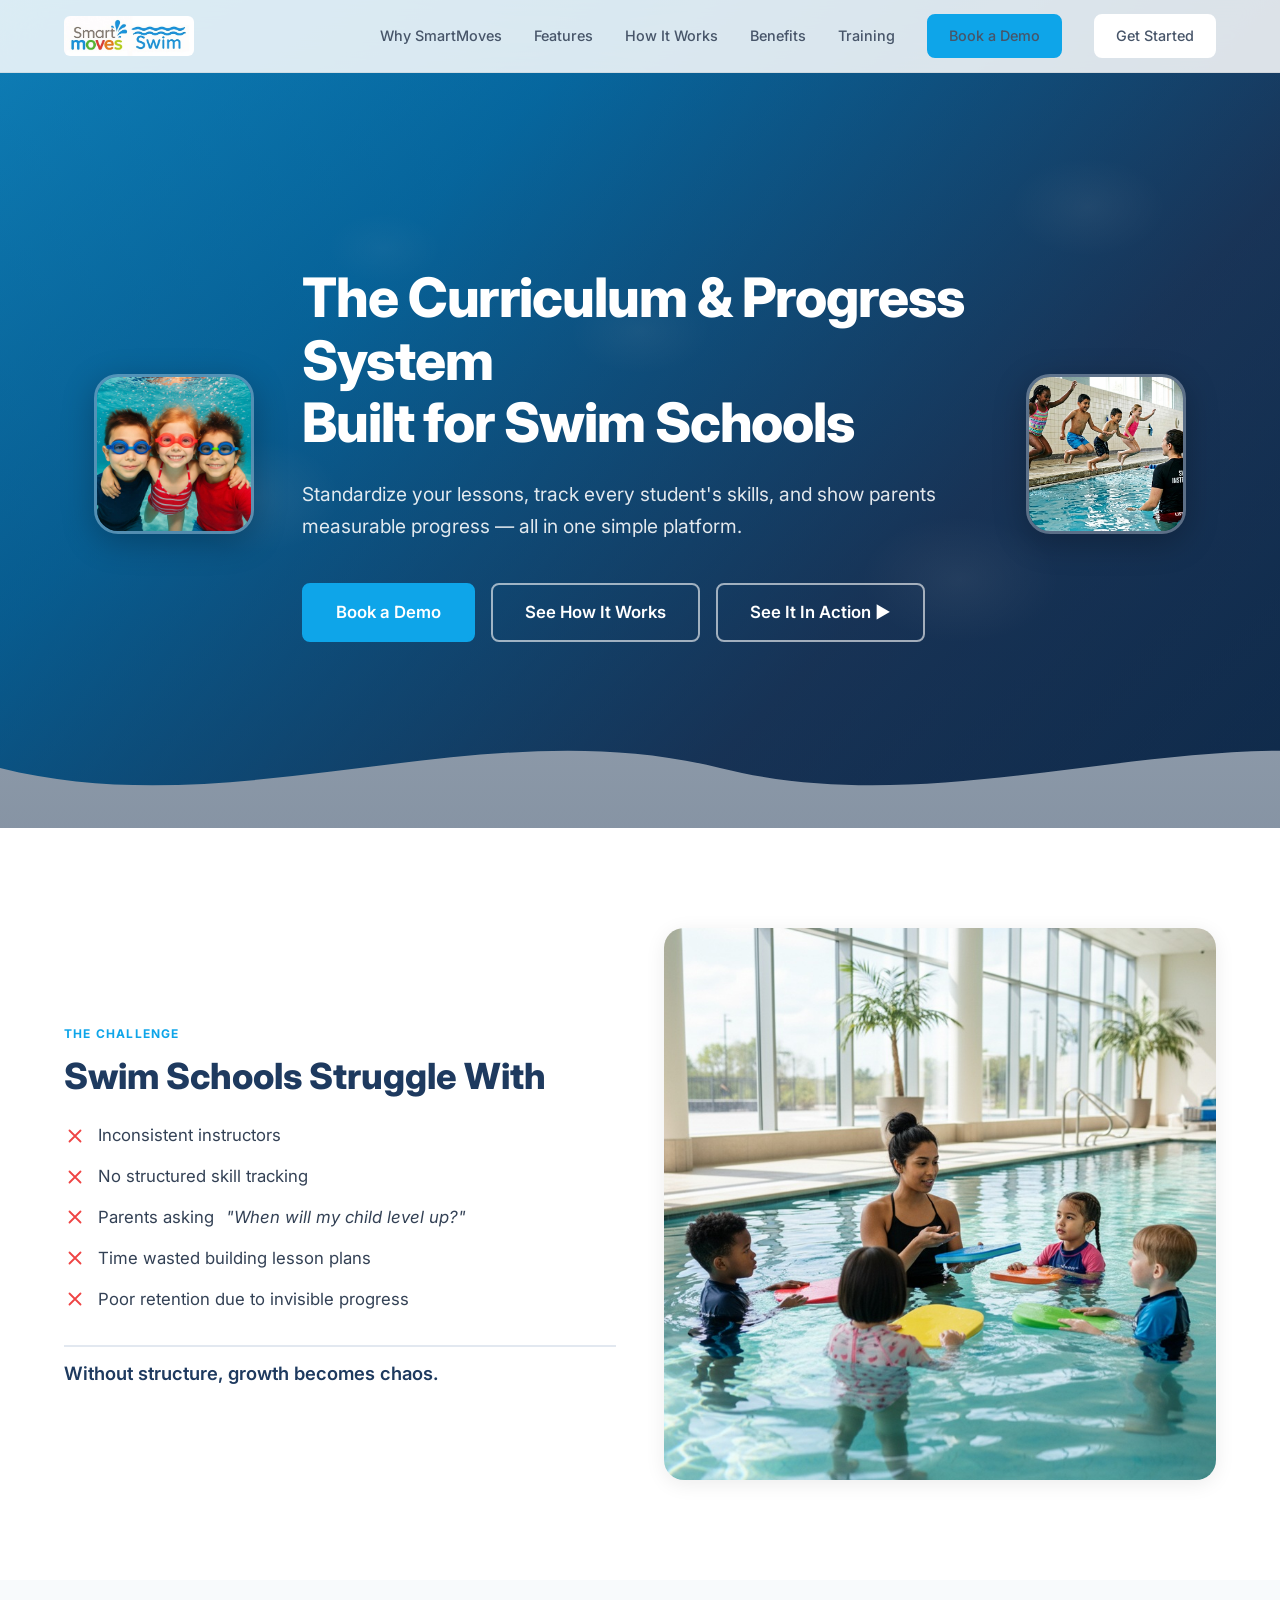
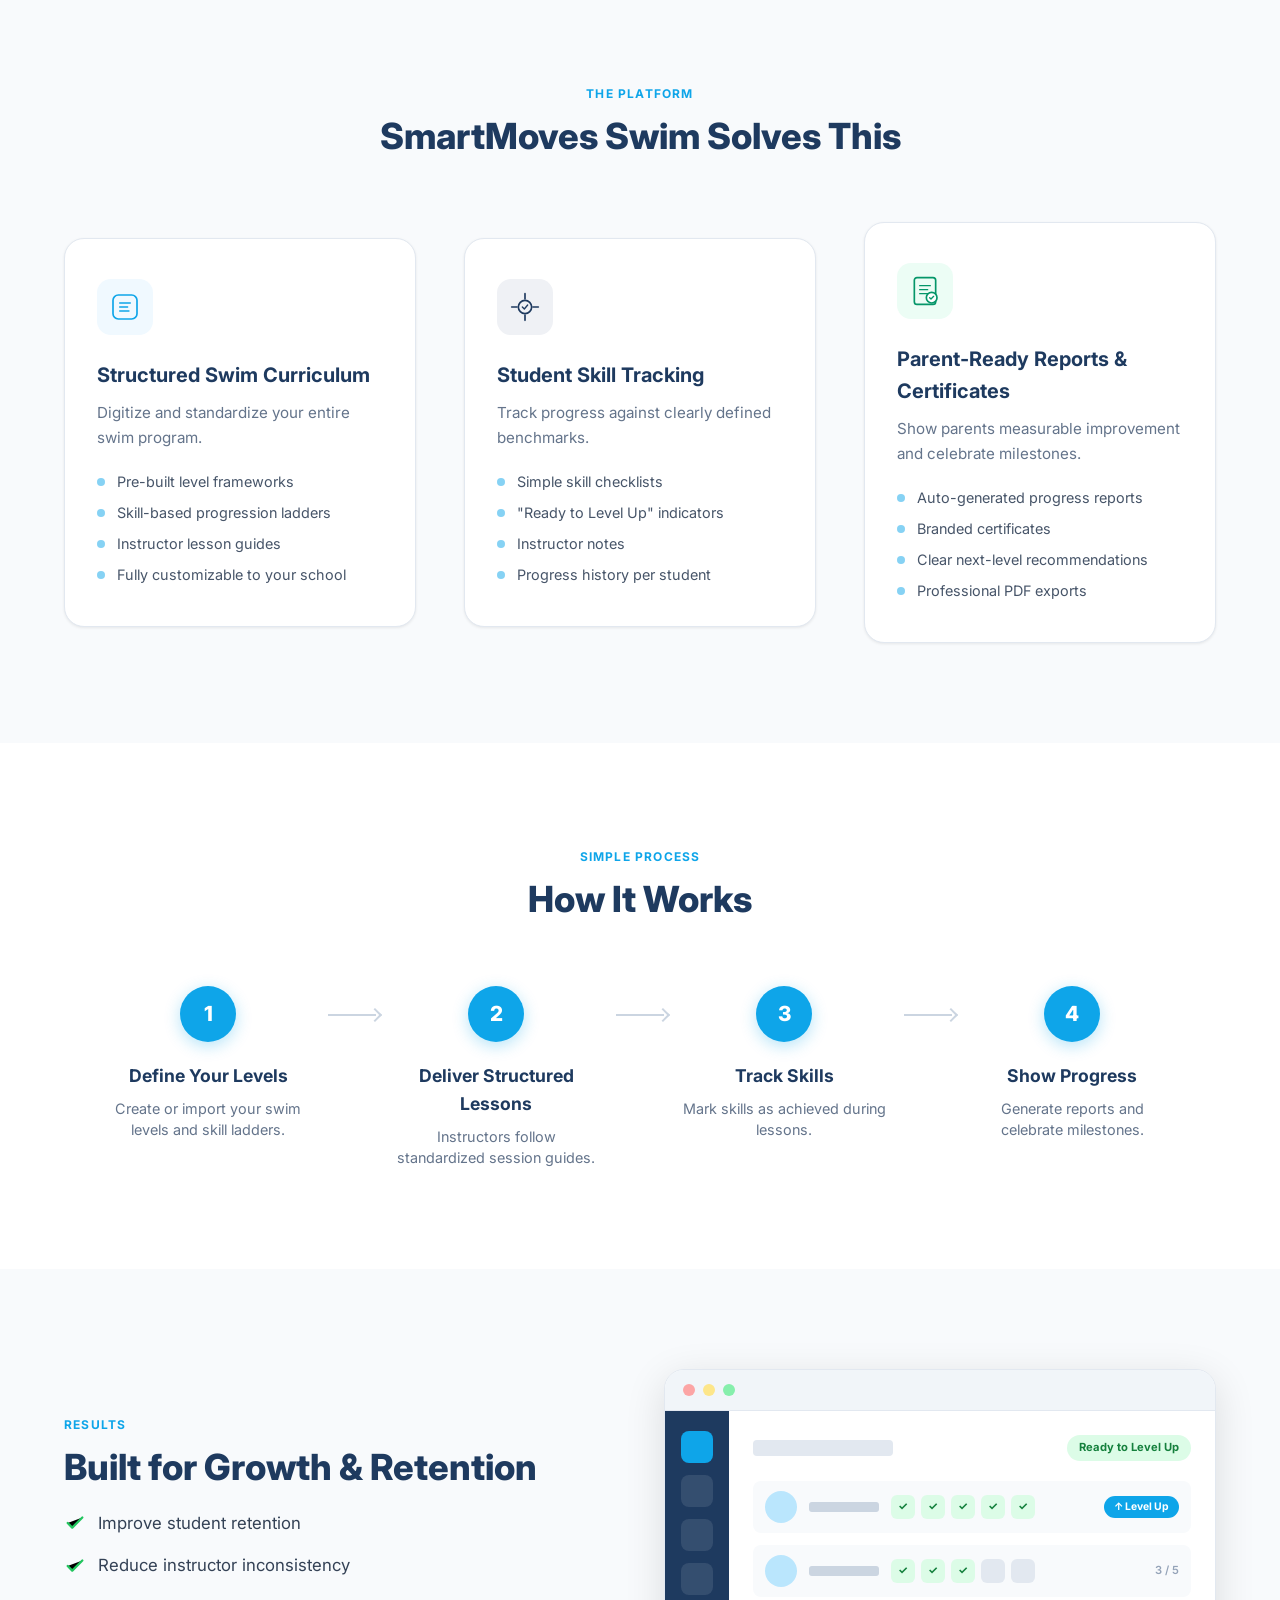
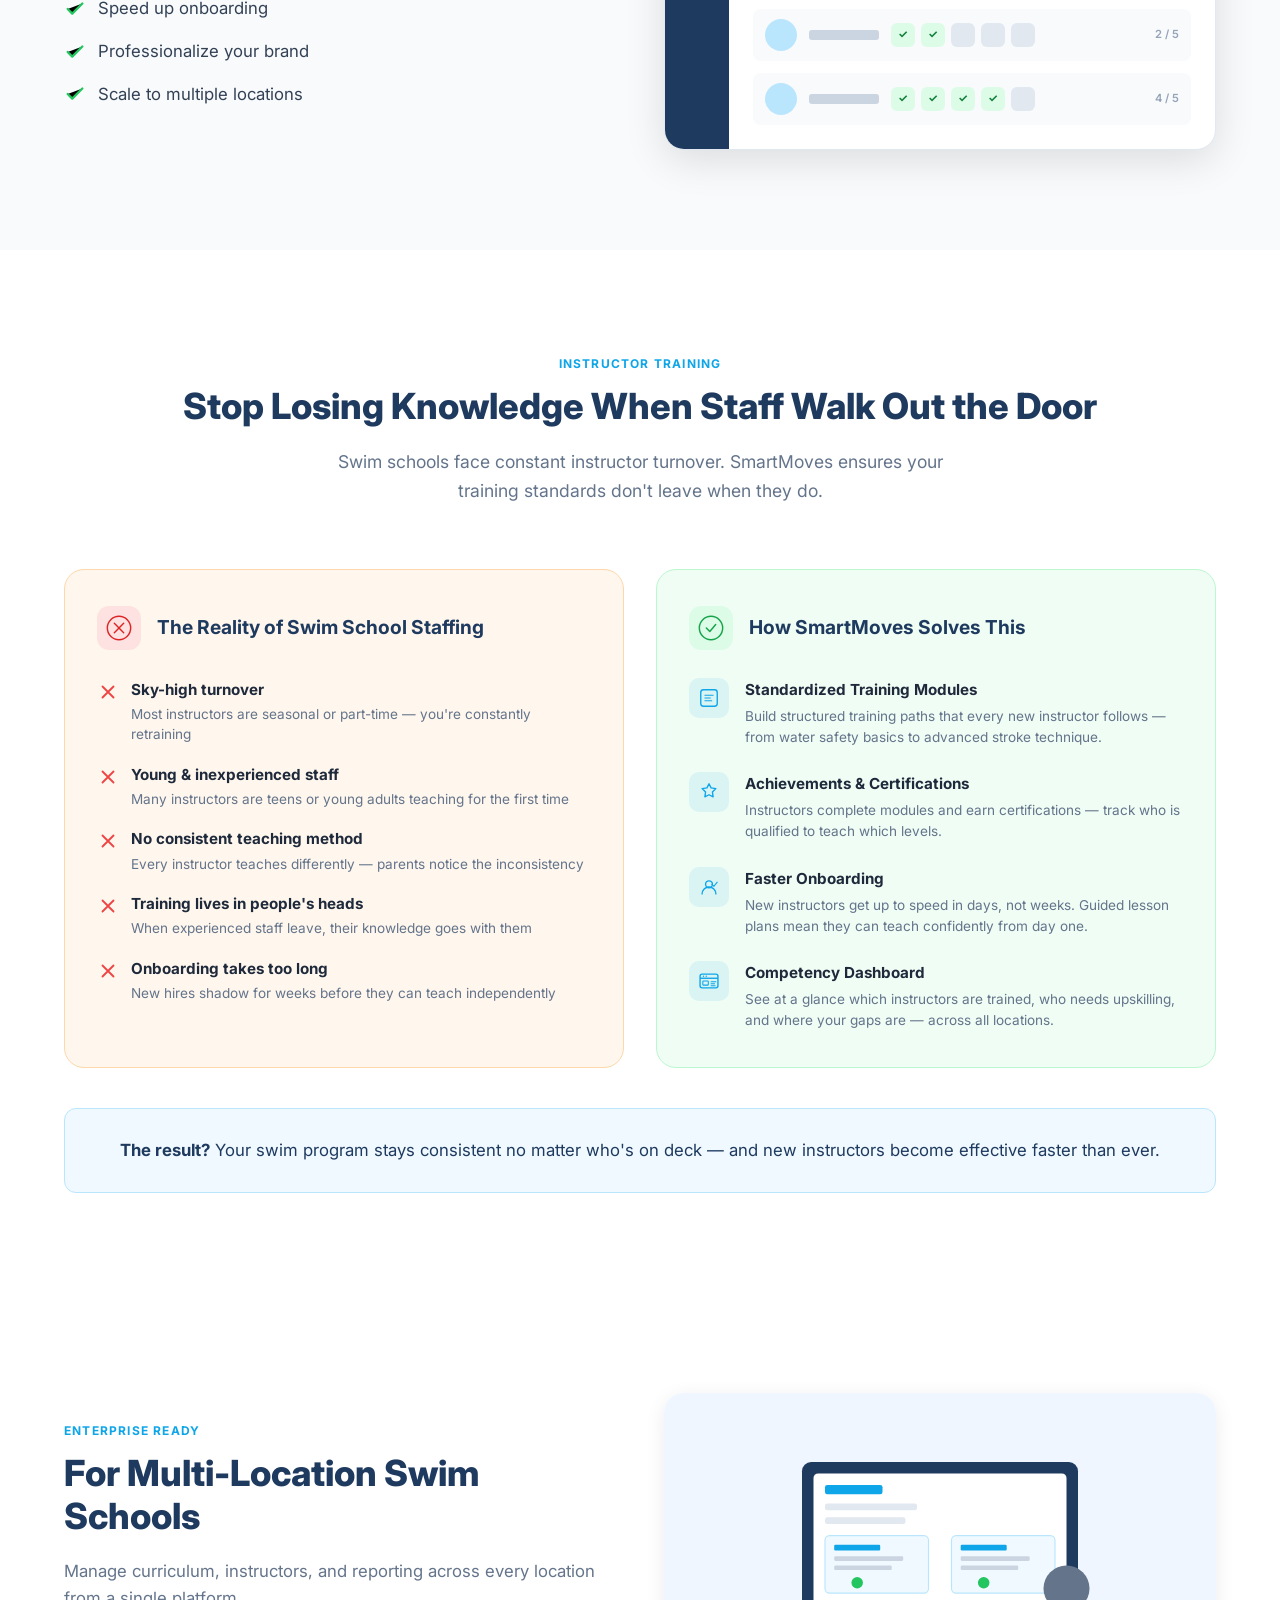
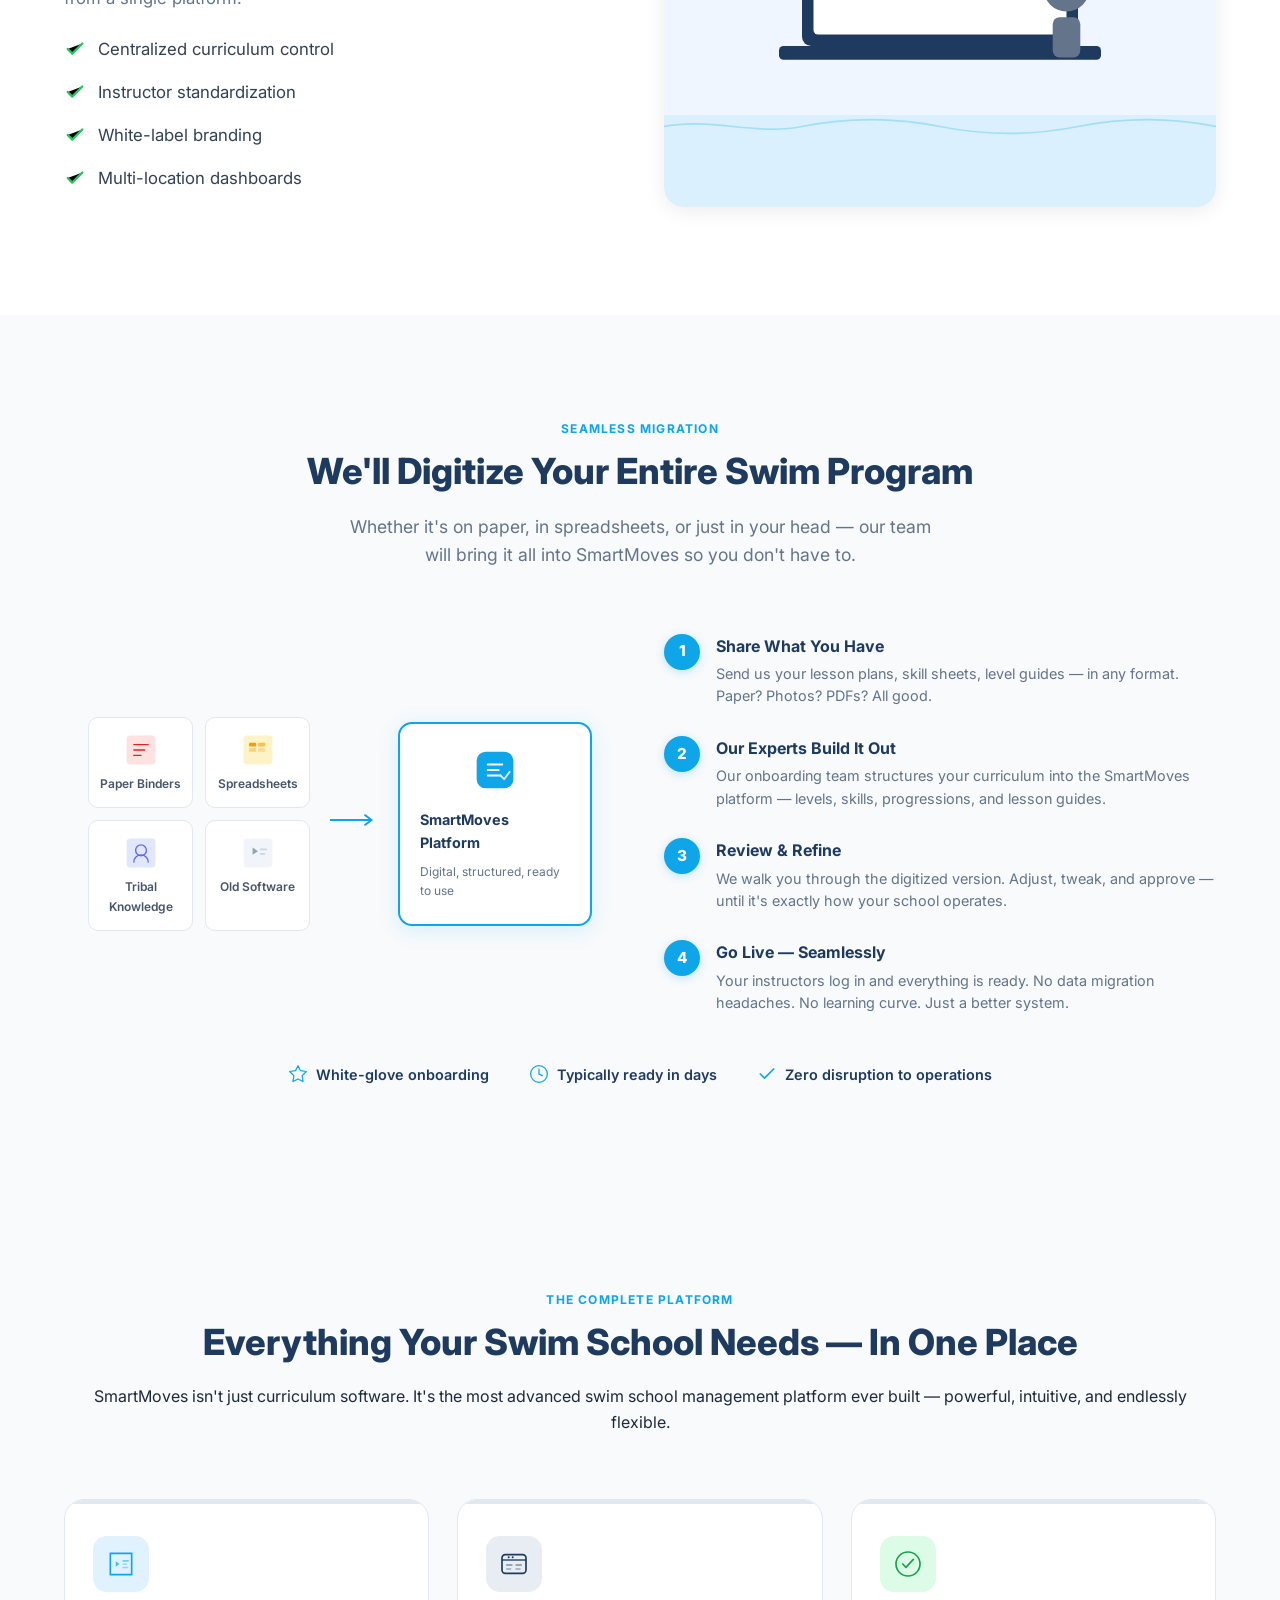
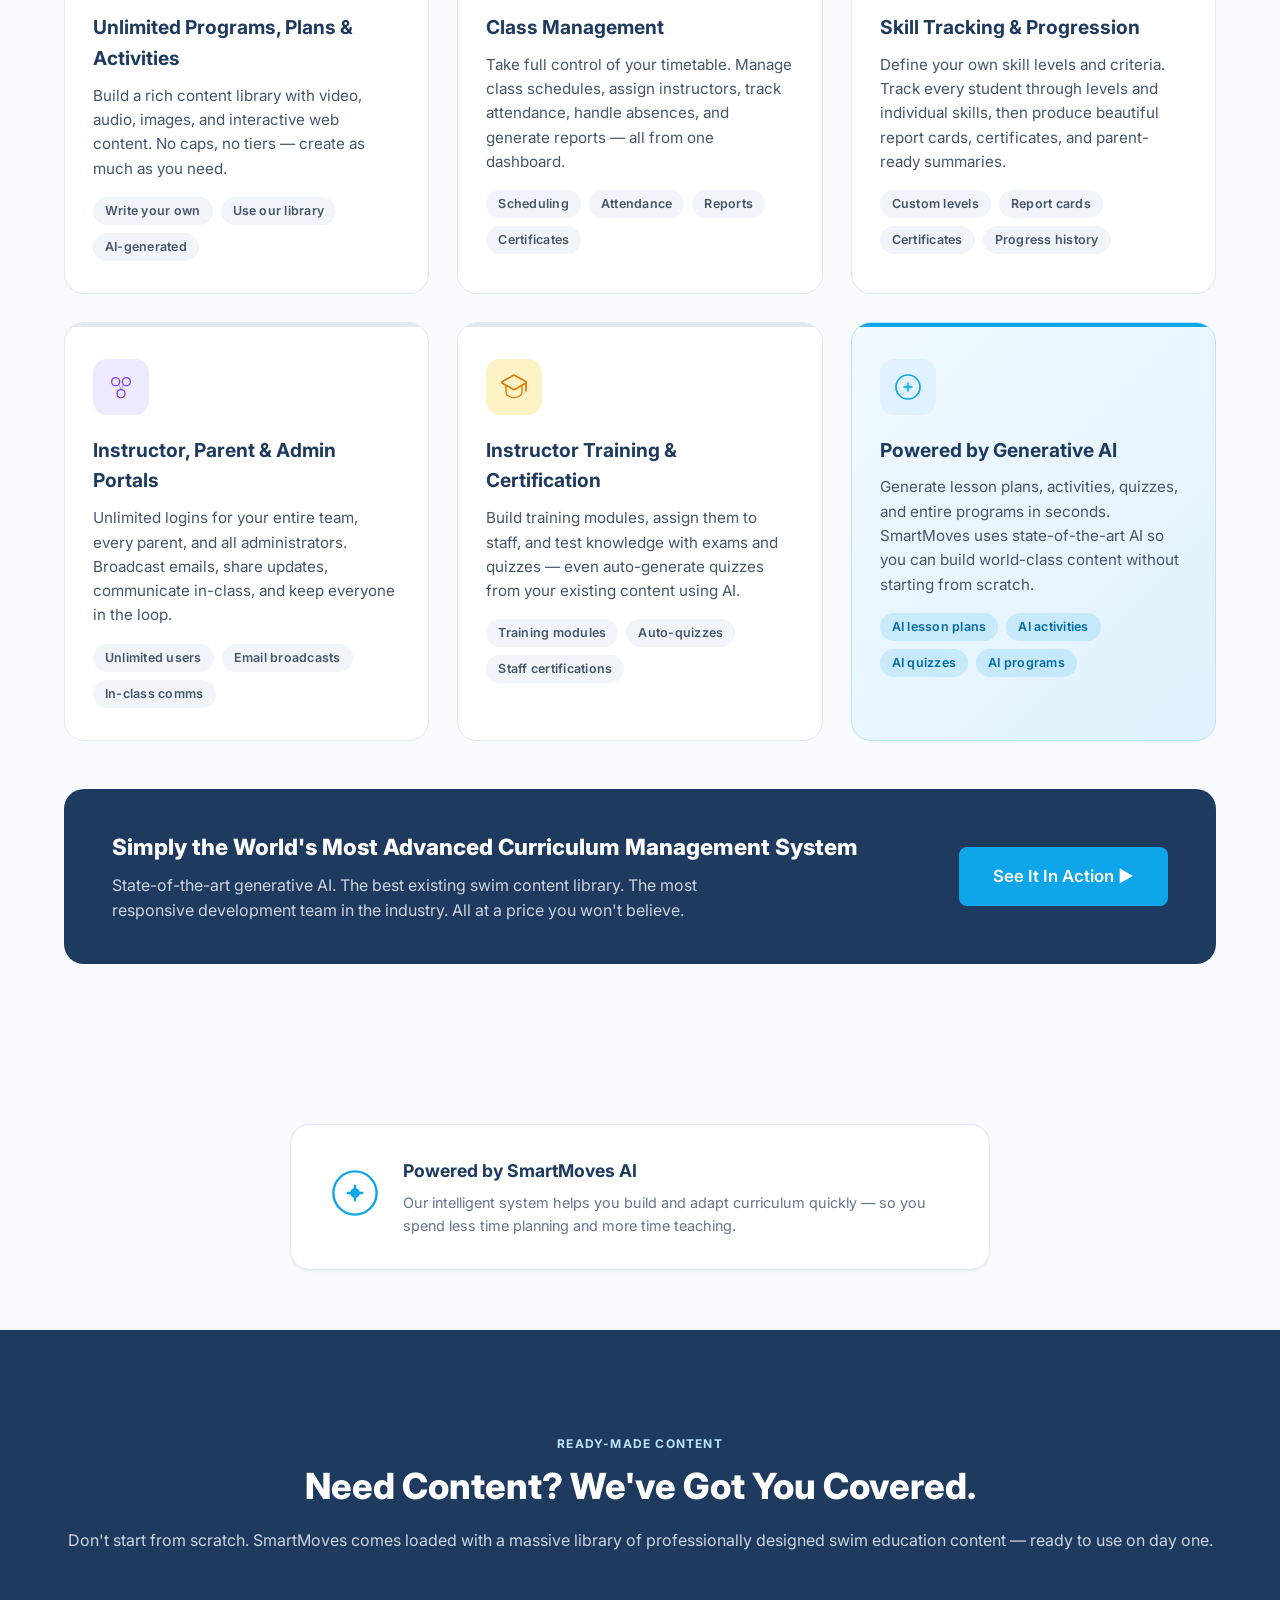
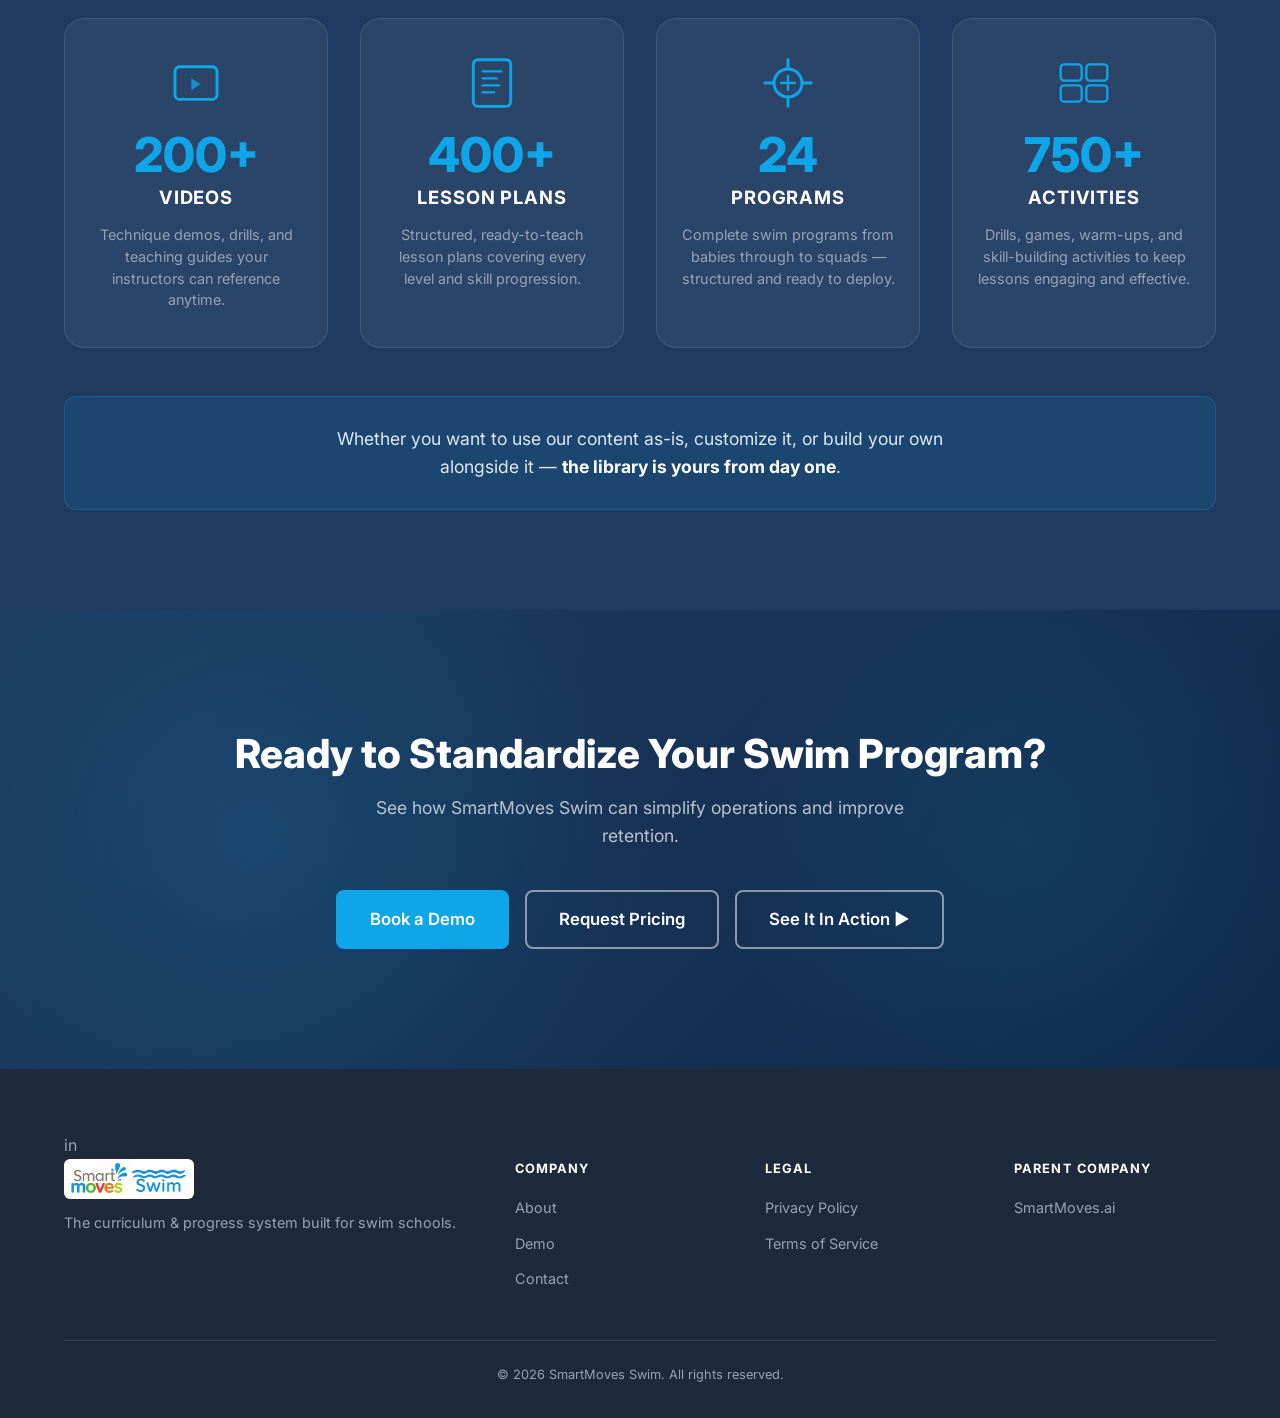
==== commit 7258605c: "add webconfig" ====
--- a/index.html
+++ b/index.html
@@ -63,6 +63,7 @@
     }
   }
   </script>
+  <script src="https://www.google.com/recaptcha/api.js?render=6LfSku8pAAAAAN6qtCkf20f3l5ubBIsGdZ1VYV7s"></script>
 </head>
 <body>
   <!-- ===== NAVIGATION ===== -->
@@ -791,7 +792,7 @@
           <div class="library-stat__icon">
             <svg viewBox="0 0 48 48" fill="none"><rect x="4" y="8" width="18" height="14" rx="3" stroke="currentColor" stroke-width="2"/><rect x="26" y="8" width="18" height="14" rx="3" stroke="currentColor" stroke-width="2"/><rect x="4" y="26" width="18" height="14" rx="3" stroke="currentColor" stroke-width="2"/><rect x="26" y="26" width="18" height="14" rx="3" stroke="currentColor" stroke-width="2"/></svg>
           </div>
-          <div class="library-stat__number">1,000+</div>
+          <div class="library-stat__number">750+</div>
           <div class="library-stat__label">Activities</div>
           <p class="library-stat__desc">Drills, games, warm-ups, and skill-building activities to keep lessons engaging and effective.</p>
         </div>
